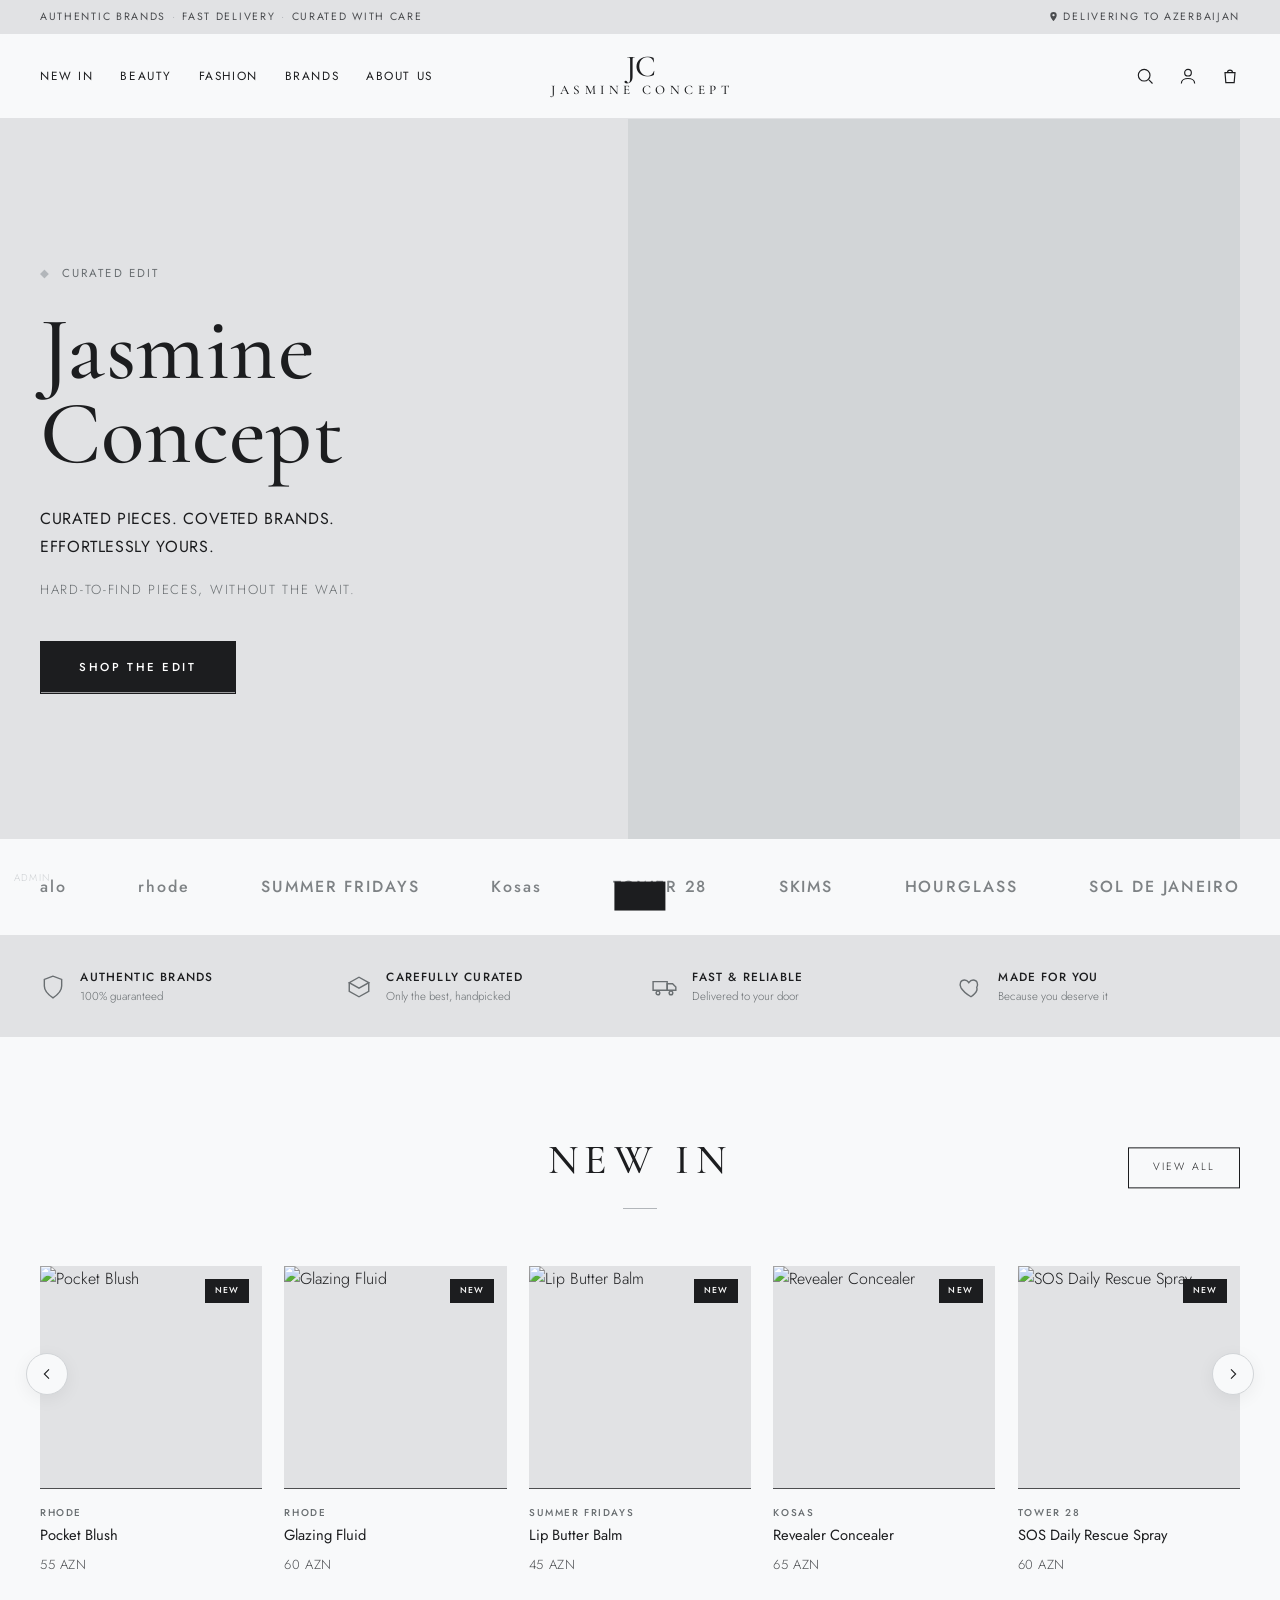
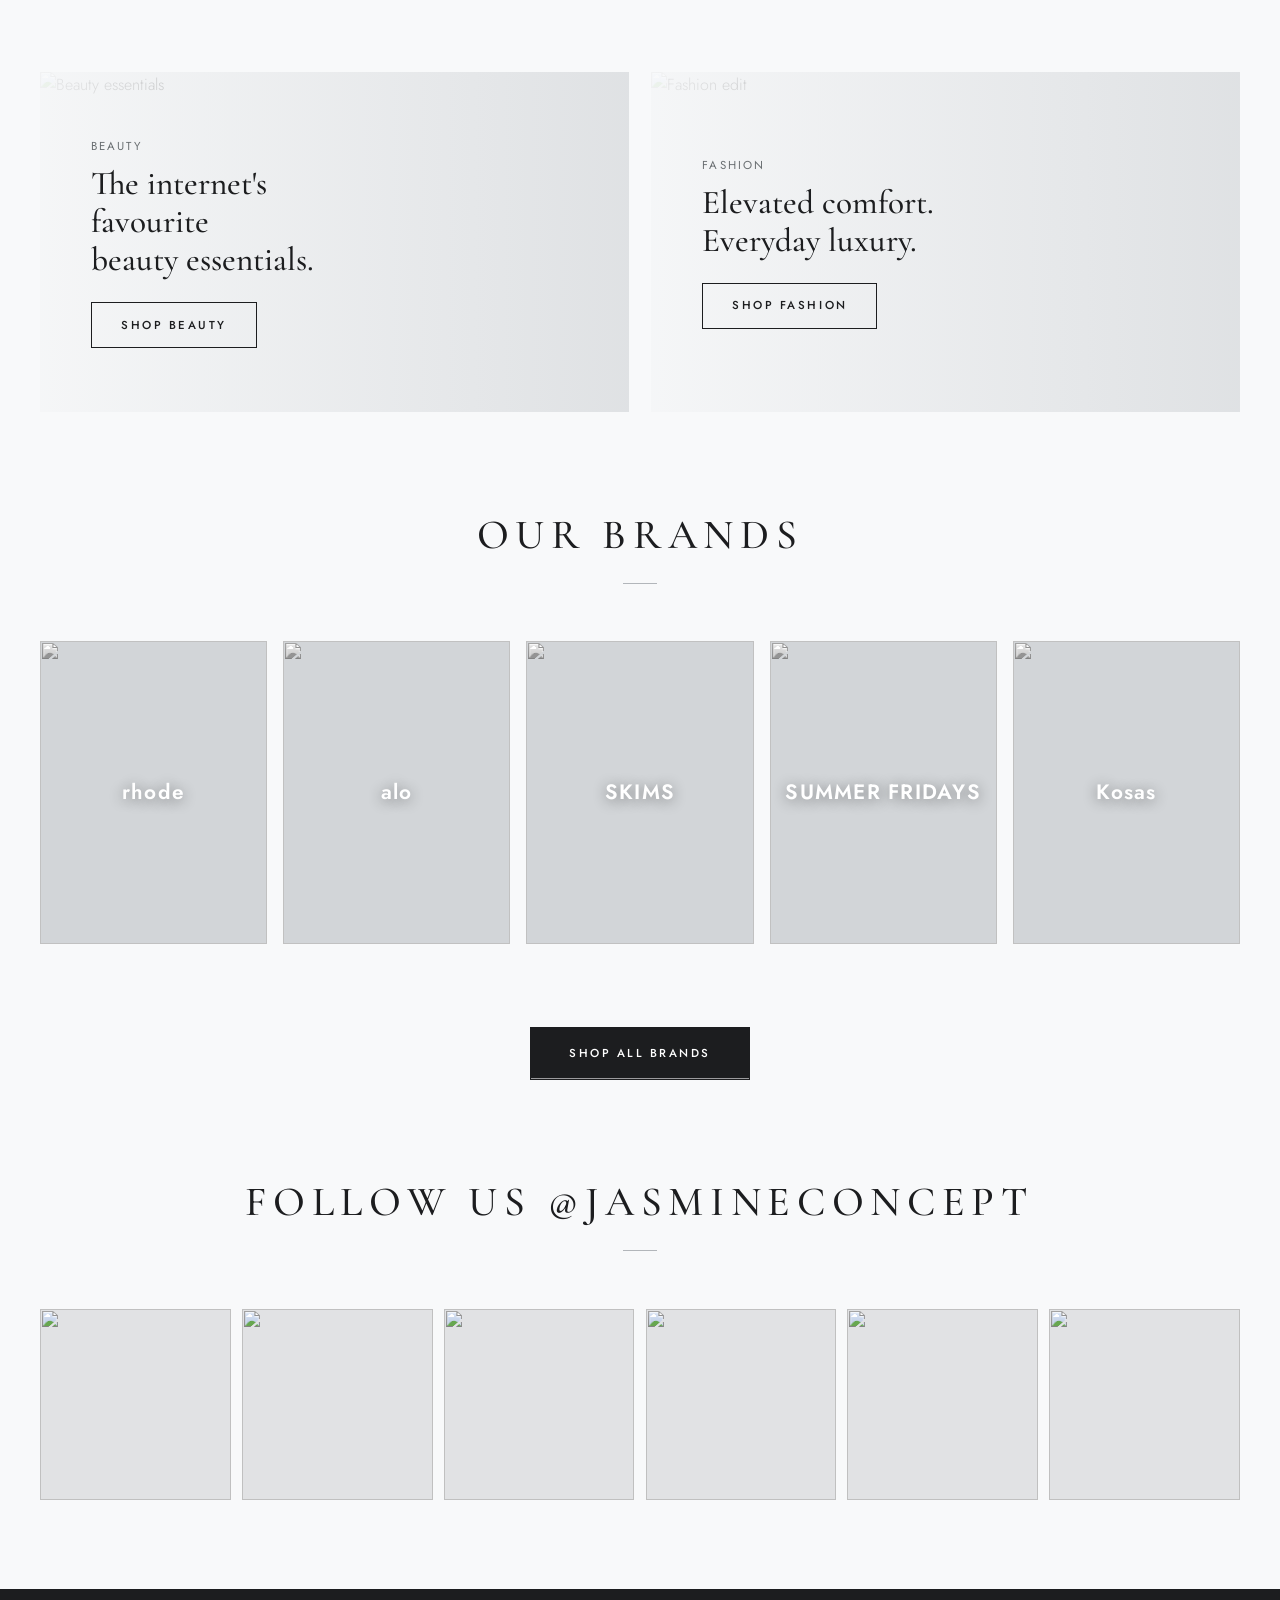
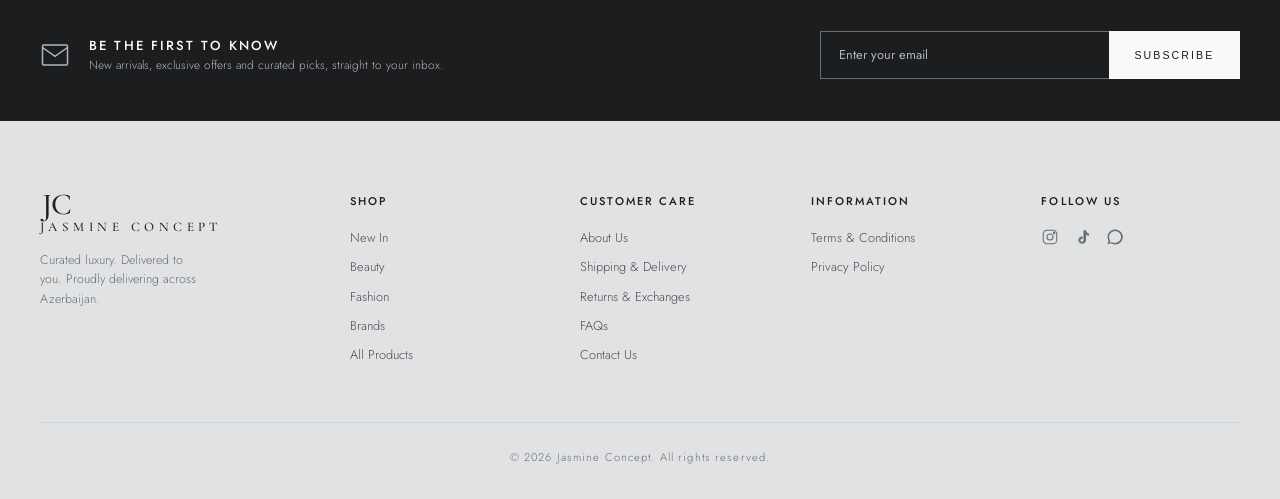
==== index.html @ 64d53df4 "Rebuild storefront to client reference + Supabase-backed admin - Full Jasmine Concept storefront in " ====
<!DOCTYPE html>
<html lang="en">
<head>
<meta charset="UTF-8" />
<meta name="viewport" content="width=device-width, initial-scale=1.0" />
<title>Jasmine Concept — Curated Beauty &amp; Fashion</title>

<meta name="description" content="Jasmine Concept — authentic, hard-to-find beauty &amp; fashion brands, curated with care and delivered across Azerbaijan." />
<meta property="og:type" content="website" />
<meta property="og:title" content="Jasmine Concept — Curated Beauty &amp; Fashion" />
<meta property="og:description" content="Curated pieces. Coveted brands. Effortlessly yours. Delivering across Azerbaijan." />
<link rel="icon" href="data:image/svg+xml,<svg xmlns='http://www.w3.org/2000/svg' viewBox='0 0 100 100'><text y='.9em' font-size='80' font-family='serif' fill='%23696E71'>JC</text></svg>" />

<link rel="preconnect" href="https://fonts.googleapis.com" />
<link rel="preconnect" href="https://fonts.gstatic.com" crossorigin />
<link href="https://fonts.googleapis.com/css2?family=Cormorant+Garamond:wght@400;500;600&family=Jost:wght@300;400;500;600&display=swap" rel="stylesheet" />
<style>
  :root{
    /* ── client palette: Seasalt → Dim gray ── */
    --seasalt:   #F8F9FA;
    --platinum:  #E1E2E4;
    --platinum-2:#D2D5D8;
    --french:    #B2B6BA;
    --dim:       #696E71;
    --ink:       #1c1d1f;
    --ink-soft:  #4a4c4f;

    --maxw: 1280px;
    --ease: cubic-bezier(.22,.61,.36,1);
  }

  *{ margin:0; padding:0; box-sizing:border-box; }
  html{ scroll-behavior:smooth; }
  body{
    background:var(--seasalt);
    color:var(--ink);
    font-family:'Jost', system-ui, sans-serif;
    font-weight:300;
    line-height:1.6;
    -webkit-font-smoothing:antialiased;
    overflow-x:hidden;
  }
  a{ color:inherit; text-decoration:none; }
  img{ display:block; max-width:100%; }
  ::selection{ background:var(--dim); color:#fff; }

  .serif{ font-family:'Cormorant Garamond', Georgia, serif; }
  .wrap{ max-width:var(--maxw); margin:0 auto; padding:0 clamp(1rem,4vw,2.5rem); }

  .caps{ text-transform:uppercase; letter-spacing:.18em; font-size:.72rem; font-weight:400; }

  /* ───────── announcement bar ───────── */
  .announce{
    background:var(--platinum);
    color:var(--ink-soft);
    font-size:.66rem; letter-spacing:.16em; text-transform:uppercase;
    font-weight:400;
  }
  .announce .wrap{
    display:flex; align-items:center; justify-content:space-between;
    height:34px;
  }
  .announce .left span + span::before{ content:'·'; margin:0 .55em; color:var(--french); }
  .announce .right{ display:flex; align-items:center; gap:.4em; }
  @media(max-width:720px){ .announce .left span:not(:first-child){ display:none; } }

  /* ───────── header ───────── */
  header{
    position:sticky; top:0; z-index:50;
    background:rgba(248,249,250,.9);
    backdrop-filter:blur(10px);
    border-bottom:1px solid var(--platinum);
  }
  .header-grid{
    display:grid; grid-template-columns:1fr auto 1fr; align-items:center;
    height:84px;
  }
  .header-left{ display:flex; align-items:center; gap:1.6rem; }
  .header-right{ display:flex; align-items:center; justify-content:flex-end; gap:1.4rem; }

  .menu-btn{ background:none; border:none; cursor:pointer; display:none; color:var(--ink); }
  .menu-btn svg{ width:22px; height:22px; }

  .nav-links{ display:flex; gap:1.7rem; }
  .nav-links a{
    font-size:.74rem; letter-spacing:.13em; text-transform:uppercase; font-weight:400;
    color:var(--ink); position:relative; padding:.3rem 0;
  }
  .nav-links a::after{
    content:''; position:absolute; left:0; bottom:0; height:1px; width:0;
    background:var(--ink); transition:width .35s var(--ease);
  }
  .nav-links a:hover::after{ width:100%; }

  /* logo */
  .logo{ display:flex; flex-direction:column; align-items:center; line-height:1; gap:.28rem; }
  .logo .mono{
    font-family:'Cormorant Garamond', serif; font-weight:500;
    font-size:1.9rem; letter-spacing:.04em; color:var(--ink);
    display:flex; align-items:center; line-height:.8;
  }
  .logo .mono .j{ transform:translateX(.08em); }
  .logo .name{
    font-family:'Cormorant Garamond', serif; font-weight:500;
    font-size:.82rem; letter-spacing:.34em; text-transform:uppercase; color:var(--ink);
    padding-left:.34em;
  }

  .icon-btn{
    background:none; border:none; cursor:pointer; color:var(--ink);
    position:relative; display:grid; place-items:center;
    transition:opacity .3s var(--ease);
  }
  .icon-btn:hover{ opacity:.55; }
  .icon-btn svg{ width:20px; height:20px; }
  .cart-count{
    position:absolute; top:-7px; right:-9px;
    background:var(--ink); color:#fff; font-size:.56rem; font-weight:500;
    width:16px; height:16px; border-radius:50%; display:grid; place-items:center;
    letter-spacing:0;
  }

  @media(max-width:900px){
    .nav-links{ display:none; }
    .menu-btn{ display:grid; place-items:center; }
    .header-grid{ height:70px; }
    .logo .mono{ font-size:1.6rem; }
  }

  /* ───────── hero ───────── */
  .hero{ background:var(--platinum); }
  .hero .wrap{
    display:grid; grid-template-columns:1fr 1.1fr; align-items:center;
    gap:2rem; min-height:min(82vh,720px);
  }
  .hero-copy{ padding:3rem 0; }
  .hero-eyebrow{ display:flex; align-items:center; gap:.7rem; margin-bottom:1.6rem; color:var(--dim); }
  .hero-eyebrow .diamond{ color:var(--french); }
  h1.hero-title{
    font-family:'Cormorant Garamond', serif; font-weight:500;
    font-size:clamp(3.2rem,7vw,6.2rem); line-height:.94; letter-spacing:.005em;
    color:var(--ink);
  }
  .hero-tag{
    margin-top:1.8rem; font-size:1rem; letter-spacing:.04em; text-transform:uppercase;
    color:var(--ink); font-weight:400; line-height:1.7;
  }
  .hero-sub{
    margin-top:1.2rem; font-size:.82rem; letter-spacing:.13em; text-transform:uppercase;
    color:var(--dim);
  }
  .hero-img{
    height:100%; min-height:min(82vh,720px);
    background:var(--platinum-2) center/cover no-repeat;
    background-image:url('https://images.unsplash.com/photo-1522335789203-aabd1fc54bc9?auto=format&fit=crop&w=1100&q=80');
    filter:grayscale(.18);
  }

  /* shared button */
  .btn{
    display:inline-flex; align-items:center; gap:.8rem;
    padding:1rem 2.4rem; margin-top:2.6rem;
    font-size:.72rem; letter-spacing:.22em; text-transform:uppercase; font-weight:500;
    color:#fff; background:var(--ink); border:1px solid var(--ink); cursor:pointer;
    position:relative; overflow:hidden; transition:color .4s var(--ease);
  }
  .btn span{ position:relative; z-index:1; transition:color .4s var(--ease); }
  .btn::before{
    content:''; position:absolute; inset:0; background:var(--seasalt);
    transform:translateY(100%); transition:transform .45s var(--ease); z-index:0;
  }
  .btn:hover::before{ transform:translateY(0); }
  .btn:hover span{ color:var(--ink); }
  .btn.ghost{ color:var(--ink); background:transparent; }
  .btn.ghost::before{ background:var(--ink); }
  .btn.ghost:hover span{ color:#fff; }

  @media(max-width:820px){
    .hero .wrap{ grid-template-columns:1fr; min-height:auto; }
    .hero-img{ min-height:46vh; order:-1; }
    .hero-copy{ padding:2.5rem 0 3rem; text-align:center; }
    .hero-eyebrow{ justify-content:center; }
  }

  /* ───────── brand strip ───────── */
  .brand-strip{ border-bottom:1px solid var(--platinum); background:var(--seasalt); }
  .brand-strip .wrap{
    display:flex; align-items:center; justify-content:space-between;
    gap:2rem; flex-wrap:wrap; padding-top:2.2rem; padding-bottom:2.2rem;
  }
  .brand-strip span{
    font-weight:500; letter-spacing:.12em; color:var(--dim); font-size:1rem;
    opacity:.85; transition:opacity .3s var(--ease), color .3s var(--ease); white-space:nowrap;
  }
  .brand-strip span:hover{ opacity:1; color:var(--ink); }

  /* ───────── feature bar ───────── */
  .features{ background:var(--platinum); }
  .features .wrap{
    display:grid; grid-template-columns:repeat(4,1fr); gap:1.5rem;
    padding-top:2rem; padding-bottom:2rem;
  }
  .feature{ display:flex; align-items:center; gap:.9rem; }
  .feature svg{ width:26px; height:26px; color:var(--dim); flex-shrink:0; stroke-width:1.3; }
  .feature h4{ font-size:.74rem; letter-spacing:.1em; text-transform:uppercase; font-weight:500; }
  .feature p{ font-size:.72rem; color:var(--dim); }
  @media(max-width:760px){ .features .wrap{ grid-template-columns:repeat(2,1fr); gap:1.4rem; } }

  /* ───────── section heading ───────── */
  section.block{ padding:clamp(3.5rem,7vw,6rem) 0; }
  .sec-head{ text-align:center; position:relative; margin-bottom:clamp(2.4rem,5vw,3.6rem); }
  .sec-head h2{
    font-family:'Cormorant Garamond', serif; font-weight:500;
    font-size:clamp(1.7rem,3.4vw,2.6rem); letter-spacing:.16em; text-transform:uppercase;
  }
  .sec-head .rule{ width:34px; height:1px; background:var(--french); margin:.9rem auto 0; }
  .sec-head .view-all{
    position:absolute; right:0; top:50%; transform:translateY(-50%);
    border:1px solid var(--ink); padding:.7rem 1.5rem;
    font-size:.66rem; letter-spacing:.2em; text-transform:uppercase;
    transition:background .35s var(--ease), color .35s var(--ease);
  }
  .sec-head .view-all:hover{ background:var(--ink); color:#fff; }
  @media(max-width:680px){ .sec-head .view-all{ display:none; } }

  /* ───────── product carousel ───────── */
  .carousel{ position:relative; }
  .track{
    display:grid; grid-auto-flow:column; grid-auto-columns:calc((100% - 4*1.4rem)/5);
    gap:1.4rem; overflow-x:auto; scroll-snap-type:x mandatory;
    scroll-behavior:smooth; padding-bottom:.5rem;
    scrollbar-width:none;
  }
  .track::-webkit-scrollbar{ display:none; }
  @media(max-width:1100px){ .track{ grid-auto-columns:calc((100% - 3*1.4rem)/4); } }
  @media(max-width:860px){ .track{ grid-auto-columns:calc((100% - 2*1.4rem)/3); } }
  @media(max-width:640px){ .track{ grid-auto-columns:calc((100% - 1.4rem)/2); } }
  @media(max-width:420px){ .track{ grid-auto-columns:78%; } }

  .arrow{
    position:absolute; top:34%; transform:translateY(-50%);
    width:42px; height:42px; border-radius:50%; background:var(--seasalt);
    border:1px solid var(--platinum-2); cursor:pointer; display:grid; place-items:center;
    box-shadow:0 4px 18px rgba(0,0,0,.06); z-index:3; color:var(--ink);
    transition:background .3s var(--ease);
  }
  .arrow:hover{ background:var(--platinum); }
  .arrow svg{ width:16px; height:16px; }
  .arrow.prev{ left:-14px; }
  .arrow.next{ right:-14px; }
  @media(max-width:680px){ .arrow{ display:none; } }

  .card{ scroll-snap-align:start; }
  .card-frame{
    position:relative; aspect-ratio:1/1; background:var(--platinum);
    overflow:hidden; margin-bottom:1rem;
  }
  .card-frame img{ width:100%; height:100%; object-fit:cover; transition:transform .8s var(--ease); }
  .card:hover .card-frame img{ transform:scale(1.06); }
  .card-badge{
    position:absolute; top:.8rem; right:.8rem;
    background:var(--ink); color:#fff; font-size:.54rem; letter-spacing:.14em;
    text-transform:uppercase; padding:.32rem .6rem; font-weight:500; z-index:2;
  }
  .card-badge.sold{ background:var(--french); }
  .wish{
    position:absolute; bottom:.8rem; right:.8rem; width:34px; height:34px; border-radius:50%;
    background:rgba(248,249,250,.85); border:none; cursor:pointer; display:grid; place-items:center;
    color:var(--ink); opacity:0; transform:translateY(6px);
    transition:opacity .35s var(--ease), transform .35s var(--ease), color .3s;
  }
  .card:hover .wish{ opacity:1; transform:none; }
  .wish svg{ width:16px; height:16px; fill:none; stroke:currentColor; stroke-width:1.4; }
  .wish.active{ color:#c2453f; }
  .wish.active svg{ fill:currentColor; }
  .quick-add{
    position:absolute; left:0; right:0; bottom:0; z-index:2;
    background:rgba(28,29,31,.92); color:#fff; border:none; cursor:pointer;
    padding:.85rem; font-size:.64rem; letter-spacing:.2em; text-transform:uppercase;
    transform:translateY(100%); transition:transform .4s var(--ease);
  }
  .card-frame:hover .quick-add{ transform:translateY(0); }

  .card-brand{ font-size:.62rem; letter-spacing:.16em; text-transform:uppercase; color:var(--dim); font-weight:500; }
  .card-name{ font-size:.92rem; margin:.25rem 0 .35rem; color:var(--ink); font-weight:400; }
  .card-price{ font-size:.82rem; color:var(--ink-soft); letter-spacing:.04em; }
  .card.sold .card-name, .card.sold .card-price{ color:var(--french); }

  /* ───────── promo split ───────── */
  .promo{ display:grid; grid-template-columns:1fr 1fr; gap:1.4rem; }
  .promo-card{
    position:relative; min-height:340px; overflow:hidden; display:flex;
    align-items:center; padding:clamp(2rem,4vw,3.2rem); background:var(--platinum-2);
  }
  .promo-card img{
    position:absolute; inset:0; width:100%; height:100%; object-fit:cover;
    filter:grayscale(.2); transition:transform 1s var(--ease);
  }
  .promo-card:hover img{ transform:scale(1.05); }
  .promo-card .veil{ position:absolute; inset:0; background:linear-gradient(90deg,rgba(248,249,250,.92),rgba(248,249,250,.35)); }
  .promo-card .pc{ position:relative; z-index:1; max-width:62%; }
  .promo-card .caps{ color:var(--dim); }
  .promo-card h3{
    font-family:'Cormorant Garamond',serif; font-weight:500;
    font-size:clamp(1.6rem,2.6vw,2.2rem); line-height:1.15; margin:.6rem 0 0;
  }
  .promo-card .btn{ margin-top:1.4rem; padding:.8rem 1.8rem; }
  @media(max-width:760px){ .promo{ grid-template-columns:1fr; } .promo-card .pc{ max-width:80%; } }

  /* ───────── our brands grid ───────── */
  .brands-grid{ display:grid; grid-template-columns:repeat(5,1fr); gap:1rem; }
  @media(max-width:900px){ .brands-grid{ grid-template-columns:repeat(3,1fr); } }
  @media(max-width:560px){ .brands-grid{ grid-template-columns:repeat(2,1fr); } }
  .brand-card{
    position:relative; aspect-ratio:3/4; overflow:hidden; background:var(--platinum-2);
    display:grid; place-items:center;
  }
  .brand-card img{ position:absolute; inset:0; width:100%; height:100%; object-fit:cover; filter:grayscale(1) contrast(1.02); transition:transform .8s var(--ease), filter .6s; }
  .brand-card:hover img{ transform:scale(1.06); filter:grayscale(.5); }
  .brand-card span{
    position:relative; z-index:1; color:#fff; font-weight:600; letter-spacing:.06em;
    font-size:1.3rem; text-shadow:0 2px 14px rgba(0,0,0,.45);
  }
  .center-btn{ text-align:center; margin-top:2.6rem; }

  /* ───────── instagram grid ───────── */
  .insta-grid{ display:grid; grid-template-columns:repeat(6,1fr); gap:.7rem; }
  @media(max-width:900px){ .insta-grid{ grid-template-columns:repeat(3,1fr); } }
  .insta-grid a{ position:relative; aspect-ratio:1/1; overflow:hidden; background:var(--platinum); }
  .insta-grid img{ width:100%; height:100%; object-fit:cover; filter:grayscale(.25); transition:transform .7s var(--ease), filter .5s; }
  .insta-grid a:hover img{ transform:scale(1.08); filter:grayscale(0); }

  /* ───────── newsletter ───────── */
  .newsletter{ background:var(--ink); color:var(--seasalt); }
  .newsletter .wrap{
    display:flex; align-items:center; justify-content:space-between; gap:2rem; flex-wrap:wrap;
    padding-top:2.6rem; padding-bottom:2.6rem;
  }
  .nl-left{ display:flex; align-items:center; gap:1.2rem; }
  .nl-left svg{ width:30px; height:30px; color:var(--french); stroke-width:1.2; }
  .nl-left h4{ font-size:.82rem; letter-spacing:.16em; text-transform:uppercase; font-weight:500; }
  .nl-left p{ font-size:.74rem; color:var(--french); }
  .nl-form{ display:flex; flex:1; max-width:420px; min-width:260px; }
  .nl-form input{
    flex:1; background:transparent; border:1px solid var(--dim); border-right:none;
    color:#fff; padding:.85rem 1.1rem; font-family:inherit; font-size:.8rem; outline:none;
  }
  .nl-form input::placeholder{ color:var(--french); }
  .nl-form button{
    background:var(--seasalt); color:var(--ink); border:none; cursor:pointer;
    padding:0 1.6rem; font-size:.66rem; letter-spacing:.2em; text-transform:uppercase; font-weight:500;
  }

  /* ───────── footer ───────── */
  footer{ background:var(--platinum); padding:clamp(3rem,6vw,4.5rem) 0 2rem; }
  .foot-grid{ display:grid; grid-template-columns:1.4fr 1fr 1fr 1fr 1fr; gap:2rem; }
  .foot-brand .logo{ align-items:flex-start; }
  .foot-brand .logo .name{ padding-left:0; }
  .foot-brand p{ font-size:.78rem; color:var(--dim); margin-top:1rem; max-width:24ch; }
  .foot-col h5{ font-size:.7rem; letter-spacing:.18em; text-transform:uppercase; margin-bottom:1.1rem; font-weight:500; }
  .foot-col a{ display:block; font-size:.8rem; color:var(--ink-soft); margin-bottom:.55rem; transition:color .3s; }
  .foot-col a:hover{ color:var(--ink); }
  .foot-social{ display:flex; gap:.9rem; margin-top:.2rem; }
  .foot-social a{ color:var(--dim); }
  .foot-social svg{ width:18px; height:18px; }
  .foot-bottom{
    margin-top:3rem; padding-top:1.6rem; border-top:1px solid var(--platinum-2);
    text-align:center; font-size:.7rem; letter-spacing:.1em; color:var(--dim);
  }
  @media(max-width:820px){ .foot-grid{ grid-template-columns:1fr 1fr; } .foot-brand{ grid-column:1/-1; } }

  /* ───────── cart drawer ───────── */
  .overlay{
    position:fixed; inset:0; background:rgba(28,29,31,.45); z-index:90;
    opacity:0; visibility:hidden; transition:opacity .4s var(--ease), visibility .4s;
  }
  .overlay.open{ opacity:1; visibility:visible; }
  .drawer{
    position:fixed; top:0; right:0; bottom:0; width:min(420px,92vw); z-index:100;
    background:var(--seasalt); display:flex; flex-direction:column;
    transform:translateX(100%); transition:transform .45s var(--ease);
  }
  .drawer.open{ transform:none; }
  .drawer-head{
    display:flex; align-items:center; justify-content:space-between;
    padding:1.4rem 1.6rem; border-bottom:1px solid var(--platinum);
  }
  .drawer-head h3{ font-size:.82rem; letter-spacing:.18em; text-transform:uppercase; font-weight:500; }
  .drawer-close{ background:none; border:none; cursor:pointer; font-size:1.4rem; line-height:1; color:var(--ink); }
  .drawer-body{ flex:1; overflow-y:auto; padding:1.2rem 1.6rem; }
  .cart-empty{ text-align:center; color:var(--dim); padding:3rem 1rem; font-size:.85rem; }
  .cart-item{ display:flex; gap:1rem; padding:1rem 0; border-bottom:1px solid var(--platinum); }
  .cart-item img{ width:64px; height:64px; object-fit:cover; background:var(--platinum); flex-shrink:0; }
  .cart-item .ci-name{ font-size:.85rem; }
  .cart-item .ci-brand{ font-size:.62rem; letter-spacing:.14em; text-transform:uppercase; color:var(--dim); }
  .cart-item .ci-price{ font-size:.8rem; color:var(--ink-soft); margin-top:.2rem; }
  .ci-qty{ display:flex; align-items:center; gap:.6rem; margin-top:.5rem; }
  .ci-qty button{ width:22px; height:22px; border:1px solid var(--platinum-2); background:none; cursor:pointer; color:var(--ink); }
  .ci-remove{ background:none; border:none; cursor:pointer; color:var(--dim); font-size:.66rem; letter-spacing:.1em; text-transform:uppercase; margin-left:auto; align-self:flex-start; }
  .drawer-foot{ padding:1.4rem 1.6rem; border-top:1px solid var(--platinum); }
  .cart-total{ display:flex; justify-content:space-between; font-size:.9rem; margin-bottom:1rem; }
  .cart-total strong{ font-weight:500; }
  .checkout{
    width:100%; display:flex; align-items:center; justify-content:center; gap:.7rem;
    background:#25D366; color:#fff; border:none; cursor:pointer; padding:1rem;
    font-size:.72rem; letter-spacing:.18em; text-transform:uppercase; font-weight:500;
  }
  .checkout svg{ width:18px; height:18px; }

  /* mobile menu */
  .mobile-menu{
    position:fixed; inset:0; z-index:95; background:var(--seasalt);
    transform:translateX(-100%); transition:transform .4s var(--ease);
    padding:2rem; display:flex; flex-direction:column; gap:1.4rem;
  }
  .mobile-menu.open{ transform:none; }
  .mobile-menu a{ font-size:1rem; letter-spacing:.14em; text-transform:uppercase; }
  .mobile-menu .mm-close{ align-self:flex-end; background:none; border:none; font-size:1.8rem; cursor:pointer; }

  /* toast */
  .toast{
    position:fixed; bottom:24px; left:50%; transform:translateX(-50%) translateY(120%);
    background:var(--ink); color:#fff; padding:.9rem 1.6rem; font-size:.74rem;
    letter-spacing:.1em; z-index:200; transition:transform .4s var(--ease);
  }
  .toast.show{ transform:translateX(-50%) translateY(0); }

  .admin-link{ position:fixed; bottom:14px; left:14px; z-index:80; font-size:.62rem; letter-spacing:.12em; text-transform:uppercase; color:var(--french); opacity:.6; transition:opacity .3s; }
  .admin-link:hover{ opacity:1; color:var(--dim); }
</style>
</head>
<body>

  <!-- announcement -->
  <div class="announce">
    <div class="wrap">
      <div class="left"><span>Authentic Brands</span><span>Fast Delivery</span><span>Curated With Care</span></div>
      <div class="right">
        <svg width="11" height="11" viewBox="0 0 24 24" fill="currentColor"><path d="M12 2a7 7 0 0 0-7 7c0 5 7 13 7 13s7-8 7-13a7 7 0 0 0-7-7Zm0 9.5A2.5 2.5 0 1 1 12 6.5a2.5 2.5 0 0 1 0 5Z"/></svg>
        <span>Delivering to Azerbaijan</span>
      </div>
    </div>
  </div>

  <!-- header -->
  <header>
    <div class="wrap">
      <div class="header-grid">
        <div class="header-left">
          <button class="menu-btn" id="menuBtn" aria-label="Menu">
            <svg viewBox="0 0 24 24" fill="none" stroke="currentColor" stroke-width="1.4"><path d="M3 6h18M3 12h18M3 18h18"/></svg>
          </button>
          <nav class="nav-links">
            <a href="#new-in">New In</a>
            <a href="#beauty">Beauty</a>
            <a href="#fashion">Fashion</a>
            <a href="#brands">Brands</a>
            <a href="#about">About Us</a>
          </nav>
        </div>

        <a href="#" class="logo" aria-label="Jasmine Concept home">
          <span class="mono"><span class="j">J</span>C</span>
          <span class="name">Jasmine Concept</span>
        </a>

        <div class="header-right">
          <button class="icon-btn" aria-label="Search">
            <svg viewBox="0 0 24 24" fill="none" stroke="currentColor" stroke-width="1.4"><circle cx="11" cy="11" r="7"/><path d="m21 21-4.3-4.3"/></svg>
          </button>
          <button class="icon-btn" aria-label="Account">
            <svg viewBox="0 0 24 24" fill="none" stroke="currentColor" stroke-width="1.4"><circle cx="12" cy="8" r="4"/><path d="M4 21c0-4 4-6 8-6s8 2 8 6"/></svg>
          </button>
          <button class="icon-btn" id="cartBtn" aria-label="Cart">
            <svg viewBox="0 0 24 24" fill="none" stroke="currentColor" stroke-width="1.4"><path d="M6 8h12l-1 12H7L6 8Z"/><path d="M9 8a3 3 0 0 1 6 0"/></svg>
            <span class="cart-count" id="cartCount">0</span>
          </button>
        </div>
      </div>
    </div>
  </header>

  <!-- hero -->
  <section class="hero">
    <div class="wrap">
      <div class="hero-copy">
        <div class="hero-eyebrow caps"><span class="diamond">◆</span> Curated Edit</div>
        <h1 class="hero-title">Jasmine<br>Concept</h1>
        <p class="hero-tag">Curated pieces. Coveted brands.<br>Effortlessly yours.</p>
        <p class="hero-sub">Hard-to-find pieces, without the wait.</p>
        <a href="#new-in" class="btn"><span>Shop the Edit</span></a>
      </div>
      <div class="hero-img" aria-hidden="true"></div>
    </div>
  </section>

  <!-- brand strip -->
  <div class="brand-strip">
    <div class="wrap" id="brandStrip">
      <span>alo</span><span>rhode</span><span>SUMMER FRIDAYS</span><span>Kosas</span>
      <span>TOWER 28</span><span>SKIMS</span><span>HOURGLASS</span><span>SOL DE JANEIRO</span>
    </div>
  </div>

  <!-- features -->
  <div class="features">
    <div class="wrap">
      <div class="feature">
        <svg viewBox="0 0 24 24" fill="none" stroke="currentColor"><path d="M12 2 4 5v6c0 5 3.5 8 8 11 4.5-3 8-6 8-11V5l-8-3Z"/></svg>
        <div><h4>Authentic Brands</h4><p>100% guaranteed</p></div>
      </div>
      <div class="feature">
        <svg viewBox="0 0 24 24" fill="none" stroke="currentColor"><path d="M21 8 12 3 3 8l9 5 9-5Z"/><path d="M3 8v8l9 5 9-5V8"/></svg>
        <div><h4>Carefully Curated</h4><p>Only the best, handpicked</p></div>
      </div>
      <div class="feature">
        <svg viewBox="0 0 24 24" fill="none" stroke="currentColor"><path d="M1 7h13v8H1z"/><path d="M14 9h5l3 3v3h-8z"/><circle cx="5.5" cy="17.5" r="1.7"/><circle cx="17.5" cy="17.5" r="1.7"/></svg>
        <div><h4>Fast &amp; Reliable</h4><p>Delivered to your door</p></div>
      </div>
      <div class="feature">
        <svg viewBox="0 0 24 24" fill="none" stroke="currentColor"><path d="M12 21s-7-4.3-9.3-8.5C1 9 2.5 5.5 6 5.5c2 0 3.2 1.3 4 2.5.8-1.2 2-2.5 4-2.5 3.5 0 5 3.5 3.3 7C19 16.7 12 21 12 21Z"/></svg>
        <div><h4>Made For You</h4><p>Because you deserve it</p></div>
      </div>
    </div>
  </div>

  <!-- new in -->
  <section class="block" id="new-in">
    <div class="wrap">
      <div class="sec-head">
        <h2>New In</h2>
        <div class="rule"></div>
        <a href="#new-in" class="view-all">View All</a>
      </div>
      <div class="carousel">
        <button class="arrow prev" id="prevBtn" aria-label="Previous"><svg viewBox="0 0 24 24" fill="none" stroke="currentColor" stroke-width="1.6"><path d="m15 5-7 7 7 7"/></svg></button>
        <div class="track" id="productTrack"><!-- products injected by JS --></div>
        <button class="arrow next" id="nextBtn" aria-label="Next"><svg viewBox="0 0 24 24" fill="none" stroke="currentColor" stroke-width="1.6"><path d="m9 5 7 7-7 7"/></svg></button>
      </div>
    </div>
  </section>

  <!-- promo split -->
  <section class="block" style="padding-top:0;">
    <div class="wrap">
      <div class="promo">
        <div class="promo-card" id="beauty">
          <img src="https://images.unsplash.com/photo-1556228720-195a672e8a03?auto=format&fit=crop&w=900&q=80" alt="Beauty essentials" />
          <div class="veil"></div>
          <div class="pc">
            <div class="caps">Beauty</div>
            <h3>The internet's favourite<br>beauty essentials.</h3>
            <a href="#new-in" class="btn ghost"><span>Shop Beauty</span></a>
          </div>
        </div>
        <div class="promo-card" id="fashion">
          <img src="https://images.unsplash.com/photo-1490481651871-ab68de25d43d?auto=format&fit=crop&w=900&q=80" alt="Fashion edit" />
          <div class="veil"></div>
          <div class="pc">
            <div class="caps">Fashion</div>
            <h3>Elevated comfort.<br>Everyday luxury.</h3>
            <a href="#new-in" class="btn ghost"><span>Shop Fashion</span></a>
          </div>
        </div>
      </div>
    </div>
  </section>

  <!-- our brands -->
  <section class="block" id="brands" style="padding-top:0;">
    <div class="wrap">
      <div class="sec-head"><h2>Our Brands</h2><div class="rule"></div></div>
      <div class="brands-grid">
        <a class="brand-card"><img src="https://images.unsplash.com/photo-1620916566398-39f1143ab7be?auto=format&fit=crop&w=500&q=80" alt=""><span>rhode</span></a>
        <a class="brand-card"><img src="https://images.unsplash.com/photo-1518611012118-696072aa579a?auto=format&fit=crop&w=500&q=80" alt=""><span>alo</span></a>
        <a class="brand-card"><img src="https://images.unsplash.com/photo-1571513722275-4b41940f54b8?auto=format&fit=crop&w=500&q=80" alt=""><span>SKIMS</span></a>
        <a class="brand-card"><img src="https://images.unsplash.com/photo-1596462502278-27bfdc403348?auto=format&fit=crop&w=500&q=80" alt=""><span>SUMMER FRIDAYS</span></a>
        <a class="brand-card"><img src="https://images.unsplash.com/photo-1512496015851-a90fb38ba796?auto=format&fit=crop&w=500&q=80" alt=""><span>Kosas</span></a>
      </div>
      <div class="center-btn"><a href="#brands" class="btn"><span>Shop All Brands</span></a></div>
    </div>
  </section>

  <!-- instagram -->
  <section class="block" id="about" style="padding-top:0;">
    <div class="wrap">
      <div class="sec-head"><h2>Follow Us @JasmineConcept</h2><div class="rule"></div></div>
      <div class="insta-grid">
        <a href="#"><img src="https://images.unsplash.com/photo-1522338242992-e1a54906a8da?auto=format&fit=crop&w=400&q=80" alt=""></a>
        <a href="#"><img src="https://images.unsplash.com/photo-1487412947147-5cebf100ffc2?auto=format&fit=crop&w=400&q=80" alt=""></a>
        <a href="#"><img src="https://images.unsplash.com/photo-1556228578-8c89e6adf883?auto=format&fit=crop&w=400&q=80" alt=""></a>
        <a href="#"><img src="https://images.unsplash.com/photo-1503342217505-b0a15ec3261c?auto=format&fit=crop&w=400&q=80" alt=""></a>
        <a href="#"><img src="https://images.unsplash.com/photo-1571781926291-c477ebfd024b?auto=format&fit=crop&w=400&q=80" alt=""></a>
        <a href="#"><img src="https://images.unsplash.com/photo-1596462502278-27bfdc403348?auto=format&fit=crop&w=400&q=80" alt=""></a>
      </div>
    </div>
  </section>

  <!-- newsletter -->
  <div class="newsletter">
    <div class="wrap">
      <div class="nl-left">
        <svg viewBox="0 0 24 24" fill="none" stroke="currentColor"><rect x="2" y="4" width="20" height="16" rx="1"/><path d="m2 6 10 7L22 6"/></svg>
        <div><h4>Be the First to Know</h4><p>New arrivals, exclusive offers and curated picks, straight to your inbox.</p></div>
      </div>
      <form class="nl-form" id="nlForm">
        <input type="email" placeholder="Enter your email" required aria-label="Email" />
        <button type="submit">Subscribe</button>
      </form>
    </div>
  </div>

  <!-- footer -->
  <footer>
    <div class="wrap">
      <div class="foot-grid">
        <div class="foot-brand">
          <div class="logo"><span class="mono"><span class="j">J</span>C</span><span class="name">Jasmine Concept</span></div>
          <p>Curated luxury. Delivered to you. Proudly delivering across Azerbaijan.</p>
        </div>
        <div class="foot-col">
          <h5>Shop</h5>
          <a href="#new-in">New In</a><a href="#beauty">Beauty</a><a href="#fashion">Fashion</a><a href="#brands">Brands</a><a href="#new-in">All Products</a>
        </div>
        <div class="foot-col">
          <h5>Customer Care</h5>
          <a href="#about">About Us</a><a href="#">Shipping &amp; Delivery</a><a href="#">Returns &amp; Exchanges</a><a href="#">FAQs</a><a href="#">Contact Us</a>
        </div>
        <div class="foot-col">
          <h5>Information</h5>
          <a href="#">Terms &amp; Conditions</a><a href="#">Privacy Policy</a>
        </div>
        <div class="foot-col">
          <h5>Follow Us</h5>
          <div class="foot-social">
            <a href="#" aria-label="Instagram"><svg viewBox="0 0 24 24" fill="none" stroke="currentColor" stroke-width="1.4"><rect x="3" y="3" width="18" height="18" rx="5"/><circle cx="12" cy="12" r="4"/><circle cx="17.5" cy="6.5" r="1" fill="currentColor"/></svg></a>
            <a href="#" aria-label="TikTok"><svg viewBox="0 0 24 24" fill="currentColor"><path d="M16 3c.3 2.3 1.7 3.9 4 4.2v3c-1.5 0-2.9-.4-4-1.2v6.5c0 3.8-3.5 6.4-7 5.2-2.3-.8-3.6-3.3-3-5.7.5-2.1 2.4-3.6 4.6-3.6.3 0 .6 0 .9.1v3.1c-.3-.1-.6-.2-.9-.2-1.1 0-2 .9-2 2s.9 2 2 2 2-.9 2-2V3h3.4Z"/></svg></a>
            <a href="#" aria-label="WhatsApp"><svg viewBox="0 0 24 24" fill="currentColor"><path d="M12 2a10 10 0 0 0-8.6 15l-1.3 4.7 4.8-1.3A10 10 0 1 0 12 2Zm0 18a8 8 0 0 1-4.1-1.1l-.3-.2-2.8.8.8-2.8-.2-.3A8 8 0 1 1 12 20Z"/></svg></a>
          </div>
        </div>
      </div>
      <div class="foot-bottom">© 2026 Jasmine Concept. All rights reserved.</div>
    </div>
  </footer>

  <a href="admin.html" class="admin-link">Admin</a>

  <!-- cart -->
  <div class="overlay" id="overlay"></div>
  <aside class="drawer" id="drawer" aria-label="Shopping cart">
    <div class="drawer-head">
      <h3>Your Cart</h3>
      <button class="drawer-close" id="drawerClose" aria-label="Close">&times;</button>
    </div>
    <div class="drawer-body" id="cartBody"></div>
    <div class="drawer-foot">
      <div class="cart-total"><span>Total</span><strong id="cartTotal">0 AZN</strong></div>
      <button class="checkout" id="checkoutBtn">
        <svg viewBox="0 0 24 24" fill="currentColor"><path d="M12 2a10 10 0 0 0-8.6 15l-1.3 4.7 4.8-1.3A10 10 0 1 0 12 2Z"/></svg>
        Order via WhatsApp
      </button>
    </div>
  </aside>

  <!-- mobile menu -->
  <nav class="mobile-menu" id="mobileMenu">
    <button class="mm-close" id="mmClose">&times;</button>
    <a href="#new-in">New In</a><a href="#beauty">Beauty</a><a href="#fashion">Fashion</a>
    <a href="#brands">Brands</a><a href="#about">About Us</a>
  </nav>

  <div class="toast" id="toast"></div>

<script src="https://cdn.jsdelivr.net/npm/@supabase/supabase-js@2"></script>
<script>
(function(){
  /* ════════ CONFIG ════════ */
  var WA_NUMBER     = '994000000000';  // ← TODO: client's WhatsApp number, digits only (no +, no leading 0)
  var SUPABASE_URL  = 'https://mmahlwopdblmcpdeaeml.supabase.co';
  var SUPABASE_ANON = 'eyJhbGciOiJIUzI1NiIsInR5cCI6IkpXVCJ9.eyJpc3MiOiJzdXBhYmFzZSIsInJlZiI6Im1tYWhsd29wZGJsbWNwZGVhZW1sIiwicm9sZSI6ImFub24iLCJpYXQiOjE3ODI0OTg3NzUsImV4cCI6MjA5ODA3NDc3NX0.ENf-NcCt9JCN71_rqmL2jKSZBCw8S9r5mpvK9j3yYTo';
  var STORE_KEY = 'jc_products';
  var CART_KEY  = 'jc_cart';

  var sb = (window.supabase && SUPABASE_URL) ? window.supabase.createClient(SUPABASE_URL, SUPABASE_ANON) : null;

  /* default catalogue — admin panel edits this same store */
  var SEED = [
    { id:'p1', name:'Pocket Blush', brand:'Rhode', price:55, badge:'New', category:'Beauty',
      img:'https://images.unsplash.com/photo-1631214540242-3cd8c4b0b3c8?auto=format&fit=crop&w=600&q=80' },
    { id:'p2', name:'Glazing Fluid', brand:'Rhode', price:60, badge:'New', category:'Beauty',
      img:'https://images.unsplash.com/photo-1596462502278-27bfdc403348?auto=format&fit=crop&w=600&q=80' },
    { id:'p3', name:'Lip Butter Balm', brand:'Summer Fridays', price:45, badge:'New', category:'Beauty',
      img:'https://images.unsplash.com/photo-1586495777744-4413f21062fa?auto=format&fit=crop&w=600&q=80' },
    { id:'p4', name:'Revealer Concealer', brand:'Kosas', price:65, badge:'New', category:'Beauty',
      img:'https://images.unsplash.com/photo-1512496015851-a90fb38ba796?auto=format&fit=crop&w=600&q=80' },
    { id:'p5', name:'SOS Daily Rescue Spray', brand:'Tower 28', price:60, badge:'New', category:'Beauty',
      img:'https://images.unsplash.com/photo-1608248543803-ba4f8c70ae0b?auto=format&fit=crop&w=600&q=80' },
    { id:'p6', name:'Airlift Legging', brand:'Alo', price:120, badge:'New', category:'Fashion',
      img:'https://images.unsplash.com/photo-1518310383802-640c2de311b2?auto=format&fit=crop&w=600&q=80' }
  ];

  function load(){
    try{ var s = JSON.parse(localStorage.getItem(STORE_KEY)); if(Array.isArray(s)) return s; }catch(e){}
    return SEED.slice();
  }
  var products = load();   // instant paint from cache/seed; replaced by live data below

  /* pull the live catalogue from Supabase */
  function fetchProducts(){
    if(!sb) return;
    sb.from('products').select('*').order('created_at',{ascending:false}).then(function(res){
      if(res.error){ console.warn('Supabase:', res.error.message); return; }
      if(res.data){
        products = res.data;
        renderProducts(); renderCart();
        try{ localStorage.setItem(STORE_KEY, JSON.stringify(products)); }catch(e){}
      }
    });
  }

  /* ── render products ── */
  var track = document.getElementById('productTrack');
  function money(n){ return Number(n).toLocaleString('en-US') + ' AZN'; }
  function esc(s){ return String(s).replace(/[&<>"]/g, function(c){ return {'&':'&amp;','<':'&lt;','>':'&gt;','"':'&quot;'}[c]; }); }

  function renderProducts(){
    if(!products.length){ track.innerHTML = '<p style="color:var(--dim);padding:2rem;">No products yet. Add some in the Admin panel.</p>'; return; }
    track.innerHTML = products.map(function(p){
      var sold = p.badge && p.badge.toLowerCase().indexOf('sold')>-1;
      return '<article class="card'+(sold?' sold':'')+'">'+
        '<div class="card-frame">'+
          (p.badge ? '<span class="card-badge'+(sold?' sold':'')+'">'+esc(p.badge)+'</span>' : '')+
          '<img src="'+esc(p.img)+'" alt="'+esc(p.name)+'" loading="lazy">'+
          '<button class="wish" aria-label="Wishlist"><svg viewBox="0 0 24 24"><path d="M12 21s-7-4.3-9.3-8.5C1 9 2.5 5.5 6 5.5c2 0 3.2 1.3 4 2.5.8-1.2 2-2.5 4-2.5 3.5 0 5 3.5 3.3 7C19 16.7 12 21 12 21Z"/></svg></button>'+
          (sold?'':'<button class="quick-add" data-id="'+esc(p.id)+'">Add to Cart</button>')+
        '</div>'+
        '<div class="card-brand">'+esc(p.brand||'')+'</div>'+
        '<div class="card-name">'+esc(p.name)+'</div>'+
        '<div class="card-price">'+money(p.price)+'</div>'+
      '</article>';
    }).join('');
  }
  renderProducts();
  fetchProducts();

  /* wishlist toggle + add to cart (delegated) */
  track.addEventListener('click', function(e){
    var w = e.target.closest('.wish');
    if(w){ w.classList.toggle('active'); return; }
    var a = e.target.closest('.quick-add');
    if(a){ addToCart(a.getAttribute('data-id')); }
  });

  /* ── cart ── */
  var cart = {};
  try{ cart = JSON.parse(localStorage.getItem(CART_KEY)) || {}; }catch(e){}
  function saveCart(){ try{ localStorage.setItem(CART_KEY, JSON.stringify(cart)); }catch(e){} }

  var cartCount = document.getElementById('cartCount');
  var cartBody  = document.getElementById('cartBody');
  var cartTotal = document.getElementById('cartTotal');

  function findP(id){ for(var i=0;i<products.length;i++) if(products[i].id===id) return products[i]; return null; }

  function addToCart(id){
    cart[id] = (cart[id]||0) + 1; saveCart(); renderCart(); openCart();
    var p = findP(id); showToast((p?p.name:'Item')+' added to cart');
  }
  function renderCart(){
    var ids = Object.keys(cart).filter(function(id){ return cart[id]>0 && findP(id); });
    var count = ids.reduce(function(s,id){ return s+cart[id]; },0);
    cartCount.textContent = count;
    cartCount.style.display = count? 'grid':'none';
    if(!ids.length){ cartBody.innerHTML = '<div class="cart-empty">Your cart is empty.</div>'; cartTotal.textContent='0 AZN'; return; }
    var total = 0;
    cartBody.innerHTML = ids.map(function(id){
      var p = findP(id), q = cart[id]; total += p.price*q;
      return '<div class="cart-item">'+
        '<img src="'+esc(p.img)+'" alt="">'+
        '<div style="flex:1">'+
          '<div class="ci-brand">'+esc(p.brand||'')+'</div>'+
          '<div class="ci-name">'+esc(p.name)+'</div>'+
          '<div class="ci-price">'+money(p.price)+'</div>'+
          '<div class="ci-qty"><button data-dec="'+esc(id)+'">−</button><span>'+q+'</span><button data-inc="'+esc(id)+'">+</button>'+
          '<button class="ci-remove" data-rem="'+esc(id)+'">Remove</button></div>'+
        '</div></div>';
    }).join('');
    cartTotal.textContent = money(total);
  }
  cartBody.addEventListener('click', function(e){
    var t=e.target;
    if(t.dataset.inc){ cart[t.dataset.inc]++; }
    else if(t.dataset.dec){ cart[t.dataset.dec]=Math.max(0,cart[t.dataset.dec]-1); if(!cart[t.dataset.dec]) delete cart[t.dataset.dec]; }
    else if(t.dataset.rem){ delete cart[t.dataset.rem]; }
    else return;
    saveCart(); renderCart();
  });
  renderCart();

  /* drawer */
  var overlay=document.getElementById('overlay'), drawer=document.getElementById('drawer');
  function openCart(){ overlay.classList.add('open'); drawer.classList.add('open'); }
  function closeCart(){ overlay.classList.remove('open'); drawer.classList.remove('open'); }
  document.getElementById('cartBtn').addEventListener('click', openCart);
  document.getElementById('drawerClose').addEventListener('click', closeCart);
  overlay.addEventListener('click', closeCart);

  /* whatsapp checkout */
  document.getElementById('checkoutBtn').addEventListener('click', function(){
    var ids = Object.keys(cart).filter(function(id){ return cart[id]>0 && findP(id); });
    if(!ids.length){ showToast('Your cart is empty'); return; }
    var total=0;
    var lines = ids.map(function(id){ var p=findP(id),q=cart[id]; total+=p.price*q;
      return '• '+p.name+' ('+p.brand+') ×'+q+' — '+money(p.price*q); });
    var msg = 'Hello Jasmine Concept! I would like to order:\n\n'+lines.join('\n')+'\n\nTotal: '+money(total);
    window.open('https://wa.me/'+WA_NUMBER+'?text='+encodeURIComponent(msg), '_blank');
  });

  /* carousel arrows */
  function scrollAmt(){ var c=track.querySelector('.card'); return c? c.getBoundingClientRect().width+22 : 260; }
  document.getElementById('prevBtn').addEventListener('click', function(){ track.scrollBy({left:-scrollAmt()*2,behavior:'smooth'}); });
  document.getElementById('nextBtn').addEventListener('click', function(){ track.scrollBy({left:scrollAmt()*2,behavior:'smooth'}); });

  /* mobile menu */
  var mm=document.getElementById('mobileMenu');
  document.getElementById('menuBtn').addEventListener('click', function(){ mm.classList.add('open'); });
  document.getElementById('mmClose').addEventListener('click', function(){ mm.classList.remove('open'); });
  mm.querySelectorAll('a').forEach(function(a){ a.addEventListener('click', function(){ mm.classList.remove('open'); }); });

  /* newsletter */
  document.getElementById('nlForm').addEventListener('submit', function(e){ e.preventDefault(); this.reset(); showToast('Thank you for subscribing ◆'); });

  /* toast */
  var toast=document.getElementById('toast'), tTimer;
  function showToast(msg){ toast.textContent=msg; toast.classList.add('show'); clearTimeout(tTimer); tTimer=setTimeout(function(){ toast.classList.remove('show'); },2600); }

  /* re-render if admin changes catalogue in another tab */
  window.addEventListener('storage', function(e){ if(e.key===STORE_KEY){ products=load(); renderProducts(); renderCart(); } });
})();
</script>
</body>
</html>
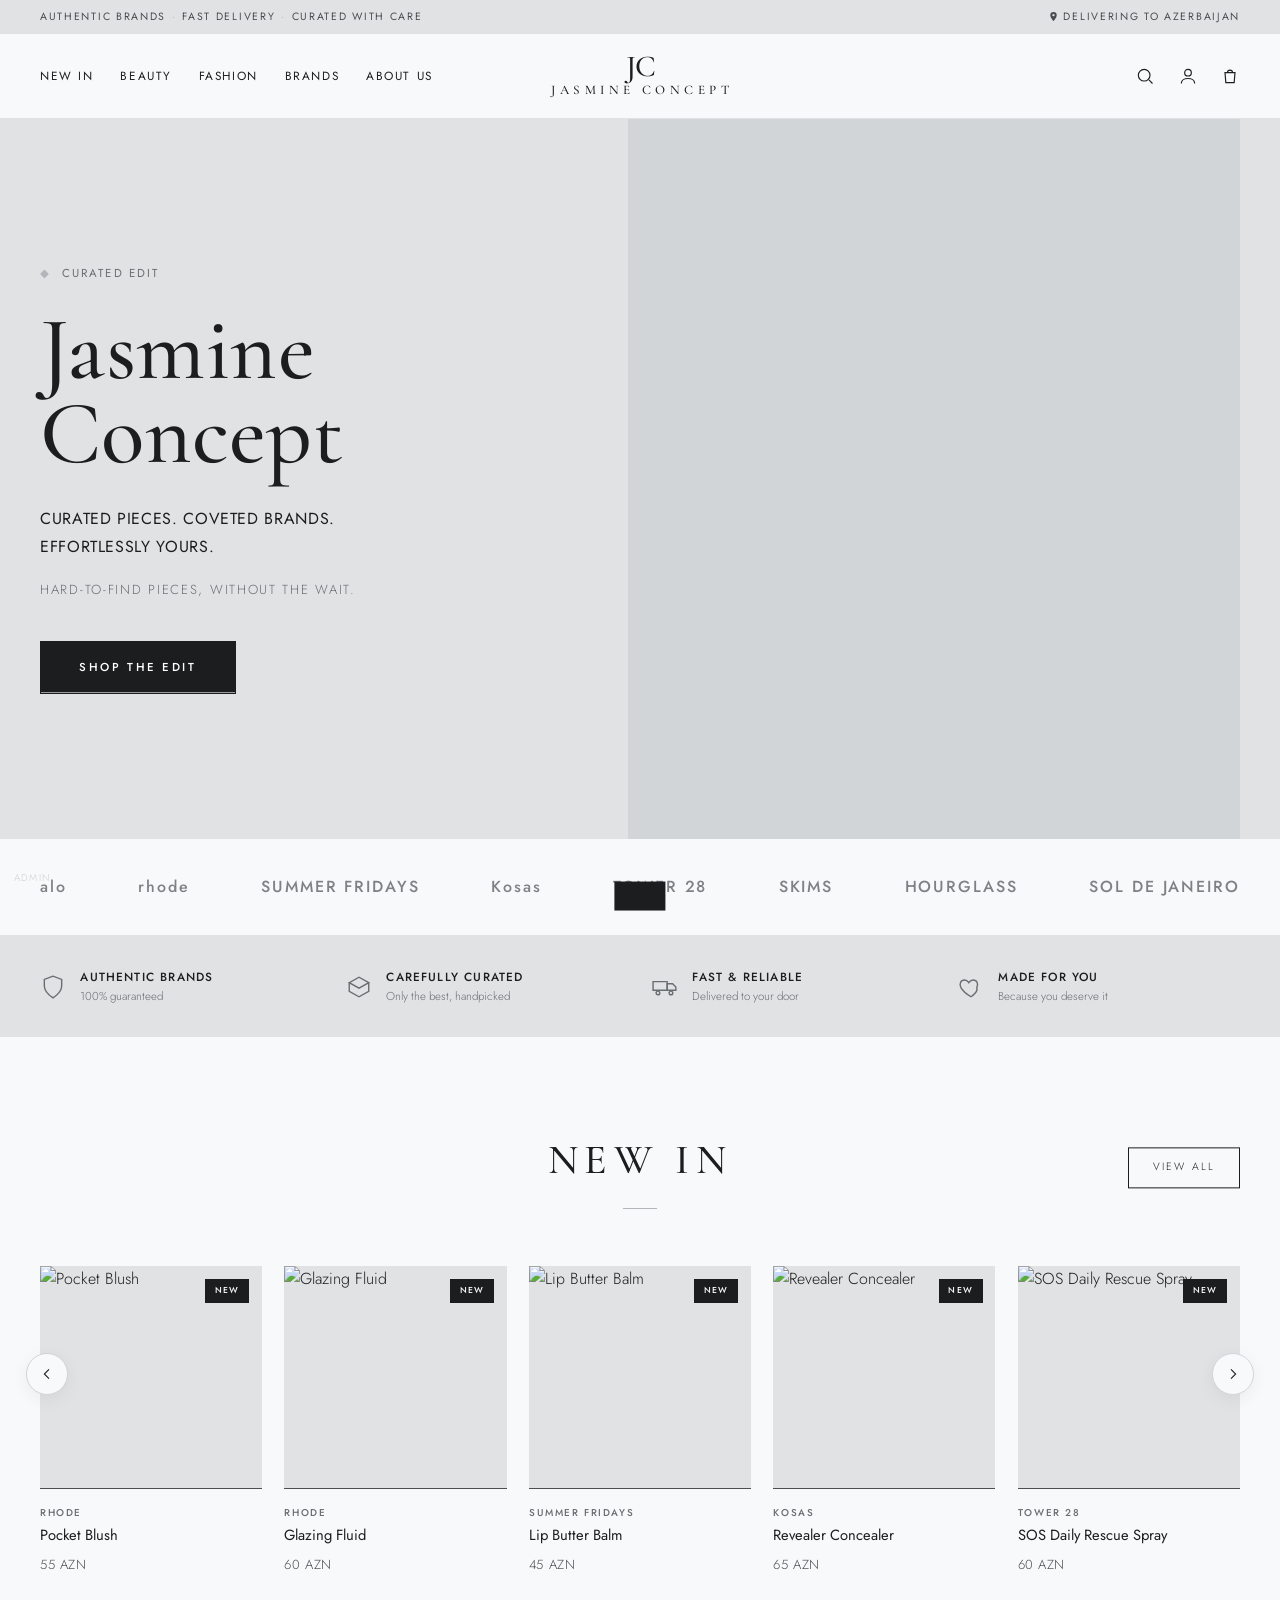
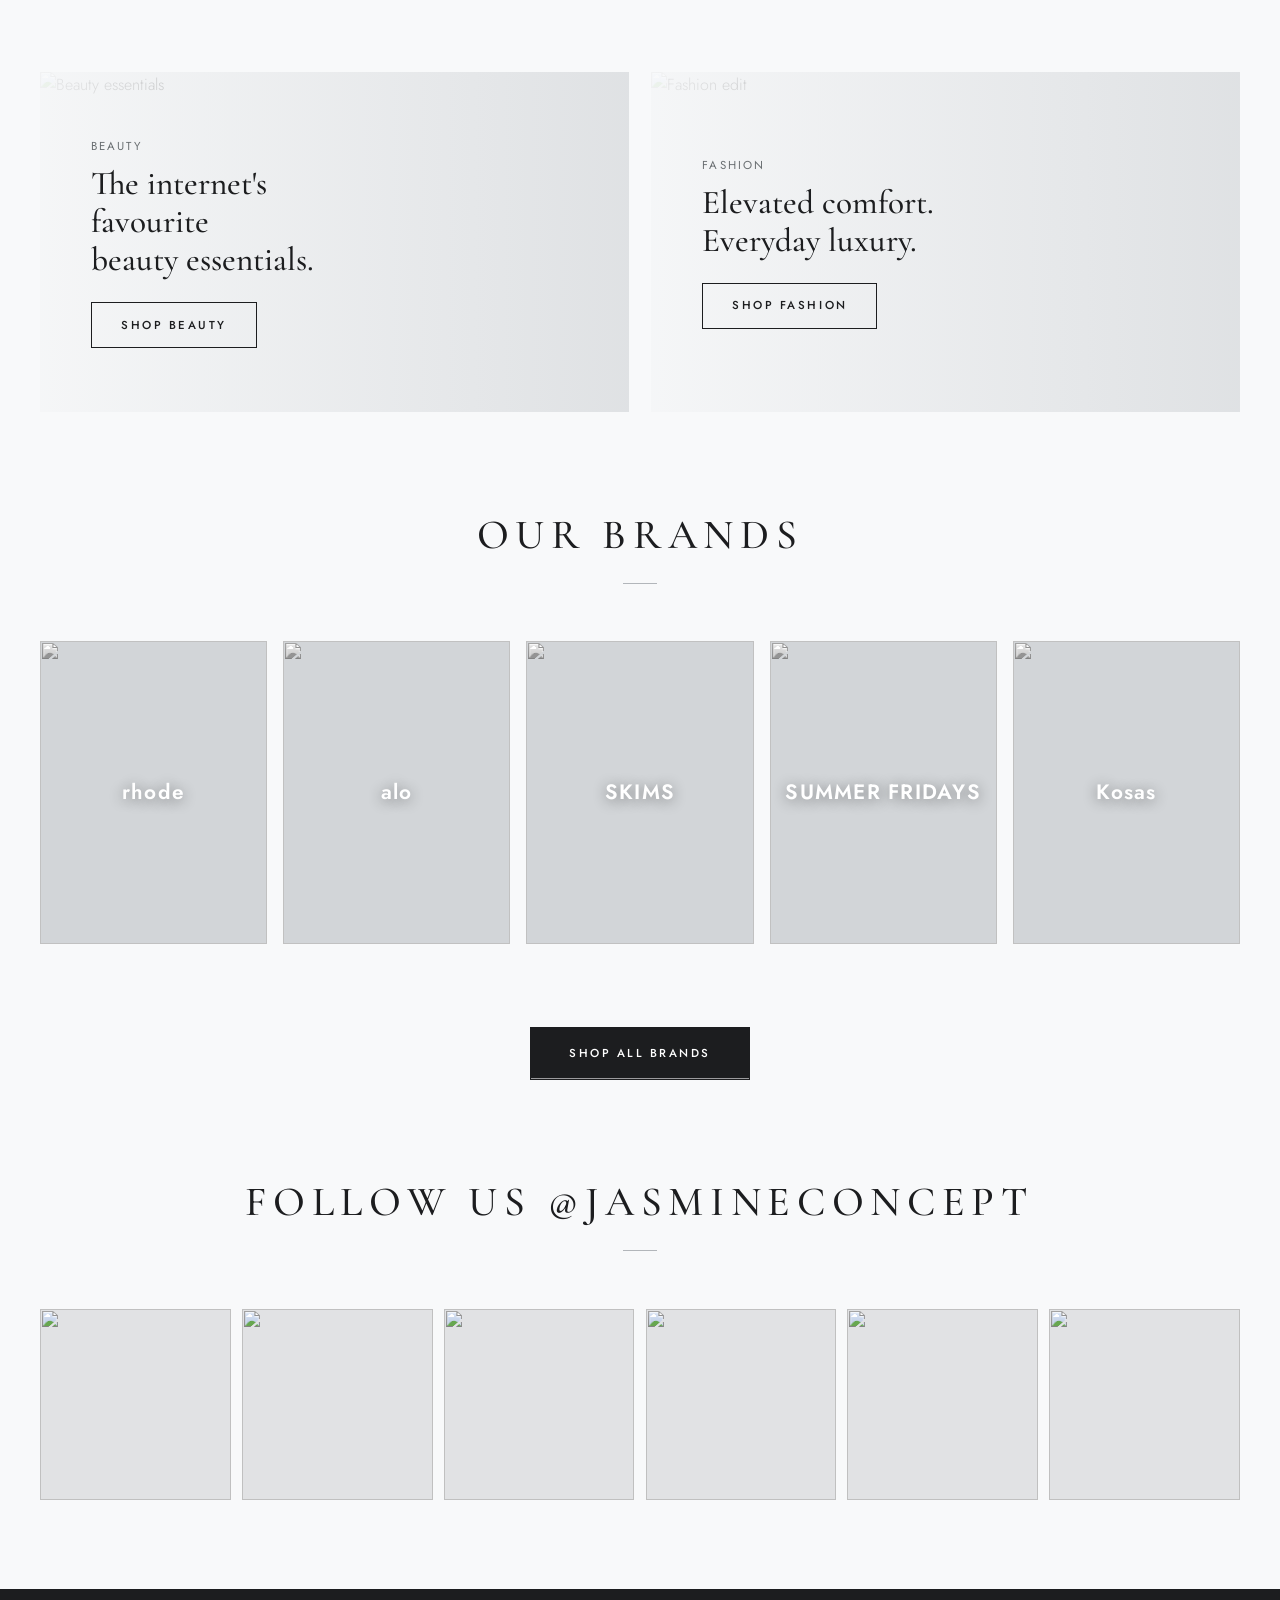
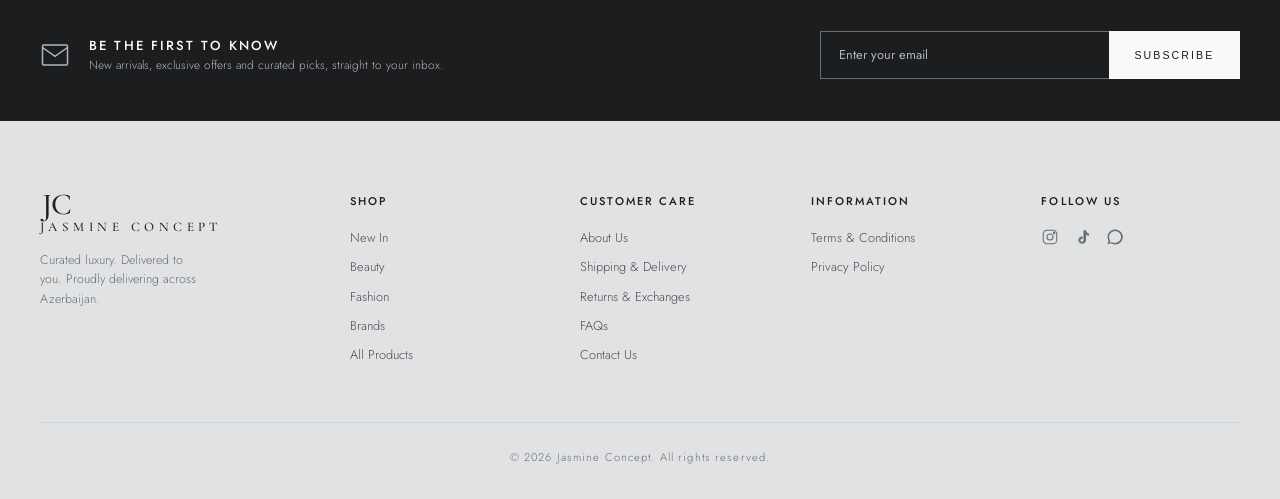
==== commit b9c8c6b8: "Level 6: high-quality motion layer (reveals, hero entrance, button polish) - Scroll-reveal for secti" ====
--- a/index.html
+++ b/index.html
@@ -14,6 +14,8 @@
 <link rel="preconnect" href="https://fonts.googleapis.com" />
 <link rel="preconnect" href="https://fonts.gstatic.com" crossorigin />
 <link href="https://fonts.googleapis.com/css2?family=Cormorant+Garamond:wght@400;500;600&family=Jost:wght@300;400;500;600&display=swap" rel="stylesheet" />
+<!-- enable motion before first paint (skips for users who prefer reduced motion) -->
+<script>(function(){try{if(!matchMedia('(prefers-reduced-motion: reduce)').matches)document.documentElement.classList.add('js-motion');}catch(e){}})();</script>
 <style>
   :root{
     /* ── client palette: Seasalt → Dim gray ── */
@@ -427,6 +429,104 @@
 
   .admin-link{ position:fixed; bottom:14px; left:14px; z-index:80; font-size:.62rem; letter-spacing:.12em; text-transform:uppercase; color:var(--french); opacity:.6; transition:opacity .3s; }
   .admin-link:hover{ opacity:1; color:var(--dim); }
+
+  /* ═══════════════════ MOTION LAYER (level 6) ═══════════════════
+     Everything here is gated on .js-motion (set in <head>) and the
+     no-preference media query — remove this block to return to level 5. */
+  @media (prefers-reduced-motion: no-preference){
+
+    /* ── hero entrance ── */
+    .js-motion .hero-copy > *{ opacity:0; transform:translateY(26px); }
+    .js-motion.ready .hero-copy > *{ opacity:1; transform:none;
+      transition:opacity 1s var(--ease), transform 1s var(--ease); }
+    .js-motion.ready .hero-copy > *:nth-child(1){ transition-delay:.12s; }
+    .js-motion.ready .hero-copy > *:nth-child(2){ transition-delay:.26s; }
+    .js-motion.ready .hero-copy > *:nth-child(3){ transition-delay:.40s; }
+    .js-motion.ready .hero-copy > *:nth-child(4){ transition-delay:.54s; }
+    .js-motion.ready .hero-copy > *:nth-child(5){ transition-delay:.68s; }
+    .js-motion .hero-img{ opacity:0; }
+    .js-motion.ready .hero-img{ opacity:1; transition:opacity 1.5s var(--ease);
+      animation:kenburns 24s ease-in-out 1.8s infinite alternate; }
+    @keyframes kenburns{ from{ transform:scale(1.02); } to{ transform:scale(1.09); } }
+    .js-motion .hero-eyebrow .diamond{ animation:spin 9s linear infinite; display:inline-block; }
+    @keyframes spin{ to{ transform:rotate(360deg); } }
+
+    /* ── scroll reveal (hidden until in view) ── */
+    .js-motion .sec-head,
+    .js-motion .feature,
+    .js-motion .promo-card,
+    .js-motion .brand-card,
+    .js-motion .insta-grid a,
+    .js-motion .foot-col,
+    .js-motion .center-btn,
+    .js-motion .nl-left,
+    .js-motion .nl-form,
+    .js-motion .track .card{
+      opacity:0; transform:translateY(34px);
+      transition:opacity .8s var(--ease), transform .8s var(--ease);
+    }
+    .js-motion .sec-head.in,
+    .js-motion .feature.in,
+    .js-motion .promo-card.in,
+    .js-motion .brand-card.in,
+    .js-motion .insta-grid a.in,
+    .js-motion .foot-col.in,
+    .js-motion .center-btn.in,
+    .js-motion .nl-left.in,
+    .js-motion .nl-form.in,
+    .js-motion .track .card.in{ opacity:1; transform:none; }
+
+    /* stagger within rows */
+    .js-motion .feature:nth-child(2){ transition-delay:.08s; }
+    .js-motion .feature:nth-child(3){ transition-delay:.16s; }
+    .js-motion .feature:nth-child(4){ transition-delay:.24s; }
+    .js-motion .promo-card:nth-child(2){ transition-delay:.12s; }
+    .js-motion .brand-card:nth-child(2){ transition-delay:.07s; }
+    .js-motion .brand-card:nth-child(3){ transition-delay:.14s; }
+    .js-motion .brand-card:nth-child(4){ transition-delay:.21s; }
+    .js-motion .brand-card:nth-child(5){ transition-delay:.28s; }
+    .js-motion .insta-grid a:nth-child(2){ transition-delay:.06s; }
+    .js-motion .insta-grid a:nth-child(3){ transition-delay:.12s; }
+    .js-motion .insta-grid a:nth-child(4){ transition-delay:.18s; }
+    .js-motion .insta-grid a:nth-child(5){ transition-delay:.24s; }
+    .js-motion .insta-grid a:nth-child(6){ transition-delay:.30s; }
+    .js-motion .track .card:nth-child(2){ transition-delay:.07s; }
+    .js-motion .track .card:nth-child(3){ transition-delay:.14s; }
+    .js-motion .track .card:nth-child(4){ transition-delay:.21s; }
+    .js-motion .track .card:nth-child(5){ transition-delay:.28s; }
+
+    /* ── button polish: lift + glint sweep ── */
+    .btn{ transition:color .45s var(--ease), transform .35s var(--ease), box-shadow .45s var(--ease); }
+    .btn:hover{ transform:translateY(-3px); box-shadow:0 14px 30px rgba(28,29,31,.18); }
+    .btn:active{ transform:translateY(-1px) scale(.99); }
+    .btn::after{ content:''; position:absolute; top:0; bottom:0; left:-75%; width:55%; z-index:1;
+      background:linear-gradient(100deg, transparent, rgba(255,255,255,.5), transparent);
+      transform:skewX(-20deg); pointer-events:none; }
+    .btn:hover::after{ animation:btnShine .9s var(--ease); }
+    @keyframes btnShine{ from{ left:-75%; } to{ left:135%; } }
+
+    /* ── header, icons, arrows, cart ── */
+    header{ transition:box-shadow .4s var(--ease), background .4s var(--ease); }
+    header.scrolled{ box-shadow:0 6px 24px rgba(28,29,31,.07); }
+    .icon-btn{ transition:transform .35s var(--ease), opacity .3s; }
+    .icon-btn:hover{ transform:translateY(-2px) scale(1.08); }
+    .cart-count{ transition:transform .3s var(--ease); }
+    .cart-count.pop{ animation:countPop .5s var(--ease); }
+    @keyframes countPop{ 0%{ transform:scale(1); } 40%{ transform:scale(1.55); } 100%{ transform:scale(1); } }
+    .arrow{ transition:background .3s var(--ease), transform .3s var(--ease), box-shadow .3s; }
+    .arrow.prev:hover, .arrow.next:hover{ transform:translateY(-50%) scale(1.12); box-shadow:0 8px 22px rgba(0,0,0,.1); }
+    .nl-form button:hover{ transform:translateX(2px); opacity:.9; transition:transform .3s var(--ease), opacity .3s; }
+    .checkout{ transition:filter .3s, transform .3s var(--ease); }
+    .checkout:hover{ filter:brightness(1.06); transform:translateY(-2px); }
+
+    /* ── product + brand card lift ── */
+    .card{ transition:transform .45s var(--ease); }
+    .card:hover{ transform:translateY(-5px); }
+    .brand-card{ transition:transform .45s var(--ease), box-shadow .45s var(--ease); }
+    .brand-card:hover{ transform:translateY(-5px); box-shadow:0 18px 36px rgba(28,29,31,.16); }
+    .brand-strip span{ transition:opacity .3s var(--ease), color .3s var(--ease), transform .3s var(--ease); }
+    .brand-strip span:hover{ transform:translateY(-2px); }
+  }
 </style>
 </head>
 <body>
@@ -838,5 +938,46 @@
   window.addEventListener('storage', function(e){ if(e.key===STORE_KEY){ products=load(); renderProducts(); renderCart(); } });
 })();
 </script>
+
+<!-- ═══════════════ MOTION DRIVER (level 6) — independent of store logic ═══════════════ -->
+<script>
+(function(){
+  var html=document.documentElement;
+  if(!html.classList.contains('js-motion')) return;   // reduced motion / unsupported → static
+
+  /* hero entrance after first frame */
+  requestAnimationFrame(function(){ requestAnimationFrame(function(){ html.classList.add('ready'); }); });
+
+  /* scroll reveal */
+  var io;
+  if('IntersectionObserver' in window){
+    io=new IntersectionObserver(function(entries){
+      entries.forEach(function(e){ if(e.isIntersecting){ e.target.classList.add('in'); io.unobserve(e.target); } });
+    },{ threshold:.12, rootMargin:'0px 0px -7% 0px' });
+  }
+  function observe(){
+    if(!io){ return; }
+    document.querySelectorAll('.sec-head, .feature, .promo-card, .brand-card, .insta-grid a, .foot-col, .center-btn, .nl-left, .nl-form, .track .card')
+      .forEach(function(el){ if(el.__io) return; el.__io=1; io.observe(el); });
+  }
+  observe();
+  /* products render async from Supabase — re-scan when the track updates */
+  var track=document.getElementById('productTrack');
+  if(track && 'MutationObserver' in window){ new MutationObserver(observe).observe(track,{childList:true}); }
+
+  /* header shadow on scroll */
+  var header=document.querySelector('header');
+  if(header){ var hs=function(){ header.classList.toggle('scrolled', window.scrollY>20); }; addEventListener('scroll',hs,{passive:true}); hs(); }
+
+  /* cart count pop when it changes */
+  var cc=document.getElementById('cartCount');
+  if(cc && 'MutationObserver' in window){
+    var last=cc.textContent;
+    new MutationObserver(function(){
+      if(cc.textContent!==last){ last=cc.textContent; cc.classList.remove('pop'); void cc.offsetWidth; cc.classList.add('pop'); }
+    }).observe(cc,{ childList:true, characterData:true, subtree:true });
+  }
+})();
+</script>
 </body>
 </html>
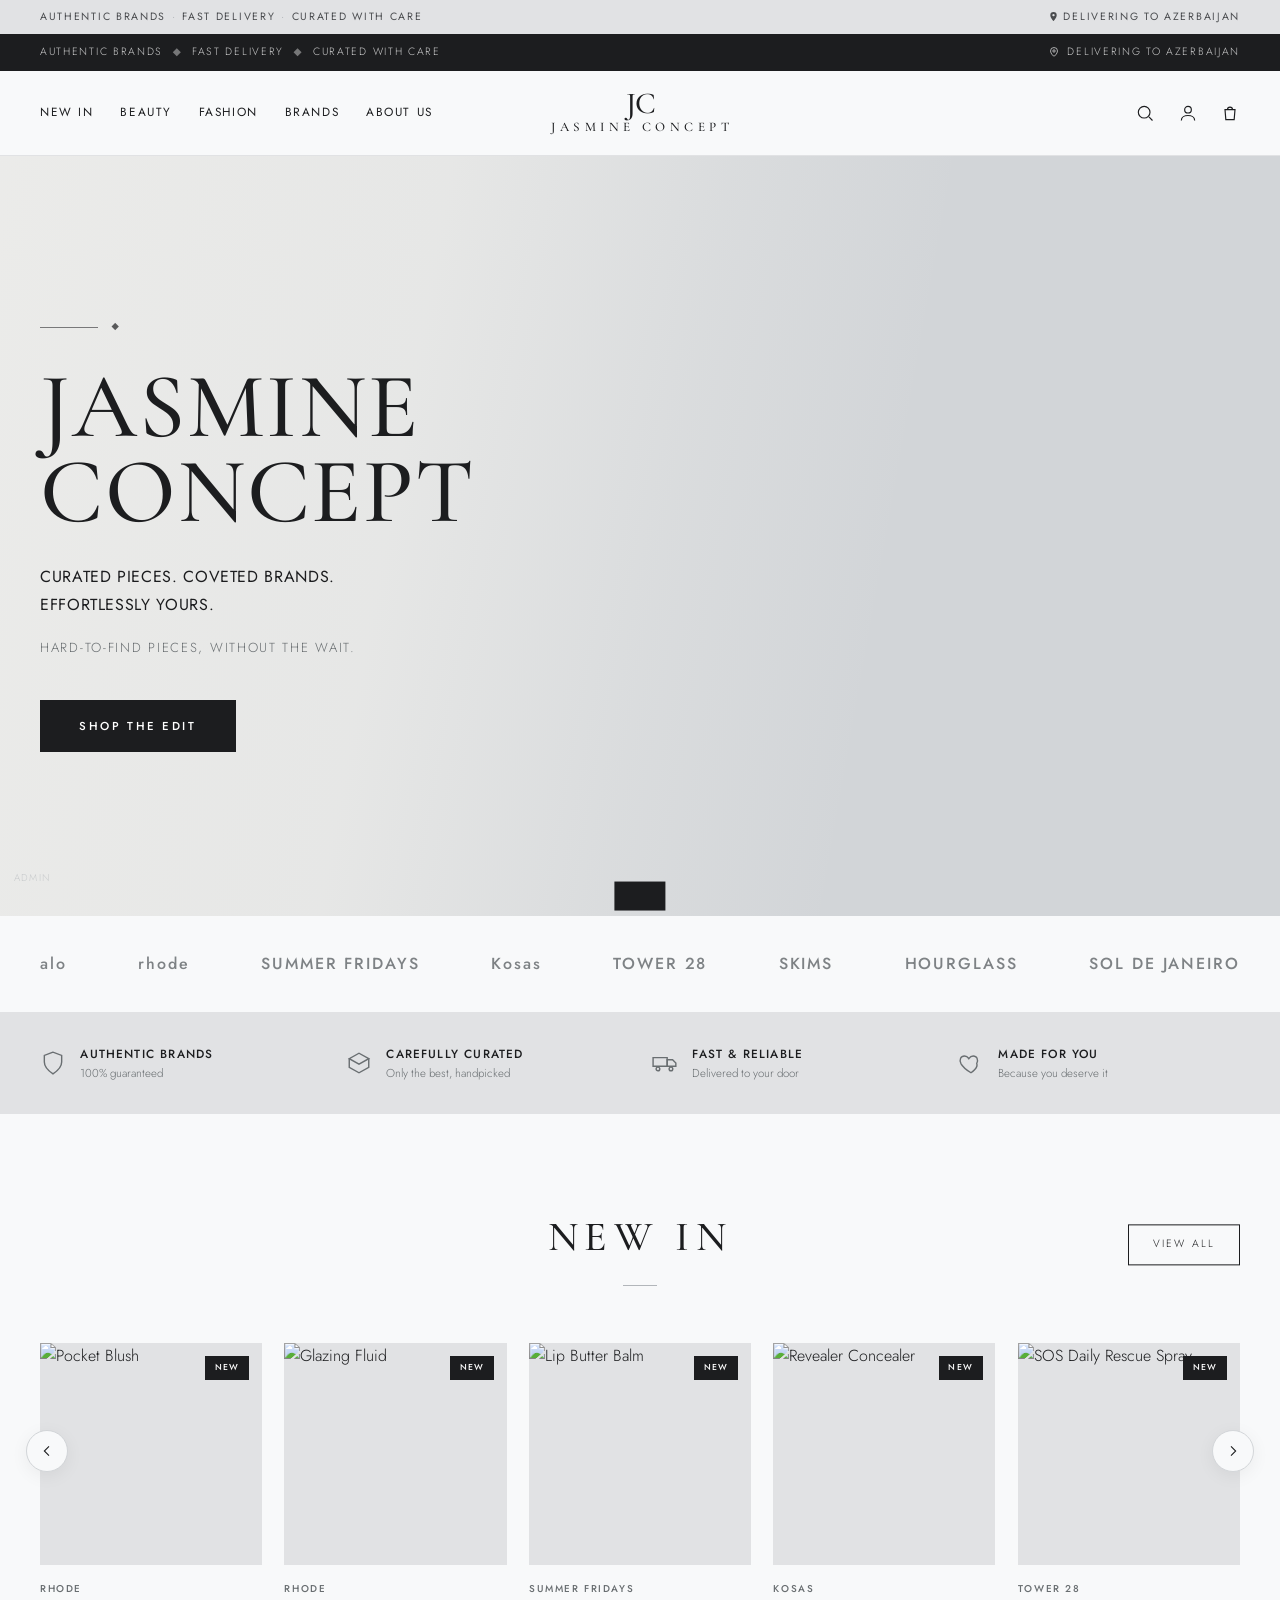
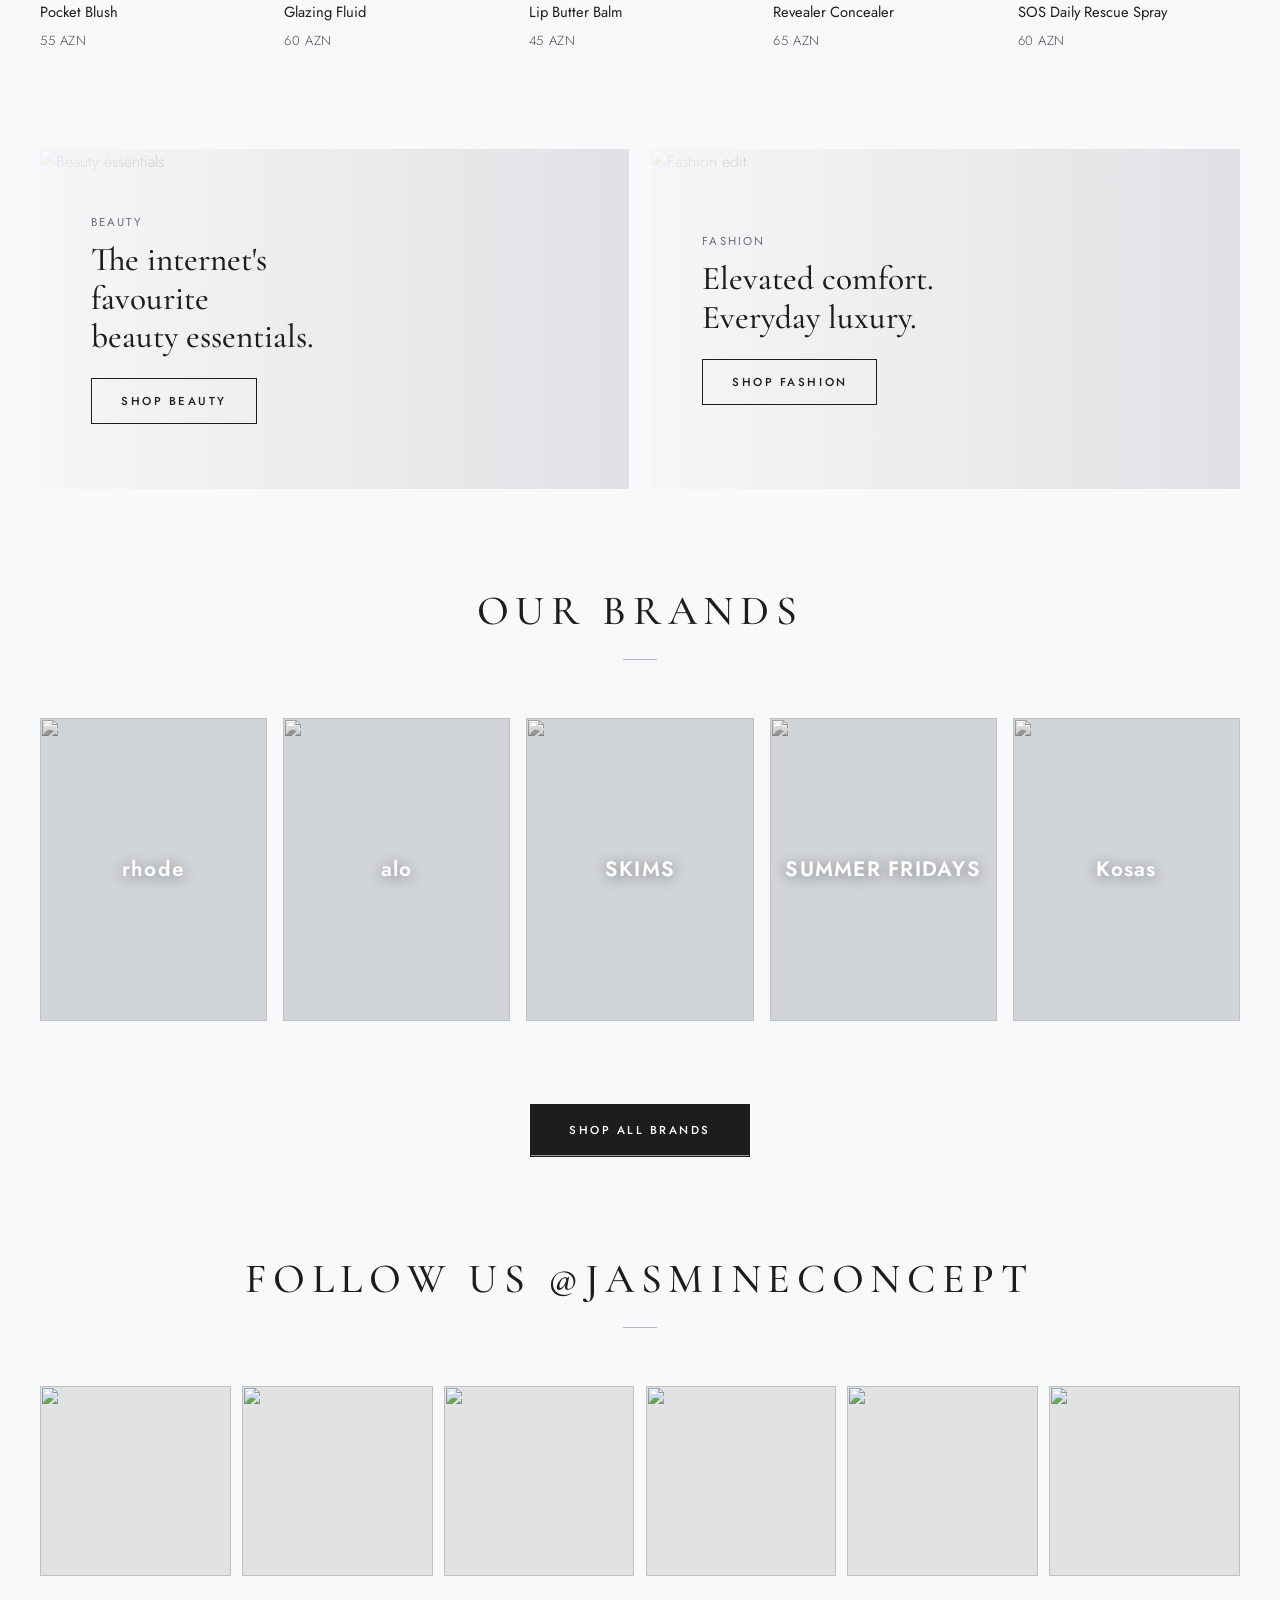
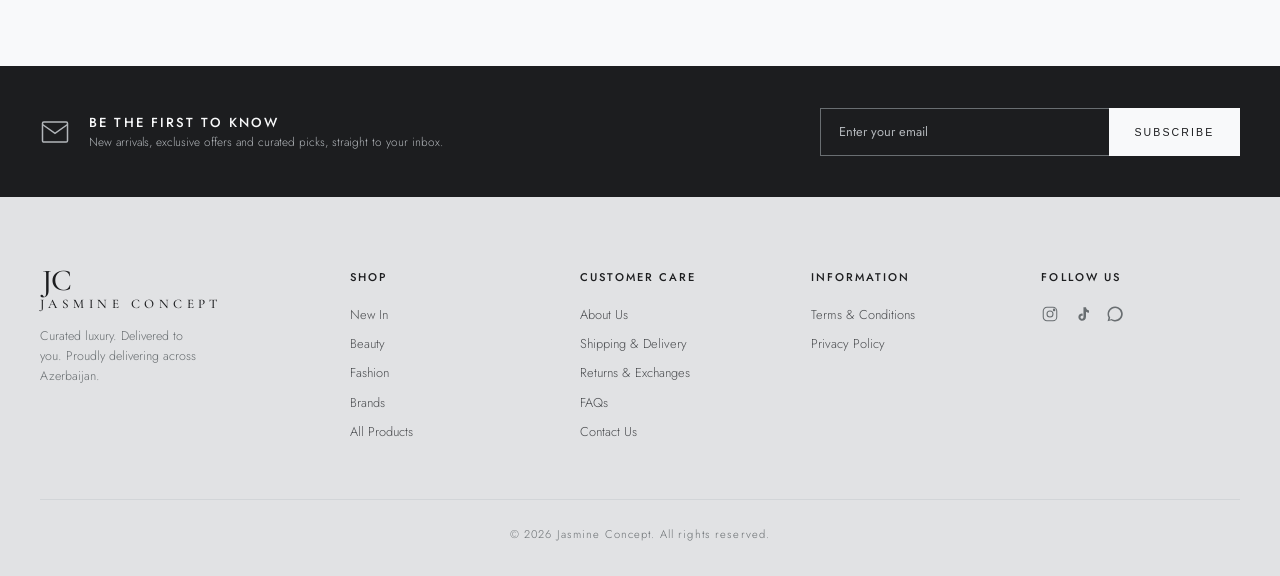
==== commit 6dae1581: "Hero: full-bleed image with overlaid copy + top utility bar - Rebuild hero to single full-width imag" ====
--- a/index.html
+++ b/index.html
@@ -66,6 +66,25 @@
   .announce .right{ display:flex; align-items:center; gap:.4em; }
   @media(max-width:720px){ .announce .left span:not(:first-child){ display:none; } }
 
+  /* ───────── utility bar ───────── */
+  .util-bar{
+    background:var(--ink); color:rgba(255,255,255,.78);
+    font-size:.66rem; letter-spacing:.16em; text-transform:uppercase;
+  }
+  .util-bar .wrap{
+    display:flex; align-items:center; justify-content:space-between;
+    padding-top:.62rem; padding-bottom:.62rem; gap:1rem;
+  }
+  .util-bar .util-promo{ display:flex; align-items:center; gap:.6rem; }
+  .util-bar .util-promo .dot{ color:rgba(255,255,255,.4); }
+  .util-bar .util-loc{ display:flex; align-items:center; gap:.45rem; white-space:nowrap; }
+  .util-bar .util-loc svg{ width:12px; height:12px; }
+  @media(max-width:680px){
+    .util-bar .util-promo .dot,
+    .util-bar .util-promo span:not(:first-child){ display:none; }
+    .util-bar{ font-size:.6rem; letter-spacing:.1em; }
+  }
+
   /* ───────── header ───────── */
   header{
     position:sticky; top:0; z-index:50;
@@ -130,18 +149,24 @@
   }
 
   /* ───────── hero ───────── */
-  .hero{ background:var(--platinum); }
-  .hero .wrap{
-    display:grid; grid-template-columns:1fr 1.1fr; align-items:center;
-    gap:2rem; min-height:min(82vh,720px);
-  }
-  .hero-copy{ padding:3rem 0; }
-  .hero-eyebrow{ display:flex; align-items:center; gap:.7rem; margin-bottom:1.6rem; color:var(--dim); }
-  .hero-eyebrow .diamond{ color:var(--french); }
+  .hero{
+    position:relative; display:flex; align-items:center;
+    min-height:min(86vh,760px);
+    background:var(--platinum-2) center/cover no-repeat;
+    background-image:
+      linear-gradient(100deg, rgba(236,236,234,.96) 0%, rgba(236,236,234,.78) 32%, rgba(236,236,234,.30) 52%, rgba(236,236,234,0) 68%),
+      url('https://images.unsplash.com/photo-1522335789203-aabd1fc54bc9?auto=format&fit=crop&w=1800&q=80');
+    filter:saturate(.92);
+  }
+  .hero .wrap{ width:100%; }
+  .hero-copy{ max-width:560px; padding:3rem 0; }
+  .hero-eyebrow{ display:flex; align-items:center; gap:.85rem; margin-bottom:1.9rem; }
+  .hero-eyebrow .orn-line{ width:58px; height:1px; background:var(--ink); opacity:.55; }
+  .hero-eyebrow .diamond{ color:var(--ink); font-size:.6rem; opacity:.7; }
   h1.hero-title{
     font-family:'Cormorant Garamond', serif; font-weight:500;
-    font-size:clamp(3.2rem,7vw,6.2rem); line-height:.94; letter-spacing:.005em;
-    color:var(--ink);
+    font-size:clamp(3.2rem,7.2vw,6.4rem); line-height:.92; letter-spacing:.02em;
+    text-transform:uppercase; color:var(--ink);
   }
   .hero-tag{
     margin-top:1.8rem; font-size:1rem; letter-spacing:.04em; text-transform:uppercase;
@@ -150,12 +175,6 @@
   .hero-sub{
     margin-top:1.2rem; font-size:.82rem; letter-spacing:.13em; text-transform:uppercase;
     color:var(--dim);
-  }
-  .hero-img{
-    height:100%; min-height:min(82vh,720px);
-    background:var(--platinum-2) center/cover no-repeat;
-    background-image:url('https://images.unsplash.com/photo-1522335789203-aabd1fc54bc9?auto=format&fit=crop&w=1100&q=80');
-    filter:grayscale(.18);
   }
 
   /* shared button */
@@ -178,10 +197,13 @@
   .btn.ghost:hover span{ color:#fff; }
 
   @media(max-width:820px){
-    .hero .wrap{ grid-template-columns:1fr; min-height:auto; }
-    .hero-img{ min-height:46vh; order:-1; }
-    .hero-copy{ padding:2.5rem 0 3rem; text-align:center; }
-    .hero-eyebrow{ justify-content:center; }
+    .hero{
+      min-height:auto; align-items:flex-end;
+      background-image:
+        linear-gradient(180deg, rgba(236,236,234,.92) 0%, rgba(236,236,234,.55) 40%, rgba(236,236,234,.85) 100%),
+        url('https://images.unsplash.com/photo-1522335789203-aabd1fc54bc9?auto=format&fit=crop&w=1200&q=80');
+    }
+    .hero-copy{ max-width:none; padding:14rem 0 3rem; }
   }
 
   /* ───────── brand strip ───────── */
@@ -444,11 +466,8 @@
     .js-motion.ready .hero-copy > *:nth-child(3){ transition-delay:.40s; }
     .js-motion.ready .hero-copy > *:nth-child(4){ transition-delay:.54s; }
     .js-motion.ready .hero-copy > *:nth-child(5){ transition-delay:.68s; }
-    .js-motion .hero-img{ opacity:0; }
-    .js-motion.ready .hero-img{ opacity:1; transition:opacity 1.5s var(--ease);
-      animation:kenburns 24s ease-in-out 1.8s infinite alternate; }
-    @keyframes kenburns{ from{ transform:scale(1.02); } to{ transform:scale(1.09); } }
-    .js-motion .hero-eyebrow .diamond{ animation:spin 9s linear infinite; display:inline-block; }
+    .js-motion .hero-eyebrow .orn-line{ transform-origin:left center; transform:scaleX(0); }
+    .js-motion.ready .hero-eyebrow .orn-line{ transform:scaleX(1); transition:transform .9s var(--ease) .12s; }
     @keyframes spin{ to{ transform:rotate(360deg); } }
 
     /* ── scroll reveal (hidden until in view) ── */
@@ -542,6 +561,23 @@
     </div>
   </div>
 
+  <!-- utility bar -->
+  <div class="util-bar">
+    <div class="wrap">
+      <div class="util-promo">
+        <span>Authentic Brands</span>
+        <span class="dot">◆</span>
+        <span>Fast Delivery</span>
+        <span class="dot">◆</span>
+        <span>Curated With Care</span>
+      </div>
+      <div class="util-loc">
+        <svg viewBox="0 0 24 24" fill="none" stroke="currentColor" stroke-width="1.6"><path d="M12 21s7-5.7 7-11a7 7 0 1 0-14 0c0 5.3 7 11 7 11Z"/><circle cx="12" cy="10" r="2.4"/></svg>
+        <span>Delivering to Azerbaijan</span>
+      </div>
+    </div>
+  </div>
+
   <!-- header -->
   <header>
     <div class="wrap">
@@ -584,13 +620,12 @@
   <section class="hero">
     <div class="wrap">
       <div class="hero-copy">
-        <div class="hero-eyebrow caps"><span class="diamond">◆</span> Curated Edit</div>
+        <div class="hero-eyebrow"><span class="orn-line"></span><span class="diamond">◆</span></div>
         <h1 class="hero-title">Jasmine<br>Concept</h1>
         <p class="hero-tag">Curated pieces. Coveted brands.<br>Effortlessly yours.</p>
         <p class="hero-sub">Hard-to-find pieces, without the wait.</p>
         <a href="#new-in" class="btn"><span>Shop the Edit</span></a>
       </div>
-      <div class="hero-img" aria-hidden="true"></div>
     </div>
   </section>
 
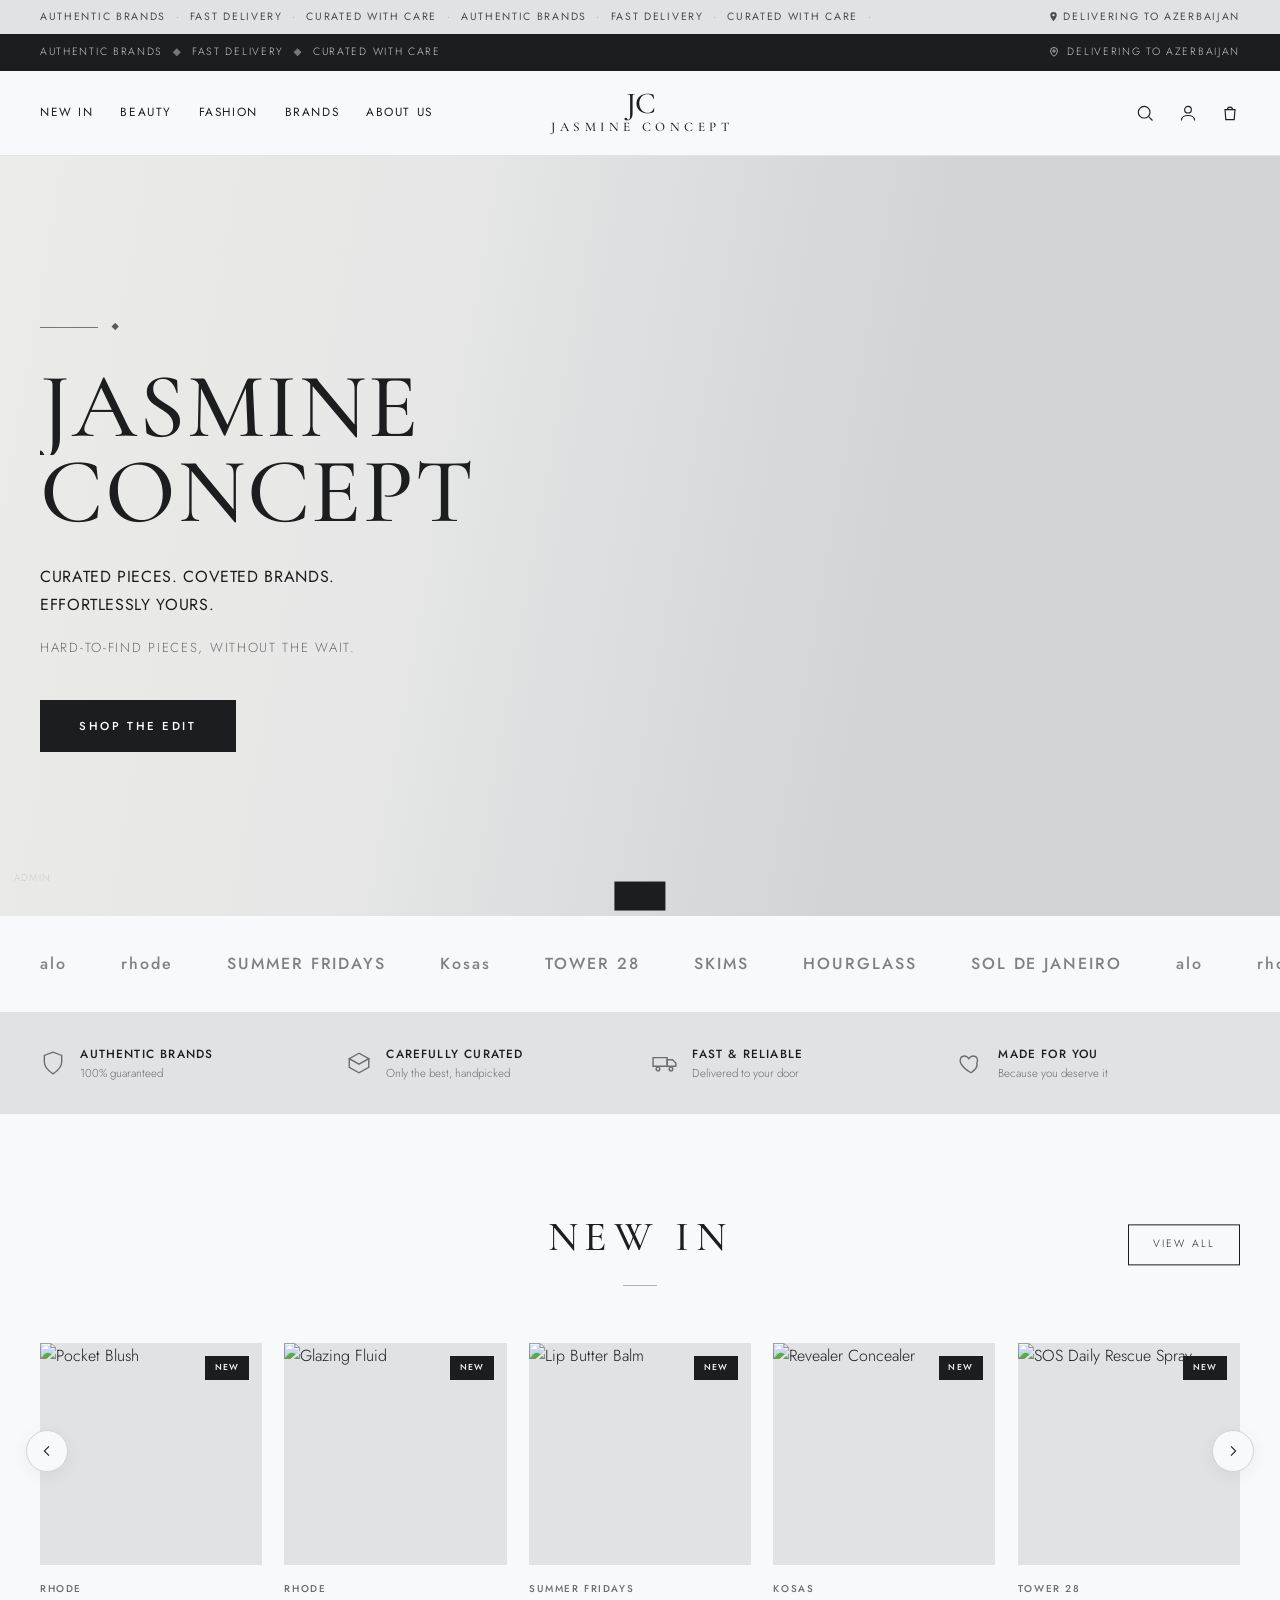
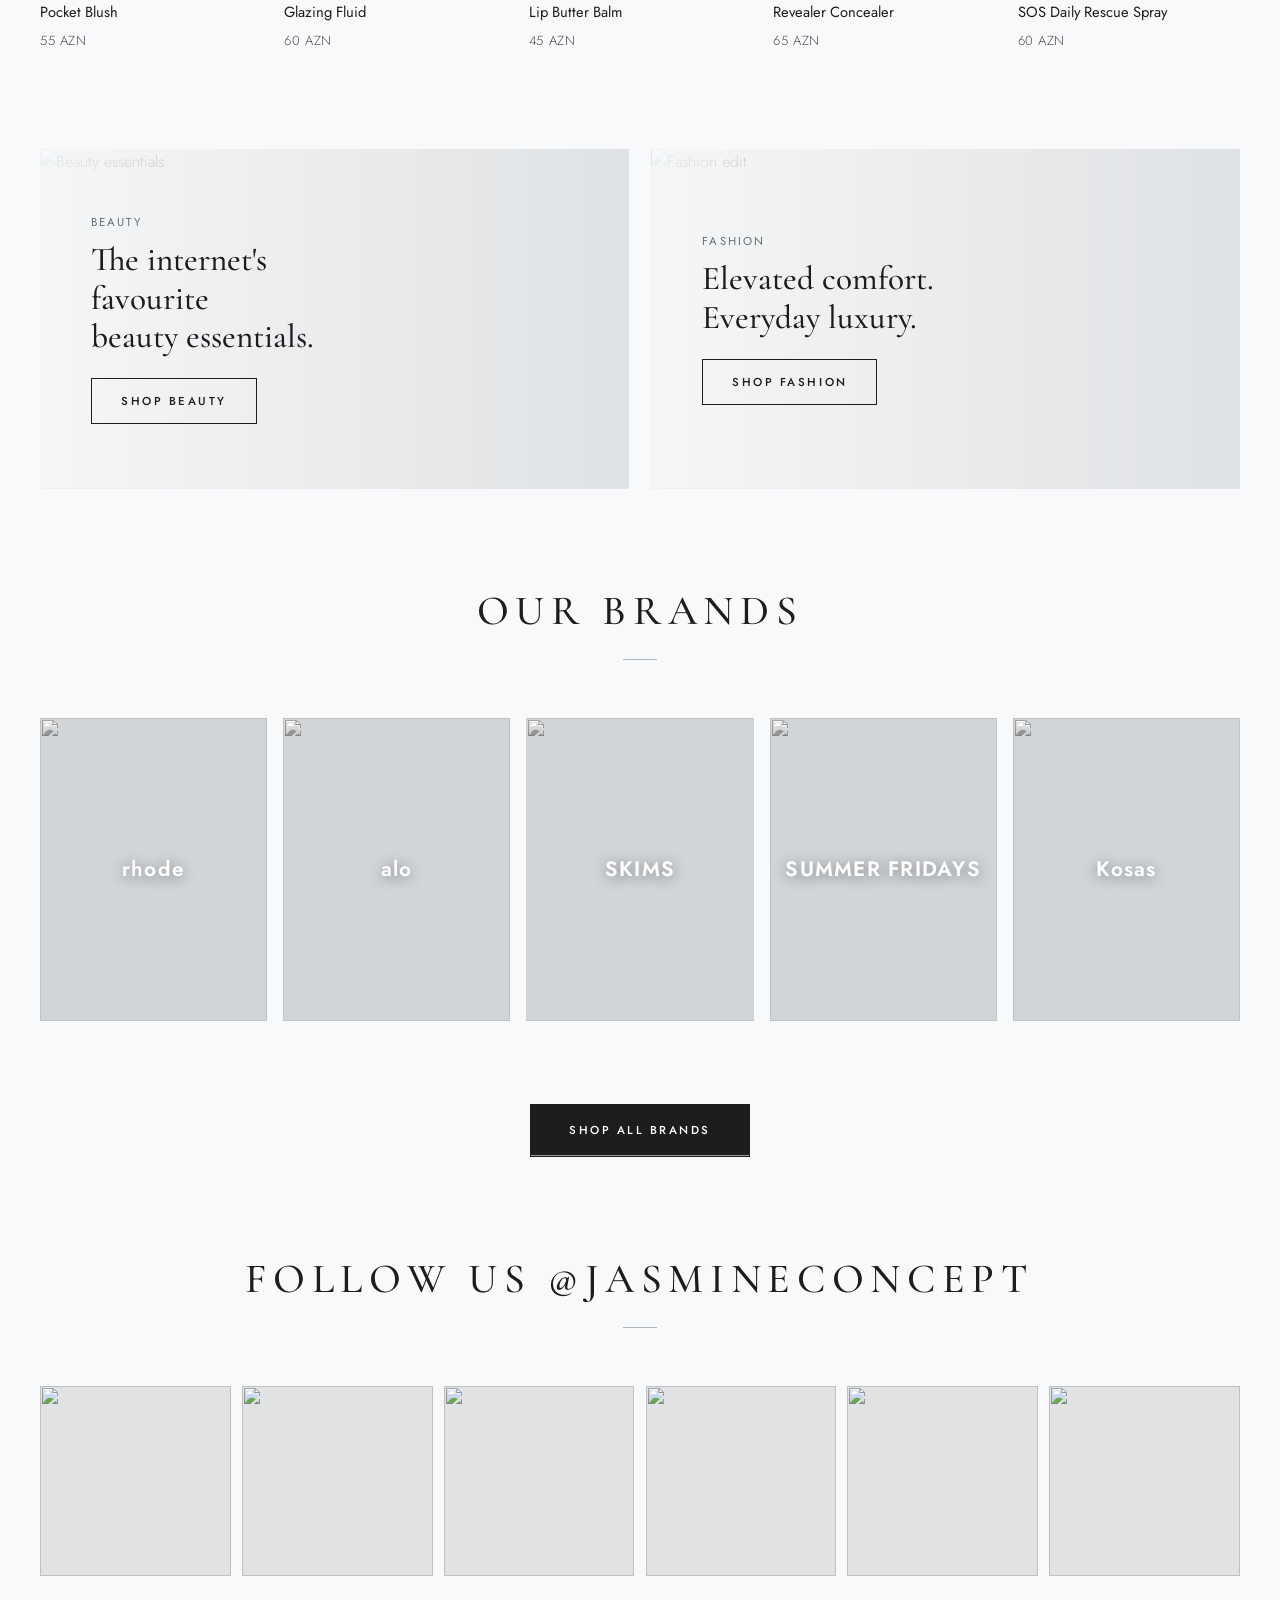
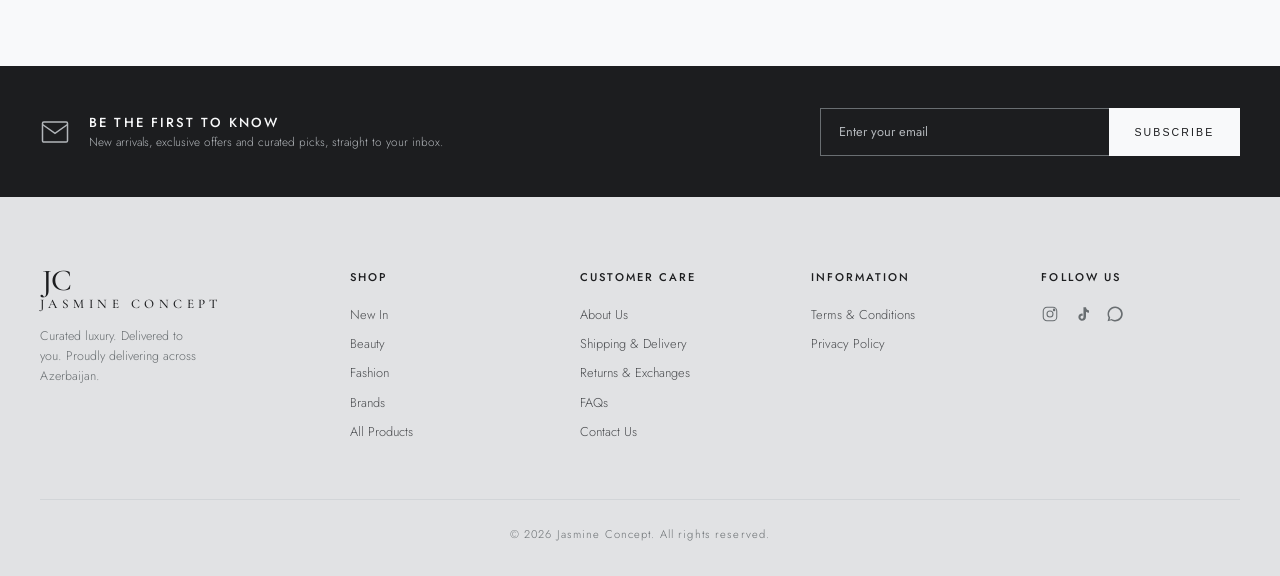
==== commit 8c09e900: "Add scroll/entrance animation layer (animations.css + animations.js) Co-Authored-By: Claude Opus 4.8" ====
--- a/index.html
+++ b/index.html
@@ -16,537 +16,8 @@
 <link href="https://fonts.googleapis.com/css2?family=Cormorant+Garamond:wght@400;500;600&family=Jost:wght@300;400;500;600&display=swap" rel="stylesheet" />
 <!-- enable motion before first paint (skips for users who prefer reduced motion) -->
 <script>(function(){try{if(!matchMedia('(prefers-reduced-motion: reduce)').matches)document.documentElement.classList.add('js-motion');}catch(e){}})();</script>
-<style>
-  :root{
-    /* ── client palette: Seasalt → Dim gray ── */
-    --seasalt:   #F8F9FA;
-    --platinum:  #E1E2E4;
-    --platinum-2:#D2D5D8;
-    --french:    #B2B6BA;
-    --dim:       #696E71;
-    --ink:       #1c1d1f;
-    --ink-soft:  #4a4c4f;
-
-    --maxw: 1280px;
-    --ease: cubic-bezier(.22,.61,.36,1);
-  }
-
-  *{ margin:0; padding:0; box-sizing:border-box; }
-  html{ scroll-behavior:smooth; }
-  body{
-    background:var(--seasalt);
-    color:var(--ink);
-    font-family:'Jost', system-ui, sans-serif;
-    font-weight:300;
-    line-height:1.6;
-    -webkit-font-smoothing:antialiased;
-    overflow-x:hidden;
-  }
-  a{ color:inherit; text-decoration:none; }
-  img{ display:block; max-width:100%; }
-  ::selection{ background:var(--dim); color:#fff; }
-
-  .serif{ font-family:'Cormorant Garamond', Georgia, serif; }
-  .wrap{ max-width:var(--maxw); margin:0 auto; padding:0 clamp(1rem,4vw,2.5rem); }
-
-  .caps{ text-transform:uppercase; letter-spacing:.18em; font-size:.72rem; font-weight:400; }
-
-  /* ───────── announcement bar ───────── */
-  .announce{
-    background:var(--platinum);
-    color:var(--ink-soft);
-    font-size:.66rem; letter-spacing:.16em; text-transform:uppercase;
-    font-weight:400;
-  }
-  .announce .wrap{
-    display:flex; align-items:center; justify-content:space-between;
-    height:34px;
-  }
-  .announce .left span + span::before{ content:'·'; margin:0 .55em; color:var(--french); }
-  .announce .right{ display:flex; align-items:center; gap:.4em; }
-  @media(max-width:720px){ .announce .left span:not(:first-child){ display:none; } }
-
-  /* ───────── utility bar ───────── */
-  .util-bar{
-    background:var(--ink); color:rgba(255,255,255,.78);
-    font-size:.66rem; letter-spacing:.16em; text-transform:uppercase;
-  }
-  .util-bar .wrap{
-    display:flex; align-items:center; justify-content:space-between;
-    padding-top:.62rem; padding-bottom:.62rem; gap:1rem;
-  }
-  .util-bar .util-promo{ display:flex; align-items:center; gap:.6rem; }
-  .util-bar .util-promo .dot{ color:rgba(255,255,255,.4); }
-  .util-bar .util-loc{ display:flex; align-items:center; gap:.45rem; white-space:nowrap; }
-  .util-bar .util-loc svg{ width:12px; height:12px; }
-  @media(max-width:680px){
-    .util-bar .util-promo .dot,
-    .util-bar .util-promo span:not(:first-child){ display:none; }
-    .util-bar{ font-size:.6rem; letter-spacing:.1em; }
-  }
-
-  /* ───────── header ───────── */
-  header{
-    position:sticky; top:0; z-index:50;
-    background:rgba(248,249,250,.9);
-    backdrop-filter:blur(10px);
-    border-bottom:1px solid var(--platinum);
-  }
-  .header-grid{
-    display:grid; grid-template-columns:1fr auto 1fr; align-items:center;
-    height:84px;
-  }
-  .header-left{ display:flex; align-items:center; gap:1.6rem; }
-  .header-right{ display:flex; align-items:center; justify-content:flex-end; gap:1.4rem; }
-
-  .menu-btn{ background:none; border:none; cursor:pointer; display:none; color:var(--ink); }
-  .menu-btn svg{ width:22px; height:22px; }
-
-  .nav-links{ display:flex; gap:1.7rem; }
-  .nav-links a{
-    font-size:.74rem; letter-spacing:.13em; text-transform:uppercase; font-weight:400;
-    color:var(--ink); position:relative; padding:.3rem 0;
-  }
-  .nav-links a::after{
-    content:''; position:absolute; left:0; bottom:0; height:1px; width:0;
-    background:var(--ink); transition:width .35s var(--ease);
-  }
-  .nav-links a:hover::after{ width:100%; }
-
-  /* logo */
-  .logo{ display:flex; flex-direction:column; align-items:center; line-height:1; gap:.28rem; }
-  .logo .mono{
-    font-family:'Cormorant Garamond', serif; font-weight:500;
-    font-size:1.9rem; letter-spacing:.04em; color:var(--ink);
-    display:flex; align-items:center; line-height:.8;
-  }
-  .logo .mono .j{ transform:translateX(.08em); }
-  .logo .name{
-    font-family:'Cormorant Garamond', serif; font-weight:500;
-    font-size:.82rem; letter-spacing:.34em; text-transform:uppercase; color:var(--ink);
-    padding-left:.34em;
-  }
-
-  .icon-btn{
-    background:none; border:none; cursor:pointer; color:var(--ink);
-    position:relative; display:grid; place-items:center;
-    transition:opacity .3s var(--ease);
-  }
-  .icon-btn:hover{ opacity:.55; }
-  .icon-btn svg{ width:20px; height:20px; }
-  .cart-count{
-    position:absolute; top:-7px; right:-9px;
-    background:var(--ink); color:#fff; font-size:.56rem; font-weight:500;
-    width:16px; height:16px; border-radius:50%; display:grid; place-items:center;
-    letter-spacing:0;
-  }
-
-  @media(max-width:900px){
-    .nav-links{ display:none; }
-    .menu-btn{ display:grid; place-items:center; }
-    .header-grid{ height:70px; }
-    .logo .mono{ font-size:1.6rem; }
-  }
-
-  /* ───────── hero ───────── */
-  .hero{
-    position:relative; display:flex; align-items:center;
-    min-height:min(86vh,760px);
-    background:var(--platinum-2) center/cover no-repeat;
-    background-image:
-      linear-gradient(100deg, rgba(236,236,234,.96) 0%, rgba(236,236,234,.78) 32%, rgba(236,236,234,.30) 52%, rgba(236,236,234,0) 68%),
-      url('https://images.unsplash.com/photo-1522335789203-aabd1fc54bc9?auto=format&fit=crop&w=1800&q=80');
-    filter:saturate(.92);
-  }
-  .hero .wrap{ width:100%; }
-  .hero-copy{ max-width:560px; padding:3rem 0; }
-  .hero-eyebrow{ display:flex; align-items:center; gap:.85rem; margin-bottom:1.9rem; }
-  .hero-eyebrow .orn-line{ width:58px; height:1px; background:var(--ink); opacity:.55; }
-  .hero-eyebrow .diamond{ color:var(--ink); font-size:.6rem; opacity:.7; }
-  h1.hero-title{
-    font-family:'Cormorant Garamond', serif; font-weight:500;
-    font-size:clamp(3.2rem,7.2vw,6.4rem); line-height:.92; letter-spacing:.02em;
-    text-transform:uppercase; color:var(--ink);
-  }
-  .hero-tag{
-    margin-top:1.8rem; font-size:1rem; letter-spacing:.04em; text-transform:uppercase;
-    color:var(--ink); font-weight:400; line-height:1.7;
-  }
-  .hero-sub{
-    margin-top:1.2rem; font-size:.82rem; letter-spacing:.13em; text-transform:uppercase;
-    color:var(--dim);
-  }
-
-  /* shared button */
-  .btn{
-    display:inline-flex; align-items:center; gap:.8rem;
-    padding:1rem 2.4rem; margin-top:2.6rem;
-    font-size:.72rem; letter-spacing:.22em; text-transform:uppercase; font-weight:500;
-    color:#fff; background:var(--ink); border:1px solid var(--ink); cursor:pointer;
-    position:relative; overflow:hidden; transition:color .4s var(--ease);
-  }
-  .btn span{ position:relative; z-index:1; transition:color .4s var(--ease); }
-  .btn::before{
-    content:''; position:absolute; inset:0; background:var(--seasalt);
-    transform:translateY(100%); transition:transform .45s var(--ease); z-index:0;
-  }
-  .btn:hover::before{ transform:translateY(0); }
-  .btn:hover span{ color:var(--ink); }
-  .btn.ghost{ color:var(--ink); background:transparent; }
-  .btn.ghost::before{ background:var(--ink); }
-  .btn.ghost:hover span{ color:#fff; }
-
-  @media(max-width:820px){
-    .hero{
-      min-height:auto; align-items:flex-end;
-      background-image:
-        linear-gradient(180deg, rgba(236,236,234,.92) 0%, rgba(236,236,234,.55) 40%, rgba(236,236,234,.85) 100%),
-        url('https://images.unsplash.com/photo-1522335789203-aabd1fc54bc9?auto=format&fit=crop&w=1200&q=80');
-    }
-    .hero-copy{ max-width:none; padding:14rem 0 3rem; }
-  }
-
-  /* ───────── brand strip ───────── */
-  .brand-strip{ border-bottom:1px solid var(--platinum); background:var(--seasalt); }
-  .brand-strip .wrap{
-    display:flex; align-items:center; justify-content:space-between;
-    gap:2rem; flex-wrap:wrap; padding-top:2.2rem; padding-bottom:2.2rem;
-  }
-  .brand-strip span{
-    font-weight:500; letter-spacing:.12em; color:var(--dim); font-size:1rem;
-    opacity:.85; transition:opacity .3s var(--ease), color .3s var(--ease); white-space:nowrap;
-  }
-  .brand-strip span:hover{ opacity:1; color:var(--ink); }
-
-  /* ───────── feature bar ───────── */
-  .features{ background:var(--platinum); }
-  .features .wrap{
-    display:grid; grid-template-columns:repeat(4,1fr); gap:1.5rem;
-    padding-top:2rem; padding-bottom:2rem;
-  }
-  .feature{ display:flex; align-items:center; gap:.9rem; }
-  .feature svg{ width:26px; height:26px; color:var(--dim); flex-shrink:0; stroke-width:1.3; }
-  .feature h4{ font-size:.74rem; letter-spacing:.1em; text-transform:uppercase; font-weight:500; }
-  .feature p{ font-size:.72rem; color:var(--dim); }
-  @media(max-width:760px){ .features .wrap{ grid-template-columns:repeat(2,1fr); gap:1.4rem; } }
-
-  /* ───────── section heading ───────── */
-  section.block{ padding:clamp(3.5rem,7vw,6rem) 0; }
-  .sec-head{ text-align:center; position:relative; margin-bottom:clamp(2.4rem,5vw,3.6rem); }
-  .sec-head h2{
-    font-family:'Cormorant Garamond', serif; font-weight:500;
-    font-size:clamp(1.7rem,3.4vw,2.6rem); letter-spacing:.16em; text-transform:uppercase;
-  }
-  .sec-head .rule{ width:34px; height:1px; background:var(--french); margin:.9rem auto 0; }
-  .sec-head .view-all{
-    position:absolute; right:0; top:50%; transform:translateY(-50%);
-    border:1px solid var(--ink); padding:.7rem 1.5rem;
-    font-size:.66rem; letter-spacing:.2em; text-transform:uppercase;
-    transition:background .35s var(--ease), color .35s var(--ease);
-  }
-  .sec-head .view-all:hover{ background:var(--ink); color:#fff; }
-  @media(max-width:680px){ .sec-head .view-all{ display:none; } }
-
-  /* ───────── product carousel ───────── */
-  .carousel{ position:relative; }
-  .track{
-    display:grid; grid-auto-flow:column; grid-auto-columns:calc((100% - 4*1.4rem)/5);
-    gap:1.4rem; overflow-x:auto; scroll-snap-type:x mandatory;
-    scroll-behavior:smooth; padding-bottom:.5rem;
-    scrollbar-width:none;
-  }
-  .track::-webkit-scrollbar{ display:none; }
-  @media(max-width:1100px){ .track{ grid-auto-columns:calc((100% - 3*1.4rem)/4); } }
-  @media(max-width:860px){ .track{ grid-auto-columns:calc((100% - 2*1.4rem)/3); } }
-  @media(max-width:640px){ .track{ grid-auto-columns:calc((100% - 1.4rem)/2); } }
-  @media(max-width:420px){ .track{ grid-auto-columns:78%; } }
-
-  .arrow{
-    position:absolute; top:34%; transform:translateY(-50%);
-    width:42px; height:42px; border-radius:50%; background:var(--seasalt);
-    border:1px solid var(--platinum-2); cursor:pointer; display:grid; place-items:center;
-    box-shadow:0 4px 18px rgba(0,0,0,.06); z-index:3; color:var(--ink);
-    transition:background .3s var(--ease);
-  }
-  .arrow:hover{ background:var(--platinum); }
-  .arrow svg{ width:16px; height:16px; }
-  .arrow.prev{ left:-14px; }
-  .arrow.next{ right:-14px; }
-  @media(max-width:680px){ .arrow{ display:none; } }
-
-  .card{ scroll-snap-align:start; }
-  .card-frame{
-    position:relative; aspect-ratio:1/1; background:var(--platinum);
-    overflow:hidden; margin-bottom:1rem;
-  }
-  .card-frame img{ width:100%; height:100%; object-fit:cover; transition:transform .8s var(--ease); }
-  .card:hover .card-frame img{ transform:scale(1.06); }
-  .card-badge{
-    position:absolute; top:.8rem; right:.8rem;
-    background:var(--ink); color:#fff; font-size:.54rem; letter-spacing:.14em;
-    text-transform:uppercase; padding:.32rem .6rem; font-weight:500; z-index:2;
-  }
-  .card-badge.sold{ background:var(--french); }
-  .wish{
-    position:absolute; bottom:.8rem; right:.8rem; width:34px; height:34px; border-radius:50%;
-    background:rgba(248,249,250,.85); border:none; cursor:pointer; display:grid; place-items:center;
-    color:var(--ink); opacity:0; transform:translateY(6px);
-    transition:opacity .35s var(--ease), transform .35s var(--ease), color .3s;
-  }
-  .card:hover .wish{ opacity:1; transform:none; }
-  .wish svg{ width:16px; height:16px; fill:none; stroke:currentColor; stroke-width:1.4; }
-  .wish.active{ color:#c2453f; }
-  .wish.active svg{ fill:currentColor; }
-  .quick-add{
-    position:absolute; left:0; right:0; bottom:0; z-index:2;
-    background:rgba(28,29,31,.92); color:#fff; border:none; cursor:pointer;
-    padding:.85rem; font-size:.64rem; letter-spacing:.2em; text-transform:uppercase;
-    transform:translateY(100%); transition:transform .4s var(--ease);
-  }
-  .card-frame:hover .quick-add{ transform:translateY(0); }
-
-  .card-brand{ font-size:.62rem; letter-spacing:.16em; text-transform:uppercase; color:var(--dim); font-weight:500; }
-  .card-name{ font-size:.92rem; margin:.25rem 0 .35rem; color:var(--ink); font-weight:400; }
-  .card-price{ font-size:.82rem; color:var(--ink-soft); letter-spacing:.04em; }
-  .card.sold .card-name, .card.sold .card-price{ color:var(--french); }
-
-  /* ───────── promo split ───────── */
-  .promo{ display:grid; grid-template-columns:1fr 1fr; gap:1.4rem; }
-  .promo-card{
-    position:relative; min-height:340px; overflow:hidden; display:flex;
-    align-items:center; padding:clamp(2rem,4vw,3.2rem); background:var(--platinum-2);
-  }
-  .promo-card img{
-    position:absolute; inset:0; width:100%; height:100%; object-fit:cover;
-    filter:grayscale(.2); transition:transform 1s var(--ease);
-  }
-  .promo-card:hover img{ transform:scale(1.05); }
-  .promo-card .veil{ position:absolute; inset:0; background:linear-gradient(90deg,rgba(248,249,250,.92),rgba(248,249,250,.35)); }
-  .promo-card .pc{ position:relative; z-index:1; max-width:62%; }
-  .promo-card .caps{ color:var(--dim); }
-  .promo-card h3{
-    font-family:'Cormorant Garamond',serif; font-weight:500;
-    font-size:clamp(1.6rem,2.6vw,2.2rem); line-height:1.15; margin:.6rem 0 0;
-  }
-  .promo-card .btn{ margin-top:1.4rem; padding:.8rem 1.8rem; }
-  @media(max-width:760px){ .promo{ grid-template-columns:1fr; } .promo-card .pc{ max-width:80%; } }
-
-  /* ───────── our brands grid ───────── */
-  .brands-grid{ display:grid; grid-template-columns:repeat(5,1fr); gap:1rem; }
-  @media(max-width:900px){ .brands-grid{ grid-template-columns:repeat(3,1fr); } }
-  @media(max-width:560px){ .brands-grid{ grid-template-columns:repeat(2,1fr); } }
-  .brand-card{
-    position:relative; aspect-ratio:3/4; overflow:hidden; background:var(--platinum-2);
-    display:grid; place-items:center;
-  }
-  .brand-card img{ position:absolute; inset:0; width:100%; height:100%; object-fit:cover; filter:grayscale(1) contrast(1.02); transition:transform .8s var(--ease), filter .6s; }
-  .brand-card:hover img{ transform:scale(1.06); filter:grayscale(.5); }
-  .brand-card span{
-    position:relative; z-index:1; color:#fff; font-weight:600; letter-spacing:.06em;
-    font-size:1.3rem; text-shadow:0 2px 14px rgba(0,0,0,.45);
-  }
-  .center-btn{ text-align:center; margin-top:2.6rem; }
-
-  /* ───────── instagram grid ───────── */
-  .insta-grid{ display:grid; grid-template-columns:repeat(6,1fr); gap:.7rem; }
-  @media(max-width:900px){ .insta-grid{ grid-template-columns:repeat(3,1fr); } }
-  .insta-grid a{ position:relative; aspect-ratio:1/1; overflow:hidden; background:var(--platinum); }
-  .insta-grid img{ width:100%; height:100%; object-fit:cover; filter:grayscale(.25); transition:transform .7s var(--ease), filter .5s; }
-  .insta-grid a:hover img{ transform:scale(1.08); filter:grayscale(0); }
-
-  /* ───────── newsletter ───────── */
-  .newsletter{ background:var(--ink); color:var(--seasalt); }
-  .newsletter .wrap{
-    display:flex; align-items:center; justify-content:space-between; gap:2rem; flex-wrap:wrap;
-    padding-top:2.6rem; padding-bottom:2.6rem;
-  }
-  .nl-left{ display:flex; align-items:center; gap:1.2rem; }
-  .nl-left svg{ width:30px; height:30px; color:var(--french); stroke-width:1.2; }
-  .nl-left h4{ font-size:.82rem; letter-spacing:.16em; text-transform:uppercase; font-weight:500; }
-  .nl-left p{ font-size:.74rem; color:var(--french); }
-  .nl-form{ display:flex; flex:1; max-width:420px; min-width:260px; }
-  .nl-form input{
-    flex:1; background:transparent; border:1px solid var(--dim); border-right:none;
-    color:#fff; padding:.85rem 1.1rem; font-family:inherit; font-size:.8rem; outline:none;
-  }
-  .nl-form input::placeholder{ color:var(--french); }
-  .nl-form button{
-    background:var(--seasalt); color:var(--ink); border:none; cursor:pointer;
-    padding:0 1.6rem; font-size:.66rem; letter-spacing:.2em; text-transform:uppercase; font-weight:500;
-  }
-
-  /* ───────── footer ───────── */
-  footer{ background:var(--platinum); padding:clamp(3rem,6vw,4.5rem) 0 2rem; }
-  .foot-grid{ display:grid; grid-template-columns:1.4fr 1fr 1fr 1fr 1fr; gap:2rem; }
-  .foot-brand .logo{ align-items:flex-start; }
-  .foot-brand .logo .name{ padding-left:0; }
-  .foot-brand p{ font-size:.78rem; color:var(--dim); margin-top:1rem; max-width:24ch; }
-  .foot-col h5{ font-size:.7rem; letter-spacing:.18em; text-transform:uppercase; margin-bottom:1.1rem; font-weight:500; }
-  .foot-col a{ display:block; font-size:.8rem; color:var(--ink-soft); margin-bottom:.55rem; transition:color .3s; }
-  .foot-col a:hover{ color:var(--ink); }
-  .foot-social{ display:flex; gap:.9rem; margin-top:.2rem; }
-  .foot-social a{ color:var(--dim); }
-  .foot-social svg{ width:18px; height:18px; }
-  .foot-bottom{
-    margin-top:3rem; padding-top:1.6rem; border-top:1px solid var(--platinum-2);
-    text-align:center; font-size:.7rem; letter-spacing:.1em; color:var(--dim);
-  }
-  @media(max-width:820px){ .foot-grid{ grid-template-columns:1fr 1fr; } .foot-brand{ grid-column:1/-1; } }
-
-  /* ───────── cart drawer ───────── */
-  .overlay{
-    position:fixed; inset:0; background:rgba(28,29,31,.45); z-index:90;
-    opacity:0; visibility:hidden; transition:opacity .4s var(--ease), visibility .4s;
-  }
-  .overlay.open{ opacity:1; visibility:visible; }
-  .drawer{
-    position:fixed; top:0; right:0; bottom:0; width:min(420px,92vw); z-index:100;
-    background:var(--seasalt); display:flex; flex-direction:column;
-    transform:translateX(100%); transition:transform .45s var(--ease);
-  }
-  .drawer.open{ transform:none; }
-  .drawer-head{
-    display:flex; align-items:center; justify-content:space-between;
-    padding:1.4rem 1.6rem; border-bottom:1px solid var(--platinum);
-  }
-  .drawer-head h3{ font-size:.82rem; letter-spacing:.18em; text-transform:uppercase; font-weight:500; }
-  .drawer-close{ background:none; border:none; cursor:pointer; font-size:1.4rem; line-height:1; color:var(--ink); }
-  .drawer-body{ flex:1; overflow-y:auto; padding:1.2rem 1.6rem; }
-  .cart-empty{ text-align:center; color:var(--dim); padding:3rem 1rem; font-size:.85rem; }
-  .cart-item{ display:flex; gap:1rem; padding:1rem 0; border-bottom:1px solid var(--platinum); }
-  .cart-item img{ width:64px; height:64px; object-fit:cover; background:var(--platinum); flex-shrink:0; }
-  .cart-item .ci-name{ font-size:.85rem; }
-  .cart-item .ci-brand{ font-size:.62rem; letter-spacing:.14em; text-transform:uppercase; color:var(--dim); }
-  .cart-item .ci-price{ font-size:.8rem; color:var(--ink-soft); margin-top:.2rem; }
-  .ci-qty{ display:flex; align-items:center; gap:.6rem; margin-top:.5rem; }
-  .ci-qty button{ width:22px; height:22px; border:1px solid var(--platinum-2); background:none; cursor:pointer; color:var(--ink); }
-  .ci-remove{ background:none; border:none; cursor:pointer; color:var(--dim); font-size:.66rem; letter-spacing:.1em; text-transform:uppercase; margin-left:auto; align-self:flex-start; }
-  .drawer-foot{ padding:1.4rem 1.6rem; border-top:1px solid var(--platinum); }
-  .cart-total{ display:flex; justify-content:space-between; font-size:.9rem; margin-bottom:1rem; }
-  .cart-total strong{ font-weight:500; }
-  .checkout{
-    width:100%; display:flex; align-items:center; justify-content:center; gap:.7rem;
-    background:#25D366; color:#fff; border:none; cursor:pointer; padding:1rem;
-    font-size:.72rem; letter-spacing:.18em; text-transform:uppercase; font-weight:500;
-  }
-  .checkout svg{ width:18px; height:18px; }
-
-  /* mobile menu */
-  .mobile-menu{
-    position:fixed; inset:0; z-index:95; background:var(--seasalt);
-    transform:translateX(-100%); transition:transform .4s var(--ease);
-    padding:2rem; display:flex; flex-direction:column; gap:1.4rem;
-  }
-  .mobile-menu.open{ transform:none; }
-  .mobile-menu a{ font-size:1rem; letter-spacing:.14em; text-transform:uppercase; }
-  .mobile-menu .mm-close{ align-self:flex-end; background:none; border:none; font-size:1.8rem; cursor:pointer; }
-
-  /* toast */
-  .toast{
-    position:fixed; bottom:24px; left:50%; transform:translateX(-50%) translateY(120%);
-    background:var(--ink); color:#fff; padding:.9rem 1.6rem; font-size:.74rem;
-    letter-spacing:.1em; z-index:200; transition:transform .4s var(--ease);
-  }
-  .toast.show{ transform:translateX(-50%) translateY(0); }
-
-  .admin-link{ position:fixed; bottom:14px; left:14px; z-index:80; font-size:.62rem; letter-spacing:.12em; text-transform:uppercase; color:var(--french); opacity:.6; transition:opacity .3s; }
-  .admin-link:hover{ opacity:1; color:var(--dim); }
-
-  /* ═══════════════════ MOTION LAYER (level 6) ═══════════════════
-     Everything here is gated on .js-motion (set in <head>) and the
-     no-preference media query — remove this block to return to level 5. */
-  @media (prefers-reduced-motion: no-preference){
-
-    /* ── hero entrance ── */
-    .js-motion .hero-copy > *{ opacity:0; transform:translateY(26px); }
-    .js-motion.ready .hero-copy > *{ opacity:1; transform:none;
-      transition:opacity 1s var(--ease), transform 1s var(--ease); }
-    .js-motion.ready .hero-copy > *:nth-child(1){ transition-delay:.12s; }
-    .js-motion.ready .hero-copy > *:nth-child(2){ transition-delay:.26s; }
-    .js-motion.ready .hero-copy > *:nth-child(3){ transition-delay:.40s; }
-    .js-motion.ready .hero-copy > *:nth-child(4){ transition-delay:.54s; }
-    .js-motion.ready .hero-copy > *:nth-child(5){ transition-delay:.68s; }
-    .js-motion .hero-eyebrow .orn-line{ transform-origin:left center; transform:scaleX(0); }
-    .js-motion.ready .hero-eyebrow .orn-line{ transform:scaleX(1); transition:transform .9s var(--ease) .12s; }
-    @keyframes spin{ to{ transform:rotate(360deg); } }
-
-    /* ── scroll reveal (hidden until in view) ── */
-    .js-motion .sec-head,
-    .js-motion .feature,
-    .js-motion .promo-card,
-    .js-motion .brand-card,
-    .js-motion .insta-grid a,
-    .js-motion .foot-col,
-    .js-motion .center-btn,
-    .js-motion .nl-left,
-    .js-motion .nl-form,
-    .js-motion .track .card{
-      opacity:0; transform:translateY(34px);
-      transition:opacity .8s var(--ease), transform .8s var(--ease);
-    }
-    .js-motion .sec-head.in,
-    .js-motion .feature.in,
-    .js-motion .promo-card.in,
-    .js-motion .brand-card.in,
-    .js-motion .insta-grid a.in,
-    .js-motion .foot-col.in,
-    .js-motion .center-btn.in,
-    .js-motion .nl-left.in,
-    .js-motion .nl-form.in,
-    .js-motion .track .card.in{ opacity:1; transform:none; }
-
-    /* stagger within rows */
-    .js-motion .feature:nth-child(2){ transition-delay:.08s; }
-    .js-motion .feature:nth-child(3){ transition-delay:.16s; }
-    .js-motion .feature:nth-child(4){ transition-delay:.24s; }
-    .js-motion .promo-card:nth-child(2){ transition-delay:.12s; }
-    .js-motion .brand-card:nth-child(2){ transition-delay:.07s; }
-    .js-motion .brand-card:nth-child(3){ transition-delay:.14s; }
-    .js-motion .brand-card:nth-child(4){ transition-delay:.21s; }
-    .js-motion .brand-card:nth-child(5){ transition-delay:.28s; }
-    .js-motion .insta-grid a:nth-child(2){ transition-delay:.06s; }
-    .js-motion .insta-grid a:nth-child(3){ transition-delay:.12s; }
-    .js-motion .insta-grid a:nth-child(4){ transition-delay:.18s; }
-    .js-motion .insta-grid a:nth-child(5){ transition-delay:.24s; }
-    .js-motion .insta-grid a:nth-child(6){ transition-delay:.30s; }
-    .js-motion .track .card:nth-child(2){ transition-delay:.07s; }
-    .js-motion .track .card:nth-child(3){ transition-delay:.14s; }
-    .js-motion .track .card:nth-child(4){ transition-delay:.21s; }
-    .js-motion .track .card:nth-child(5){ transition-delay:.28s; }
-
-    /* ── button polish: lift + glint sweep ── */
-    .btn{ transition:color .45s var(--ease), transform .35s var(--ease), box-shadow .45s var(--ease); }
-    .btn:hover{ transform:translateY(-3px); box-shadow:0 14px 30px rgba(28,29,31,.18); }
-    .btn:active{ transform:translateY(-1px) scale(.99); }
-    .btn::after{ content:''; position:absolute; top:0; bottom:0; left:-75%; width:55%; z-index:1;
-      background:linear-gradient(100deg, transparent, rgba(255,255,255,.5), transparent);
-      transform:skewX(-20deg); pointer-events:none; }
-    .btn:hover::after{ animation:btnShine .9s var(--ease); }
-    @keyframes btnShine{ from{ left:-75%; } to{ left:135%; } }
-
-    /* ── header, icons, arrows, cart ── */
-    header{ transition:box-shadow .4s var(--ease), background .4s var(--ease); }
-    header.scrolled{ box-shadow:0 6px 24px rgba(28,29,31,.07); }
-    .icon-btn{ transition:transform .35s var(--ease), opacity .3s; }
-    .icon-btn:hover{ transform:translateY(-2px) scale(1.08); }
-    .cart-count{ transition:transform .3s var(--ease); }
-    .cart-count.pop{ animation:countPop .5s var(--ease); }
-    @keyframes countPop{ 0%{ transform:scale(1); } 40%{ transform:scale(1.55); } 100%{ transform:scale(1); } }
-    .arrow{ transition:background .3s var(--ease), transform .3s var(--ease), box-shadow .3s; }
-    .arrow.prev:hover, .arrow.next:hover{ transform:translateY(-50%) scale(1.12); box-shadow:0 8px 22px rgba(0,0,0,.1); }
-    .nl-form button:hover{ transform:translateX(2px); opacity:.9; transition:transform .3s var(--ease), opacity .3s; }
-    .checkout{ transition:filter .3s, transform .3s var(--ease); }
-    .checkout:hover{ filter:brightness(1.06); transform:translateY(-2px); }
-
-    /* ── product + brand card lift ── */
-    .card{ transition:transform .45s var(--ease); }
-    .card:hover{ transform:translateY(-5px); }
-    .brand-card{ transition:transform .45s var(--ease), box-shadow .45s var(--ease); }
-    .brand-card:hover{ transform:translateY(-5px); box-shadow:0 18px 36px rgba(28,29,31,.16); }
-    .brand-strip span{ transition:opacity .3s var(--ease), color .3s var(--ease), transform .3s var(--ease); }
-    .brand-strip span:hover{ transform:translateY(-2px); }
-  }
-</style>
+<link rel="stylesheet" href="css/style.css" />
+<link rel="stylesheet" href="css/animations.css" />
 </head>
 <body>
 
@@ -778,7 +249,7 @@
     </div>
   </footer>
 
-  <a href="admin.html" class="admin-link">Admin</a>
+  <a href="admin/index.html" class="admin-link">Admin</a>
 
   <!-- cart -->
   <div class="overlay" id="overlay"></div>
@@ -807,212 +278,7 @@
   <div class="toast" id="toast"></div>
 
 <script src="https://cdn.jsdelivr.net/npm/@supabase/supabase-js@2"></script>
-<script>
-(function(){
-  /* ════════ CONFIG ════════ */
-  var WA_NUMBER     = '994000000000';  // ← TODO: client's WhatsApp number, digits only (no +, no leading 0)
-  var SUPABASE_URL  = 'https://mmahlwopdblmcpdeaeml.supabase.co';
-  var SUPABASE_ANON = 'eyJhbGciOiJIUzI1NiIsInR5cCI6IkpXVCJ9.eyJpc3MiOiJzdXBhYmFzZSIsInJlZiI6Im1tYWhsd29wZGJsbWNwZGVhZW1sIiwicm9sZSI6ImFub24iLCJpYXQiOjE3ODI0OTg3NzUsImV4cCI6MjA5ODA3NDc3NX0.ENf-NcCt9JCN71_rqmL2jKSZBCw8S9r5mpvK9j3yYTo';
-  var STORE_KEY = 'jc_products';
-  var CART_KEY  = 'jc_cart';
-
-  var sb = (window.supabase && SUPABASE_URL) ? window.supabase.createClient(SUPABASE_URL, SUPABASE_ANON) : null;
-
-  /* default catalogue — admin panel edits this same store */
-  var SEED = [
-    { id:'p1', name:'Pocket Blush', brand:'Rhode', price:55, badge:'New', category:'Beauty',
-      img:'https://images.unsplash.com/photo-1631214540242-3cd8c4b0b3c8?auto=format&fit=crop&w=600&q=80' },
-    { id:'p2', name:'Glazing Fluid', brand:'Rhode', price:60, badge:'New', category:'Beauty',
-      img:'https://images.unsplash.com/photo-1596462502278-27bfdc403348?auto=format&fit=crop&w=600&q=80' },
-    { id:'p3', name:'Lip Butter Balm', brand:'Summer Fridays', price:45, badge:'New', category:'Beauty',
-      img:'https://images.unsplash.com/photo-1586495777744-4413f21062fa?auto=format&fit=crop&w=600&q=80' },
-    { id:'p4', name:'Revealer Concealer', brand:'Kosas', price:65, badge:'New', category:'Beauty',
-      img:'https://images.unsplash.com/photo-1512496015851-a90fb38ba796?auto=format&fit=crop&w=600&q=80' },
-    { id:'p5', name:'SOS Daily Rescue Spray', brand:'Tower 28', price:60, badge:'New', category:'Beauty',
-      img:'https://images.unsplash.com/photo-1608248543803-ba4f8c70ae0b?auto=format&fit=crop&w=600&q=80' },
-    { id:'p6', name:'Airlift Legging', brand:'Alo', price:120, badge:'New', category:'Fashion',
-      img:'https://images.unsplash.com/photo-1518310383802-640c2de311b2?auto=format&fit=crop&w=600&q=80' }
-  ];
-
-  function load(){
-    try{ var s = JSON.parse(localStorage.getItem(STORE_KEY)); if(Array.isArray(s)) return s; }catch(e){}
-    return SEED.slice();
-  }
-  var products = load();   // instant paint from cache/seed; replaced by live data below
-
-  /* pull the live catalogue from Supabase */
-  function fetchProducts(){
-    if(!sb) return;
-    sb.from('products').select('*').order('created_at',{ascending:false}).then(function(res){
-      if(res.error){ console.warn('Supabase:', res.error.message); return; }
-      if(res.data){
-        products = res.data;
-        renderProducts(); renderCart();
-        try{ localStorage.setItem(STORE_KEY, JSON.stringify(products)); }catch(e){}
-      }
-    });
-  }
-
-  /* ── render products ── */
-  var track = document.getElementById('productTrack');
-  function money(n){ return Number(n).toLocaleString('en-US') + ' AZN'; }
-  function esc(s){ return String(s).replace(/[&<>"]/g, function(c){ return {'&':'&amp;','<':'&lt;','>':'&gt;','"':'&quot;'}[c]; }); }
-
-  function renderProducts(){
-    if(!products.length){ track.innerHTML = '<p style="color:var(--dim);padding:2rem;">No products yet. Add some in the Admin panel.</p>'; return; }
-    track.innerHTML = products.map(function(p){
-      var sold = p.badge && p.badge.toLowerCase().indexOf('sold')>-1;
-      return '<article class="card'+(sold?' sold':'')+'">'+
-        '<div class="card-frame">'+
-          (p.badge ? '<span class="card-badge'+(sold?' sold':'')+'">'+esc(p.badge)+'</span>' : '')+
-          '<img src="'+esc(p.img)+'" alt="'+esc(p.name)+'" loading="lazy">'+
-          '<button class="wish" aria-label="Wishlist"><svg viewBox="0 0 24 24"><path d="M12 21s-7-4.3-9.3-8.5C1 9 2.5 5.5 6 5.5c2 0 3.2 1.3 4 2.5.8-1.2 2-2.5 4-2.5 3.5 0 5 3.5 3.3 7C19 16.7 12 21 12 21Z"/></svg></button>'+
-          (sold?'':'<button class="quick-add" data-id="'+esc(p.id)+'">Add to Cart</button>')+
-        '</div>'+
-        '<div class="card-brand">'+esc(p.brand||'')+'</div>'+
-        '<div class="card-name">'+esc(p.name)+'</div>'+
-        '<div class="card-price">'+money(p.price)+'</div>'+
-      '</article>';
-    }).join('');
-  }
-  renderProducts();
-  fetchProducts();
-
-  /* wishlist toggle + add to cart (delegated) */
-  track.addEventListener('click', function(e){
-    var w = e.target.closest('.wish');
-    if(w){ w.classList.toggle('active'); return; }
-    var a = e.target.closest('.quick-add');
-    if(a){ addToCart(a.getAttribute('data-id')); }
-  });
-
-  /* ── cart ── */
-  var cart = {};
-  try{ cart = JSON.parse(localStorage.getItem(CART_KEY)) || {}; }catch(e){}
-  function saveCart(){ try{ localStorage.setItem(CART_KEY, JSON.stringify(cart)); }catch(e){} }
-
-  var cartCount = document.getElementById('cartCount');
-  var cartBody  = document.getElementById('cartBody');
-  var cartTotal = document.getElementById('cartTotal');
-
-  function findP(id){ for(var i=0;i<products.length;i++) if(products[i].id===id) return products[i]; return null; }
-
-  function addToCart(id){
-    cart[id] = (cart[id]||0) + 1; saveCart(); renderCart(); openCart();
-    var p = findP(id); showToast((p?p.name:'Item')+' added to cart');
-  }
-  function renderCart(){
-    var ids = Object.keys(cart).filter(function(id){ return cart[id]>0 && findP(id); });
-    var count = ids.reduce(function(s,id){ return s+cart[id]; },0);
-    cartCount.textContent = count;
-    cartCount.style.display = count? 'grid':'none';
-    if(!ids.length){ cartBody.innerHTML = '<div class="cart-empty">Your cart is empty.</div>'; cartTotal.textContent='0 AZN'; return; }
-    var total = 0;
-    cartBody.innerHTML = ids.map(function(id){
-      var p = findP(id), q = cart[id]; total += p.price*q;
-      return '<div class="cart-item">'+
-        '<img src="'+esc(p.img)+'" alt="">'+
-        '<div style="flex:1">'+
-          '<div class="ci-brand">'+esc(p.brand||'')+'</div>'+
-          '<div class="ci-name">'+esc(p.name)+'</div>'+
-          '<div class="ci-price">'+money(p.price)+'</div>'+
-          '<div class="ci-qty"><button data-dec="'+esc(id)+'">−</button><span>'+q+'</span><button data-inc="'+esc(id)+'">+</button>'+
-          '<button class="ci-remove" data-rem="'+esc(id)+'">Remove</button></div>'+
-        '</div></div>';
-    }).join('');
-    cartTotal.textContent = money(total);
-  }
-  cartBody.addEventListener('click', function(e){
-    var t=e.target;
-    if(t.dataset.inc){ cart[t.dataset.inc]++; }
-    else if(t.dataset.dec){ cart[t.dataset.dec]=Math.max(0,cart[t.dataset.dec]-1); if(!cart[t.dataset.dec]) delete cart[t.dataset.dec]; }
-    else if(t.dataset.rem){ delete cart[t.dataset.rem]; }
-    else return;
-    saveCart(); renderCart();
-  });
-  renderCart();
-
-  /* drawer */
-  var overlay=document.getElementById('overlay'), drawer=document.getElementById('drawer');
-  function openCart(){ overlay.classList.add('open'); drawer.classList.add('open'); }
-  function closeCart(){ overlay.classList.remove('open'); drawer.classList.remove('open'); }
-  document.getElementById('cartBtn').addEventListener('click', openCart);
-  document.getElementById('drawerClose').addEventListener('click', closeCart);
-  overlay.addEventListener('click', closeCart);
-
-  /* whatsapp checkout */
-  document.getElementById('checkoutBtn').addEventListener('click', function(){
-    var ids = Object.keys(cart).filter(function(id){ return cart[id]>0 && findP(id); });
-    if(!ids.length){ showToast('Your cart is empty'); return; }
-    var total=0;
-    var lines = ids.map(function(id){ var p=findP(id),q=cart[id]; total+=p.price*q;
-      return '• '+p.name+' ('+p.brand+') ×'+q+' — '+money(p.price*q); });
-    var msg = 'Hello Jasmine Concept! I would like to order:\n\n'+lines.join('\n')+'\n\nTotal: '+money(total);
-    window.open('https://wa.me/'+WA_NUMBER+'?text='+encodeURIComponent(msg), '_blank');
-  });
-
-  /* carousel arrows */
-  function scrollAmt(){ var c=track.querySelector('.card'); return c? c.getBoundingClientRect().width+22 : 260; }
-  document.getElementById('prevBtn').addEventListener('click', function(){ track.scrollBy({left:-scrollAmt()*2,behavior:'smooth'}); });
-  document.getElementById('nextBtn').addEventListener('click', function(){ track.scrollBy({left:scrollAmt()*2,behavior:'smooth'}); });
-
-  /* mobile menu */
-  var mm=document.getElementById('mobileMenu');
-  document.getElementById('menuBtn').addEventListener('click', function(){ mm.classList.add('open'); });
-  document.getElementById('mmClose').addEventListener('click', function(){ mm.classList.remove('open'); });
-  mm.querySelectorAll('a').forEach(function(a){ a.addEventListener('click', function(){ mm.classList.remove('open'); }); });
-
-  /* newsletter */
-  document.getElementById('nlForm').addEventListener('submit', function(e){ e.preventDefault(); this.reset(); showToast('Thank you for subscribing ◆'); });
-
-  /* toast */
-  var toast=document.getElementById('toast'), tTimer;
-  function showToast(msg){ toast.textContent=msg; toast.classList.add('show'); clearTimeout(tTimer); tTimer=setTimeout(function(){ toast.classList.remove('show'); },2600); }
-
-  /* re-render if admin changes catalogue in another tab */
-  window.addEventListener('storage', function(e){ if(e.key===STORE_KEY){ products=load(); renderProducts(); renderCart(); } });
-})();
-</script>
-
-<!-- ═══════════════ MOTION DRIVER (level 6) — independent of store logic ═══════════════ -->
-<script>
-(function(){
-  var html=document.documentElement;
-  if(!html.classList.contains('js-motion')) return;   // reduced motion / unsupported → static
-
-  /* hero entrance after first frame */
-  requestAnimationFrame(function(){ requestAnimationFrame(function(){ html.classList.add('ready'); }); });
-
-  /* scroll reveal */
-  var io;
-  if('IntersectionObserver' in window){
-    io=new IntersectionObserver(function(entries){
-      entries.forEach(function(e){ if(e.isIntersecting){ e.target.classList.add('in'); io.unobserve(e.target); } });
-    },{ threshold:.12, rootMargin:'0px 0px -7% 0px' });
-  }
-  function observe(){
-    if(!io){ return; }
-    document.querySelectorAll('.sec-head, .feature, .promo-card, .brand-card, .insta-grid a, .foot-col, .center-btn, .nl-left, .nl-form, .track .card')
-      .forEach(function(el){ if(el.__io) return; el.__io=1; io.observe(el); });
-  }
-  observe();
-  /* products render async from Supabase — re-scan when the track updates */
-  var track=document.getElementById('productTrack');
-  if(track && 'MutationObserver' in window){ new MutationObserver(observe).observe(track,{childList:true}); }
-
-  /* header shadow on scroll */
-  var header=document.querySelector('header');
-  if(header){ var hs=function(){ header.classList.toggle('scrolled', window.scrollY>20); }; addEventListener('scroll',hs,{passive:true}); hs(); }
-
-  /* cart count pop when it changes */
-  var cc=document.getElementById('cartCount');
-  if(cc && 'MutationObserver' in window){
-    var last=cc.textContent;
-    new MutationObserver(function(){
-      if(cc.textContent!==last){ last=cc.textContent; cc.classList.remove('pop'); void cc.offsetWidth; cc.classList.add('pop'); }
-    }).observe(cc,{ childList:true, characterData:true, subtree:true });
-  }
-})();
-</script>
+<script src="js/main.js"></script>
+<script defer src="js/animations.js"></script>
 </body>
 </html>
--- a/css/style.css
+++ b/css/style.css
@@ -0,0 +1,529 @@
+  :root{
+    /* ── client palette: Seasalt → Dim gray ── */
+    --seasalt:   #F8F9FA;
+    --platinum:  #E1E2E4;
+    --platinum-2:#D2D5D8;
+    --french:    #B2B6BA;
+    --dim:       #696E71;
+    --ink:       #1c1d1f;
+    --ink-soft:  #4a4c4f;
+
+    --maxw: 1280px;
+    --ease: cubic-bezier(.22,.61,.36,1);
+  }
+
+  *{ margin:0; padding:0; box-sizing:border-box; }
+  html{ scroll-behavior:smooth; }
+  body{
+    background:var(--seasalt);
+    color:var(--ink);
+    font-family:'Jost', system-ui, sans-serif;
+    font-weight:300;
+    line-height:1.6;
+    -webkit-font-smoothing:antialiased;
+    overflow-x:hidden;
+  }
+  a{ color:inherit; text-decoration:none; }
+  img{ display:block; max-width:100%; }
+  ::selection{ background:var(--dim); color:#fff; }
+
+  .serif{ font-family:'Cormorant Garamond', Georgia, serif; }
+  .wrap{ max-width:var(--maxw); margin:0 auto; padding:0 clamp(1rem,4vw,2.5rem); }
+
+  .caps{ text-transform:uppercase; letter-spacing:.18em; font-size:.72rem; font-weight:400; }
+
+  /* ───────── announcement bar ───────── */
+  .announce{
+    background:var(--platinum);
+    color:var(--ink-soft);
+    font-size:.66rem; letter-spacing:.16em; text-transform:uppercase;
+    font-weight:400;
+  }
+  .announce .wrap{
+    display:flex; align-items:center; justify-content:space-between;
+    height:34px;
+  }
+  .announce .left span + span::before{ content:'·'; margin:0 .55em; color:var(--french); }
+  .announce .right{ display:flex; align-items:center; gap:.4em; }
+  @media(max-width:720px){ .announce .left span:not(:first-child){ display:none; } }
+
+  /* ───────── utility bar ───────── */
+  .util-bar{
+    background:var(--ink); color:rgba(255,255,255,.78);
+    font-size:.66rem; letter-spacing:.16em; text-transform:uppercase;
+  }
+  .util-bar .wrap{
+    display:flex; align-items:center; justify-content:space-between;
+    padding-top:.62rem; padding-bottom:.62rem; gap:1rem;
+  }
+  .util-bar .util-promo{ display:flex; align-items:center; gap:.6rem; }
+  .util-bar .util-promo .dot{ color:rgba(255,255,255,.4); }
+  .util-bar .util-loc{ display:flex; align-items:center; gap:.45rem; white-space:nowrap; }
+  .util-bar .util-loc svg{ width:12px; height:12px; }
+  @media(max-width:680px){
+    .util-bar .util-promo .dot,
+    .util-bar .util-promo span:not(:first-child){ display:none; }
+    .util-bar{ font-size:.6rem; letter-spacing:.1em; }
+  }
+
+  /* ───────── header ───────── */
+  header{
+    position:sticky; top:0; z-index:50;
+    background:rgba(248,249,250,.9);
+    backdrop-filter:blur(10px);
+    border-bottom:1px solid var(--platinum);
+  }
+  .header-grid{
+    display:grid; grid-template-columns:1fr auto 1fr; align-items:center;
+    height:84px;
+  }
+  .header-left{ display:flex; align-items:center; gap:1.6rem; }
+  .header-right{ display:flex; align-items:center; justify-content:flex-end; gap:1.4rem; }
+
+  .menu-btn{ background:none; border:none; cursor:pointer; display:none; color:var(--ink); }
+  .menu-btn svg{ width:22px; height:22px; }
+
+  .nav-links{ display:flex; gap:1.7rem; }
+  .nav-links a{
+    font-size:.74rem; letter-spacing:.13em; text-transform:uppercase; font-weight:400;
+    color:var(--ink); position:relative; padding:.3rem 0;
+  }
+  .nav-links a::after{
+    content:''; position:absolute; left:0; bottom:0; height:1px; width:0;
+    background:var(--ink); transition:width .35s var(--ease);
+  }
+  .nav-links a:hover::after{ width:100%; }
+
+  /* logo */
+  .logo{ display:flex; flex-direction:column; align-items:center; line-height:1; gap:.28rem; }
+  .logo .mono{
+    font-family:'Cormorant Garamond', serif; font-weight:500;
+    font-size:1.9rem; letter-spacing:.04em; color:var(--ink);
+    display:flex; align-items:center; line-height:.8;
+  }
+  .logo .mono .j{ transform:translateX(.08em); }
+  .logo .name{
+    font-family:'Cormorant Garamond', serif; font-weight:500;
+    font-size:.82rem; letter-spacing:.34em; text-transform:uppercase; color:var(--ink);
+    padding-left:.34em;
+  }
+
+  .icon-btn{
+    background:none; border:none; cursor:pointer; color:var(--ink);
+    position:relative; display:grid; place-items:center;
+    transition:opacity .3s var(--ease);
+  }
+  .icon-btn:hover{ opacity:.55; }
+  .icon-btn svg{ width:20px; height:20px; }
+  .cart-count{
+    position:absolute; top:-7px; right:-9px;
+    background:var(--ink); color:#fff; font-size:.56rem; font-weight:500;
+    width:16px; height:16px; border-radius:50%; display:grid; place-items:center;
+    letter-spacing:0;
+  }
+
+  @media(max-width:900px){
+    .nav-links{ display:none; }
+    .menu-btn{ display:grid; place-items:center; }
+    .header-grid{ height:70px; }
+    .logo .mono{ font-size:1.6rem; }
+  }
+
+  /* ───────── hero ───────── */
+  .hero{
+    position:relative; display:flex; align-items:center;
+    min-height:min(86vh,760px);
+    background:var(--platinum-2) center/cover no-repeat;
+    background-image:
+      linear-gradient(100deg, rgba(236,236,234,.96) 0%, rgba(236,236,234,.78) 32%, rgba(236,236,234,.30) 52%, rgba(236,236,234,0) 68%),
+      url('https://images.unsplash.com/photo-1522335789203-aabd1fc54bc9?auto=format&fit=crop&w=1800&q=80');
+    filter:saturate(.92);
+  }
+  .hero .wrap{ width:100%; }
+  .hero-copy{ max-width:560px; padding:3rem 0; }
+  .hero-eyebrow{ display:flex; align-items:center; gap:.85rem; margin-bottom:1.9rem; }
+  .hero-eyebrow .orn-line{ width:58px; height:1px; background:var(--ink); opacity:.55; }
+  .hero-eyebrow .diamond{ color:var(--ink); font-size:.6rem; opacity:.7; }
+  h1.hero-title{
+    font-family:'Cormorant Garamond', serif; font-weight:500;
+    font-size:clamp(3.2rem,7.2vw,6.4rem); line-height:.92; letter-spacing:.02em;
+    text-transform:uppercase; color:var(--ink);
+  }
+  .hero-tag{
+    margin-top:1.8rem; font-size:1rem; letter-spacing:.04em; text-transform:uppercase;
+    color:var(--ink); font-weight:400; line-height:1.7;
+  }
+  .hero-sub{
+    margin-top:1.2rem; font-size:.82rem; letter-spacing:.13em; text-transform:uppercase;
+    color:var(--dim);
+  }
+
+  /* shared button */
+  .btn{
+    display:inline-flex; align-items:center; gap:.8rem;
+    padding:1rem 2.4rem; margin-top:2.6rem;
+    font-size:.72rem; letter-spacing:.22em; text-transform:uppercase; font-weight:500;
+    color:#fff; background:var(--ink); border:1px solid var(--ink); cursor:pointer;
+    position:relative; overflow:hidden; transition:color .4s var(--ease);
+  }
+  .btn span{ position:relative; z-index:1; transition:color .4s var(--ease); }
+  .btn::before{
+    content:''; position:absolute; inset:0; background:var(--seasalt);
+    transform:translateY(100%); transition:transform .45s var(--ease); z-index:0;
+  }
+  .btn:hover::before{ transform:translateY(0); }
+  .btn:hover span{ color:var(--ink); }
+  .btn.ghost{ color:var(--ink); background:transparent; }
+  .btn.ghost::before{ background:var(--ink); }
+  .btn.ghost:hover span{ color:#fff; }
+
+  @media(max-width:820px){
+    .hero{
+      min-height:auto; align-items:flex-end;
+      background-image:
+        linear-gradient(180deg, rgba(236,236,234,.92) 0%, rgba(236,236,234,.55) 40%, rgba(236,236,234,.85) 100%),
+        url('https://images.unsplash.com/photo-1522335789203-aabd1fc54bc9?auto=format&fit=crop&w=1200&q=80');
+    }
+    .hero-copy{ max-width:none; padding:14rem 0 3rem; }
+  }
+
+  /* ───────── brand strip ───────── */
+  .brand-strip{ border-bottom:1px solid var(--platinum); background:var(--seasalt); }
+  .brand-strip .wrap{
+    display:flex; align-items:center; justify-content:space-between;
+    gap:2rem; flex-wrap:wrap; padding-top:2.2rem; padding-bottom:2.2rem;
+  }
+  .brand-strip span{
+    font-weight:500; letter-spacing:.12em; color:var(--dim); font-size:1rem;
+    opacity:.85; transition:opacity .3s var(--ease), color .3s var(--ease); white-space:nowrap;
+  }
+  .brand-strip span:hover{ opacity:1; color:var(--ink); }
+
+  /* ───────── feature bar ───────── */
+  .features{ background:var(--platinum); }
+  .features .wrap{
+    display:grid; grid-template-columns:repeat(4,1fr); gap:1.5rem;
+    padding-top:2rem; padding-bottom:2rem;
+  }
+  .feature{ display:flex; align-items:center; gap:.9rem; }
+  .feature svg{ width:26px; height:26px; color:var(--dim); flex-shrink:0; stroke-width:1.3; }
+  .feature h4{ font-size:.74rem; letter-spacing:.1em; text-transform:uppercase; font-weight:500; }
+  .feature p{ font-size:.72rem; color:var(--dim); }
+  @media(max-width:760px){ .features .wrap{ grid-template-columns:repeat(2,1fr); gap:1.4rem; } }
+
+  /* ───────── section heading ───────── */
+  section.block{ padding:clamp(3.5rem,7vw,6rem) 0; }
+  .sec-head{ text-align:center; position:relative; margin-bottom:clamp(2.4rem,5vw,3.6rem); }
+  .sec-head h2{
+    font-family:'Cormorant Garamond', serif; font-weight:500;
+    font-size:clamp(1.7rem,3.4vw,2.6rem); letter-spacing:.16em; text-transform:uppercase;
+  }
+  .sec-head .rule{ width:34px; height:1px; background:var(--french); margin:.9rem auto 0; }
+  .sec-head .view-all{
+    position:absolute; right:0; top:50%; transform:translateY(-50%);
+    border:1px solid var(--ink); padding:.7rem 1.5rem;
+    font-size:.66rem; letter-spacing:.2em; text-transform:uppercase;
+    transition:background .35s var(--ease), color .35s var(--ease);
+  }
+  .sec-head .view-all:hover{ background:var(--ink); color:#fff; }
+  @media(max-width:680px){ .sec-head .view-all{ display:none; } }
+
+  /* ───────── product carousel ───────── */
+  .carousel{ position:relative; }
+  .track{
+    display:grid; grid-auto-flow:column; grid-auto-columns:calc((100% - 4*1.4rem)/5);
+    gap:1.4rem; overflow-x:auto; scroll-snap-type:x mandatory;
+    scroll-behavior:smooth; padding-bottom:.5rem;
+    scrollbar-width:none;
+  }
+  .track::-webkit-scrollbar{ display:none; }
+  @media(max-width:1100px){ .track{ grid-auto-columns:calc((100% - 3*1.4rem)/4); } }
+  @media(max-width:860px){ .track{ grid-auto-columns:calc((100% - 2*1.4rem)/3); } }
+  @media(max-width:640px){ .track{ grid-auto-columns:calc((100% - 1.4rem)/2); } }
+  @media(max-width:420px){ .track{ grid-auto-columns:78%; } }
+
+  .arrow{
+    position:absolute; top:34%; transform:translateY(-50%);
+    width:42px; height:42px; border-radius:50%; background:var(--seasalt);
+    border:1px solid var(--platinum-2); cursor:pointer; display:grid; place-items:center;
+    box-shadow:0 4px 18px rgba(0,0,0,.06); z-index:3; color:var(--ink);
+    transition:background .3s var(--ease);
+  }
+  .arrow:hover{ background:var(--platinum); }
+  .arrow svg{ width:16px; height:16px; }
+  .arrow.prev{ left:-14px; }
+  .arrow.next{ right:-14px; }
+  @media(max-width:680px){ .arrow{ display:none; } }
+
+  .card{ scroll-snap-align:start; }
+  .card-frame{
+    position:relative; aspect-ratio:1/1; background:var(--platinum);
+    overflow:hidden; margin-bottom:1rem;
+  }
+  .card-frame img{ width:100%; height:100%; object-fit:cover; transition:transform .8s var(--ease); }
+  .card:hover .card-frame img{ transform:scale(1.06); }
+  .card-badge{
+    position:absolute; top:.8rem; right:.8rem;
+    background:var(--ink); color:#fff; font-size:.54rem; letter-spacing:.14em;
+    text-transform:uppercase; padding:.32rem .6rem; font-weight:500; z-index:2;
+  }
+  .card-badge.sold{ background:var(--french); }
+  .wish{
+    position:absolute; bottom:.8rem; right:.8rem; width:34px; height:34px; border-radius:50%;
+    background:rgba(248,249,250,.85); border:none; cursor:pointer; display:grid; place-items:center;
+    color:var(--ink); opacity:0; transform:translateY(6px);
+    transition:opacity .35s var(--ease), transform .35s var(--ease), color .3s;
+  }
+  .card:hover .wish{ opacity:1; transform:none; }
+  .wish svg{ width:16px; height:16px; fill:none; stroke:currentColor; stroke-width:1.4; }
+  .wish.active{ color:#c2453f; }
+  .wish.active svg{ fill:currentColor; }
+  .quick-add{
+    position:absolute; left:0; right:0; bottom:0; z-index:2;
+    background:rgba(28,29,31,.92); color:#fff; border:none; cursor:pointer;
+    padding:.85rem; font-size:.64rem; letter-spacing:.2em; text-transform:uppercase;
+    transform:translateY(100%); transition:transform .4s var(--ease);
+  }
+  .card-frame:hover .quick-add{ transform:translateY(0); }
+
+  .card-brand{ font-size:.62rem; letter-spacing:.16em; text-transform:uppercase; color:var(--dim); font-weight:500; }
+  .card-name{ font-size:.92rem; margin:.25rem 0 .35rem; color:var(--ink); font-weight:400; }
+  .card-price{ font-size:.82rem; color:var(--ink-soft); letter-spacing:.04em; }
+  .card.sold .card-name, .card.sold .card-price{ color:var(--french); }
+
+  /* ───────── promo split ───────── */
+  .promo{ display:grid; grid-template-columns:1fr 1fr; gap:1.4rem; }
+  .promo-card{
+    position:relative; min-height:340px; overflow:hidden; display:flex;
+    align-items:center; padding:clamp(2rem,4vw,3.2rem); background:var(--platinum-2);
+  }
+  .promo-card img{
+    position:absolute; inset:0; width:100%; height:100%; object-fit:cover;
+    filter:grayscale(.2); transition:transform 1s var(--ease);
+  }
+  .promo-card:hover img{ transform:scale(1.05); }
+  .promo-card .veil{ position:absolute; inset:0; background:linear-gradient(90deg,rgba(248,249,250,.92),rgba(248,249,250,.35)); }
+  .promo-card .pc{ position:relative; z-index:1; max-width:62%; }
+  .promo-card .caps{ color:var(--dim); }
+  .promo-card h3{
+    font-family:'Cormorant Garamond',serif; font-weight:500;
+    font-size:clamp(1.6rem,2.6vw,2.2rem); line-height:1.15; margin:.6rem 0 0;
+  }
+  .promo-card .btn{ margin-top:1.4rem; padding:.8rem 1.8rem; }
+  @media(max-width:760px){ .promo{ grid-template-columns:1fr; } .promo-card .pc{ max-width:80%; } }
+
+  /* ───────── our brands grid ───────── */
+  .brands-grid{ display:grid; grid-template-columns:repeat(5,1fr); gap:1rem; }
+  @media(max-width:900px){ .brands-grid{ grid-template-columns:repeat(3,1fr); } }
+  @media(max-width:560px){ .brands-grid{ grid-template-columns:repeat(2,1fr); } }
+  .brand-card{
+    position:relative; aspect-ratio:3/4; overflow:hidden; background:var(--platinum-2);
+    display:grid; place-items:center;
+  }
+  .brand-card img{ position:absolute; inset:0; width:100%; height:100%; object-fit:cover; filter:grayscale(1) contrast(1.02); transition:transform .8s var(--ease), filter .6s; }
+  .brand-card:hover img{ transform:scale(1.06); filter:grayscale(.5); }
+  .brand-card span{
+    position:relative; z-index:1; color:#fff; font-weight:600; letter-spacing:.06em;
+    font-size:1.3rem; text-shadow:0 2px 14px rgba(0,0,0,.45);
+  }
+  .center-btn{ text-align:center; margin-top:2.6rem; }
+
+  /* ───────── instagram grid ───────── */
+  .insta-grid{ display:grid; grid-template-columns:repeat(6,1fr); gap:.7rem; }
+  @media(max-width:900px){ .insta-grid{ grid-template-columns:repeat(3,1fr); } }
+  .insta-grid a{ position:relative; aspect-ratio:1/1; overflow:hidden; background:var(--platinum); }
+  .insta-grid img{ width:100%; height:100%; object-fit:cover; filter:grayscale(.25); transition:transform .7s var(--ease), filter .5s; }
+  .insta-grid a:hover img{ transform:scale(1.08); filter:grayscale(0); }
+
+  /* ───────── newsletter ───────── */
+  .newsletter{ background:var(--ink); color:var(--seasalt); }
+  .newsletter .wrap{
+    display:flex; align-items:center; justify-content:space-between; gap:2rem; flex-wrap:wrap;
+    padding-top:2.6rem; padding-bottom:2.6rem;
+  }
+  .nl-left{ display:flex; align-items:center; gap:1.2rem; }
+  .nl-left svg{ width:30px; height:30px; color:var(--french); stroke-width:1.2; }
+  .nl-left h4{ font-size:.82rem; letter-spacing:.16em; text-transform:uppercase; font-weight:500; }
+  .nl-left p{ font-size:.74rem; color:var(--french); }
+  .nl-form{ display:flex; flex:1; max-width:420px; min-width:260px; }
+  .nl-form input{
+    flex:1; background:transparent; border:1px solid var(--dim); border-right:none;
+    color:#fff; padding:.85rem 1.1rem; font-family:inherit; font-size:.8rem; outline:none;
+  }
+  .nl-form input::placeholder{ color:var(--french); }
+  .nl-form button{
+    background:var(--seasalt); color:var(--ink); border:none; cursor:pointer;
+    padding:0 1.6rem; font-size:.66rem; letter-spacing:.2em; text-transform:uppercase; font-weight:500;
+  }
+
+  /* ───────── footer ───────── */
+  footer{ background:var(--platinum); padding:clamp(3rem,6vw,4.5rem) 0 2rem; }
+  .foot-grid{ display:grid; grid-template-columns:1.4fr 1fr 1fr 1fr 1fr; gap:2rem; }
+  .foot-brand .logo{ align-items:flex-start; }
+  .foot-brand .logo .name{ padding-left:0; }
+  .foot-brand p{ font-size:.78rem; color:var(--dim); margin-top:1rem; max-width:24ch; }
+  .foot-col h5{ font-size:.7rem; letter-spacing:.18em; text-transform:uppercase; margin-bottom:1.1rem; font-weight:500; }
+  .foot-col a{ display:block; font-size:.8rem; color:var(--ink-soft); margin-bottom:.55rem; transition:color .3s; }
+  .foot-col a:hover{ color:var(--ink); }
+  .foot-social{ display:flex; gap:.9rem; margin-top:.2rem; }
+  .foot-social a{ color:var(--dim); }
+  .foot-social svg{ width:18px; height:18px; }
+  .foot-bottom{
+    margin-top:3rem; padding-top:1.6rem; border-top:1px solid var(--platinum-2);
+    text-align:center; font-size:.7rem; letter-spacing:.1em; color:var(--dim);
+  }
+  @media(max-width:820px){ .foot-grid{ grid-template-columns:1fr 1fr; } .foot-brand{ grid-column:1/-1; } }
+
+  /* ───────── cart drawer ───────── */
+  .overlay{
+    position:fixed; inset:0; background:rgba(28,29,31,.45); z-index:90;
+    opacity:0; visibility:hidden; transition:opacity .4s var(--ease), visibility .4s;
+  }
+  .overlay.open{ opacity:1; visibility:visible; }
+  .drawer{
+    position:fixed; top:0; right:0; bottom:0; width:min(420px,92vw); z-index:100;
+    background:var(--seasalt); display:flex; flex-direction:column;
+    transform:translateX(100%); transition:transform .45s var(--ease);
+  }
+  .drawer.open{ transform:none; }
+  .drawer-head{
+    display:flex; align-items:center; justify-content:space-between;
+    padding:1.4rem 1.6rem; border-bottom:1px solid var(--platinum);
+  }
+  .drawer-head h3{ font-size:.82rem; letter-spacing:.18em; text-transform:uppercase; font-weight:500; }
+  .drawer-close{ background:none; border:none; cursor:pointer; font-size:1.4rem; line-height:1; color:var(--ink); }
+  .drawer-body{ flex:1; overflow-y:auto; padding:1.2rem 1.6rem; }
+  .cart-empty{ text-align:center; color:var(--dim); padding:3rem 1rem; font-size:.85rem; }
+  .cart-item{ display:flex; gap:1rem; padding:1rem 0; border-bottom:1px solid var(--platinum); }
+  .cart-item img{ width:64px; height:64px; object-fit:cover; background:var(--platinum); flex-shrink:0; }
+  .cart-item .ci-name{ font-size:.85rem; }
+  .cart-item .ci-brand{ font-size:.62rem; letter-spacing:.14em; text-transform:uppercase; color:var(--dim); }
+  .cart-item .ci-price{ font-size:.8rem; color:var(--ink-soft); margin-top:.2rem; }
+  .ci-qty{ display:flex; align-items:center; gap:.6rem; margin-top:.5rem; }
+  .ci-qty button{ width:22px; height:22px; border:1px solid var(--platinum-2); background:none; cursor:pointer; color:var(--ink); }
+  .ci-remove{ background:none; border:none; cursor:pointer; color:var(--dim); font-size:.66rem; letter-spacing:.1em; text-transform:uppercase; margin-left:auto; align-self:flex-start; }
+  .drawer-foot{ padding:1.4rem 1.6rem; border-top:1px solid var(--platinum); }
+  .cart-total{ display:flex; justify-content:space-between; font-size:.9rem; margin-bottom:1rem; }
+  .cart-total strong{ font-weight:500; }
+  .checkout{
+    width:100%; display:flex; align-items:center; justify-content:center; gap:.7rem;
+    background:#25D366; color:#fff; border:none; cursor:pointer; padding:1rem;
+    font-size:.72rem; letter-spacing:.18em; text-transform:uppercase; font-weight:500;
+  }
+  .checkout svg{ width:18px; height:18px; }
+
+  /* mobile menu */
+  .mobile-menu{
+    position:fixed; inset:0; z-index:95; background:var(--seasalt);
+    transform:translateX(-100%); transition:transform .4s var(--ease);
+    padding:2rem; display:flex; flex-direction:column; gap:1.4rem;
+  }
+  .mobile-menu.open{ transform:none; }
+  .mobile-menu a{ font-size:1rem; letter-spacing:.14em; text-transform:uppercase; }
+  .mobile-menu .mm-close{ align-self:flex-end; background:none; border:none; font-size:1.8rem; cursor:pointer; }
+
+  /* toast */
+  .toast{
+    position:fixed; bottom:24px; left:50%; transform:translateX(-50%) translateY(120%);
+    background:var(--ink); color:#fff; padding:.9rem 1.6rem; font-size:.74rem;
+    letter-spacing:.1em; z-index:200; transition:transform .4s var(--ease);
+  }
+  .toast.show{ transform:translateX(-50%) translateY(0); }
+
+  .admin-link{ position:fixed; bottom:14px; left:14px; z-index:80; font-size:.62rem; letter-spacing:.12em; text-transform:uppercase; color:var(--french); opacity:.6; transition:opacity .3s; }
+  .admin-link:hover{ opacity:1; color:var(--dim); }
+
+  /* ═══════════════════ MOTION LAYER (level 6) ═══════════════════
+     Everything here is gated on .js-motion (set in <head>) and the
+     no-preference media query — remove this block to return to level 5. */
+  @media (prefers-reduced-motion: no-preference){
+
+    /* ── hero entrance ── */
+    .js-motion .hero-copy > *{ opacity:0; transform:translateY(26px); }
+    .js-motion.ready .hero-copy > *{ opacity:1; transform:none;
+      transition:opacity 1s var(--ease), transform 1s var(--ease); }
+    .js-motion.ready .hero-copy > *:nth-child(1){ transition-delay:.12s; }
+    .js-motion.ready .hero-copy > *:nth-child(2){ transition-delay:.26s; }
+    .js-motion.ready .hero-copy > *:nth-child(3){ transition-delay:.40s; }
+    .js-motion.ready .hero-copy > *:nth-child(4){ transition-delay:.54s; }
+    .js-motion.ready .hero-copy > *:nth-child(5){ transition-delay:.68s; }
+    .js-motion .hero-eyebrow .orn-line{ transform-origin:left center; transform:scaleX(0); }
+    .js-motion.ready .hero-eyebrow .orn-line{ transform:scaleX(1); transition:transform .9s var(--ease) .12s; }
+    @keyframes spin{ to{ transform:rotate(360deg); } }
+
+    /* ── scroll reveal (hidden until in view) ── */
+    .js-motion .sec-head,
+    .js-motion .feature,
+    .js-motion .promo-card,
+    .js-motion .brand-card,
+    .js-motion .insta-grid a,
+    .js-motion .foot-col,
+    .js-motion .center-btn,
+    .js-motion .nl-left,
+    .js-motion .nl-form,
+    .js-motion .track .card{
+      opacity:0; transform:translateY(34px);
+      transition:opacity .8s var(--ease), transform .8s var(--ease);
+    }
+    .js-motion .sec-head.in,
+    .js-motion .feature.in,
+    .js-motion .promo-card.in,
+    .js-motion .brand-card.in,
+    .js-motion .insta-grid a.in,
+    .js-motion .foot-col.in,
+    .js-motion .center-btn.in,
+    .js-motion .nl-left.in,
+    .js-motion .nl-form.in,
+    .js-motion .track .card.in{ opacity:1; transform:none; }
+
+    /* stagger within rows */
+    .js-motion .feature:nth-child(2){ transition-delay:.08s; }
+    .js-motion .feature:nth-child(3){ transition-delay:.16s; }
+    .js-motion .feature:nth-child(4){ transition-delay:.24s; }
+    .js-motion .promo-card:nth-child(2){ transition-delay:.12s; }
+    .js-motion .brand-card:nth-child(2){ transition-delay:.07s; }
+    .js-motion .brand-card:nth-child(3){ transition-delay:.14s; }
+    .js-motion .brand-card:nth-child(4){ transition-delay:.21s; }
+    .js-motion .brand-card:nth-child(5){ transition-delay:.28s; }
+    .js-motion .insta-grid a:nth-child(2){ transition-delay:.06s; }
+    .js-motion .insta-grid a:nth-child(3){ transition-delay:.12s; }
+    .js-motion .insta-grid a:nth-child(4){ transition-delay:.18s; }
+    .js-motion .insta-grid a:nth-child(5){ transition-delay:.24s; }
+    .js-motion .insta-grid a:nth-child(6){ transition-delay:.30s; }
+    .js-motion .track .card:nth-child(2){ transition-delay:.07s; }
+    .js-motion .track .card:nth-child(3){ transition-delay:.14s; }
+    .js-motion .track .card:nth-child(4){ transition-delay:.21s; }
+    .js-motion .track .card:nth-child(5){ transition-delay:.28s; }
+
+    /* ── button polish: lift + glint sweep ── */
+    .btn{ transition:color .45s var(--ease), transform .35s var(--ease), box-shadow .45s var(--ease); }
+    .btn:hover{ transform:translateY(-3px); box-shadow:0 14px 30px rgba(28,29,31,.18); }
+    .btn:active{ transform:translateY(-1px) scale(.99); }
+    .btn::after{ content:''; position:absolute; top:0; bottom:0; left:-75%; width:55%; z-index:1;
+      background:linear-gradient(100deg, transparent, rgba(255,255,255,.5), transparent);
+      transform:skewX(-20deg); pointer-events:none; }
+    .btn:hover::after{ animation:btnShine .9s var(--ease); }
+    @keyframes btnShine{ from{ left:-75%; } to{ left:135%; } }
+
+    /* ── header, icons, arrows, cart ── */
+    header{ transition:box-shadow .4s var(--ease), background .4s var(--ease); }
+    header.scrolled{ box-shadow:0 6px 24px rgba(28,29,31,.07); }
+    .icon-btn{ transition:transform .35s var(--ease), opacity .3s; }
+    .icon-btn:hover{ transform:translateY(-2px) scale(1.08); }
+    .cart-count{ transition:transform .3s var(--ease); }
+    .cart-count.pop{ animation:countPop .5s var(--ease); }
+    @keyframes countPop{ 0%{ transform:scale(1); } 40%{ transform:scale(1.55); } 100%{ transform:scale(1); } }
+    .arrow{ transition:background .3s var(--ease), transform .3s var(--ease), box-shadow .3s; }
+    .arrow.prev:hover, .arrow.next:hover{ transform:translateY(-50%) scale(1.12); box-shadow:0 8px 22px rgba(0,0,0,.1); }
+    .nl-form button:hover{ transform:translateX(2px); opacity:.9; transition:transform .3s var(--ease), opacity .3s; }
+    .checkout{ transition:filter .3s, transform .3s var(--ease); }
+    .checkout:hover{ filter:brightness(1.06); transform:translateY(-2px); }
+
+    /* ── product + brand card lift ── */
+    .card{ transition:transform .45s var(--ease); }
+    .card:hover{ transform:translateY(-5px); }
+    .brand-card{ transition:transform .45s var(--ease), box-shadow .45s var(--ease); }
+    .brand-card:hover{ transform:translateY(-5px); box-shadow:0 18px 36px rgba(28,29,31,.16); }
+    .brand-strip span{ transition:opacity .3s var(--ease), color .3s var(--ease), transform .3s var(--ease); }
+    .brand-strip span:hover{ transform:translateY(-2px); }
+  }
--- a/css/animations.css
+++ b/css/animations.css
@@ -0,0 +1,139 @@
+/* ══════════════════════════════════════════════════════════════════════
+   animations.css — "quiet luxury" motion layer (additive, reversible)
+
+   Loaded AFTER css/style.css. Adds restrained, typographic, monochrome
+   motion ONLY. Does not alter layout, colour, type, copy or data.
+
+   Reversibility: remove the <link> to this file and the <script> to
+   js/animations.js from index.html → site returns to its prior state.
+   (animations.js stands down the legacy `.js-motion` reveal so the two
+   systems never double up; with these refs gone, the inline <head>
+   script re-enables the original motion untouched.)
+
+   Everything is gated on:
+     • html.lux            — added by animations.js only when motion is OK
+     • prefers-reduced-motion: no-preference
+   so reduced-motion users (and the no-JS case) see only final states.
+   ══════════════════════════════════════════════════════════════════════ */
+
+:root{
+  /* editorial easing — slow out, settled landing */
+  --lux-ease: cubic-bezier(0.16, 1, 0.3, 1);
+}
+
+@media (prefers-reduced-motion: no-preference){
+
+  /* ─────────── 1 · HERO ─────────── */
+
+  /* curtain unveil of the hero image (clip-path inset wipe, left→right) */
+  html.lux .hero{ position:relative; }
+  html.lux .hero::after{
+    content:''; position:absolute; inset:0; z-index:5;
+    background:var(--platinum); pointer-events:none;
+    animation:luxCurtain 1.15s var(--lux-ease) forwards;
+  }
+  @keyframes luxCurtain{
+    from{ clip-path:inset(0 0 0 0); }
+    to  { clip-path:inset(0 0 0 100%); }
+  }
+
+  /* headline words rise from a clipped baseline (stagger set inline by JS) */
+  html.lux .hero-title .a-w{
+    display:inline-block; overflow:hidden; vertical-align:top;
+    padding:.06em 0; margin:-.06em 0;
+  }
+  html.lux .hero-title .a-wi{
+    display:inline-block; transform:translateY(115%);
+    transition:transform .95s var(--lux-ease);
+  }
+  html.lux.hero-in .hero-title .a-wi{ transform:translateY(0); }
+
+  /* eyebrow, subtitle, sub-line and CTA fade up after the words */
+  html.lux .hero-copy .hero-eyebrow,
+  html.lux .hero-copy .hero-tag,
+  html.lux .hero-copy .hero-sub,
+  html.lux .hero-copy .btn{
+    opacity:0; transform:translateY(16px);
+    transition:opacity .9s var(--lux-ease), transform .9s var(--lux-ease);
+  }
+  html.lux.hero-in .hero-copy .hero-eyebrow{ opacity:1; transform:none; transition-delay:.40s; }
+  html.lux.hero-in .hero-copy .hero-tag    { opacity:1; transform:none; transition-delay:.95s; }
+  html.lux.hero-in .hero-copy .hero-sub    { opacity:1; transform:none; transition-delay:1.08s; }
+  html.lux.hero-in .hero-copy .btn         { opacity:1; transform:none; transition-delay:1.20s; }
+
+
+  /* ─────────── 2 · SCROLL REVEALS ─────────── */
+  /* fade + translateY(24→0); per-item delay applied inline (≈80ms stagger) */
+  html.lux .lux-reveal{
+    opacity:0; transform:translateY(24px);
+    transition:opacity .85s var(--lux-ease), transform .85s var(--lux-ease);
+  }
+  html.lux .lux-reveal.lux-in{ opacity:1; transform:none; }
+
+
+  /* ─────────── 3 · IMAGE UNVEILS (clip-path curtain) ─────────── */
+  /* hero image handled above; category blocks + brand tiles here */
+  html.lux .lux-wipe{
+    clip-path:inset(0 0 100% 0);
+    transition:clip-path 1.05s var(--lux-ease);
+  }
+  html.lux .lux-wipe.lux-in{ clip-path:inset(0 0 0 0); }
+
+
+  /* ─────────── 4 · PRODUCT CARD HOVER ─────────── */
+  html.lux .card-frame{ overflow:hidden; }
+  html.lux .card-frame img{ transition:transform .45s var(--lux-ease); }
+  html.lux .card:hover .card-frame img{ transform:scale(1.05); }
+
+  /* thin underline draws in under the product name */
+  html.lux .card-name{ position:relative; display:inline-block; }
+  html.lux .card-name::after{
+    content:''; position:absolute; left:0; bottom:-2px;
+    width:0; height:1px; background:var(--ink);
+    transition:width .4s var(--lux-ease);
+  }
+  html.lux .card:hover .card-name::after{ width:100%; }
+
+
+  /* ─────────── 5 · BRAND TILE HOVER ─────────── */
+  html.lux .brand-card img{ transition:transform .6s var(--lux-ease), filter .6s var(--lux-ease); }
+  html.lux .brand-card:hover img{ transform:scale(1.05); }
+  html.lux .brand-card span{ transition:letter-spacing .5s var(--lux-ease); }
+  html.lux .brand-card:hover span{ letter-spacing:.18em; }
+
+
+  /* ─────────── 6 · SEAMLESS MARQUEES ─────────── */
+  html.lux .lux-marquee{ overflow:hidden; }
+  html.lux .lux-marquee-track{
+    display:inline-flex; align-items:center; flex-wrap:nowrap;
+    white-space:nowrap; will-change:transform;
+    animation:luxMarquee var(--lux-mq, 40s) linear infinite;
+  }
+  html.lux .lux-marquee:hover .lux-marquee-track{ animation-play-state:paused; }
+  @keyframes luxMarquee{
+    from{ transform:translateX(0); }
+    to  { transform:translateX(-50%); }
+  }
+  /* brand-name row spacing once it becomes a moving track */
+  html.lux #brandStrip .lux-marquee-track{ gap:3.4rem; }
+  html.lux #brandStrip .lux-marquee-track span{ white-space:nowrap; }
+  /* promo strip occupies its band so the ticker has room to travel */
+  html.lux .announce .left{ flex:1 1 auto; min-width:0; overflow:hidden; }
+  html.lux .announce .left .lux-sep{ margin:0 .9em; color:var(--french); }
+  /* our ticker supplies its own ·-separators and shows every phrase, so
+     neutralise the static strip's auto-separator and mobile hide rules */
+  html.lux .announce .left .lux-marquee-track span::before{ content:none; }
+  html.lux .announce .left .lux-marquee-track span{ display:inline-block; }
+
+
+  /* ─────────── 7 · STICKY NAV (after the hero) ─────────── */
+  html.lux header{ transition:background .5s var(--lux-ease), box-shadow .5s var(--lux-ease); }
+  html.lux .logo{ transition:transform .5s var(--lux-ease); transform-origin:center; }
+  html.lux header.scrolled{ box-shadow:none; }          /* defer to nav-solid */
+  html.lux body.nav-solid header{
+    background:rgba(248,249,250,.86);
+    -webkit-backdrop-filter:blur(12px); backdrop-filter:blur(12px);
+    box-shadow:0 6px 24px rgba(28,29,31,.07);
+  }
+  html.lux body.nav-solid .logo{ transform:scale(.9); }
+}
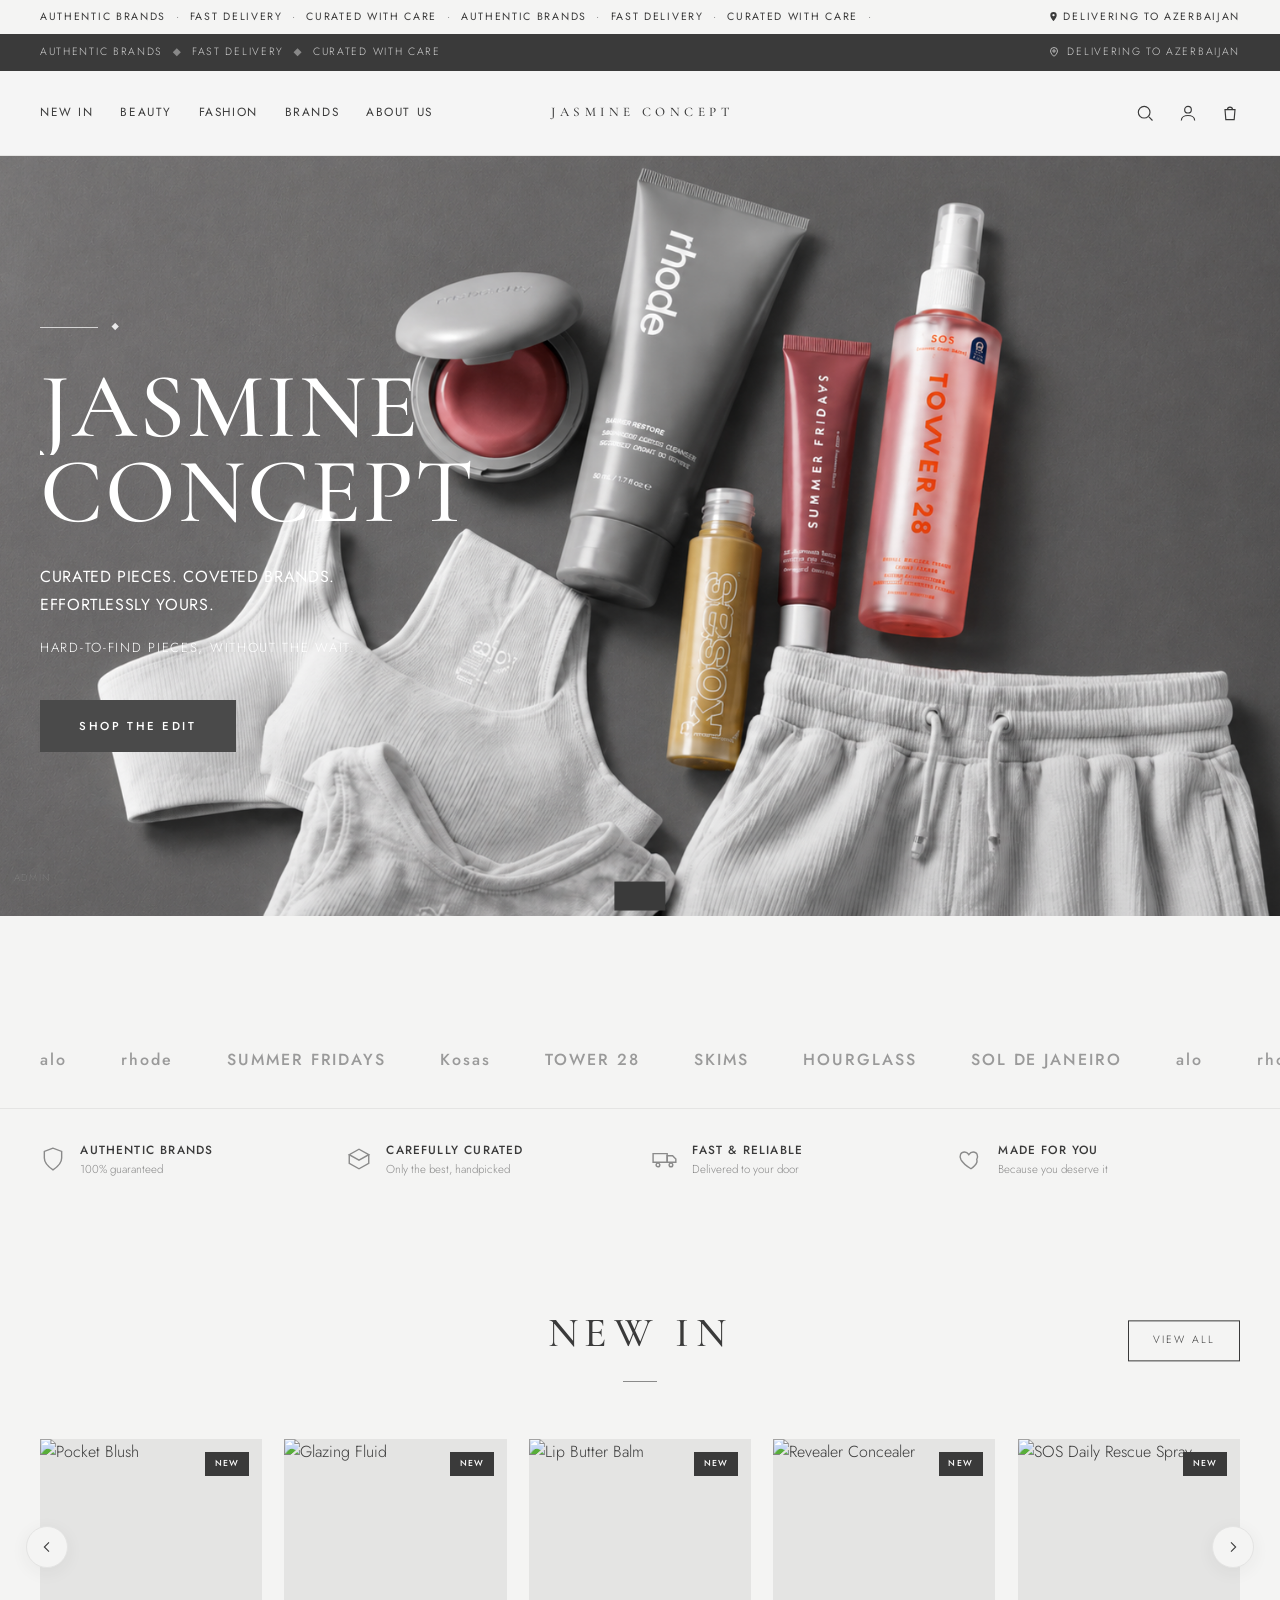
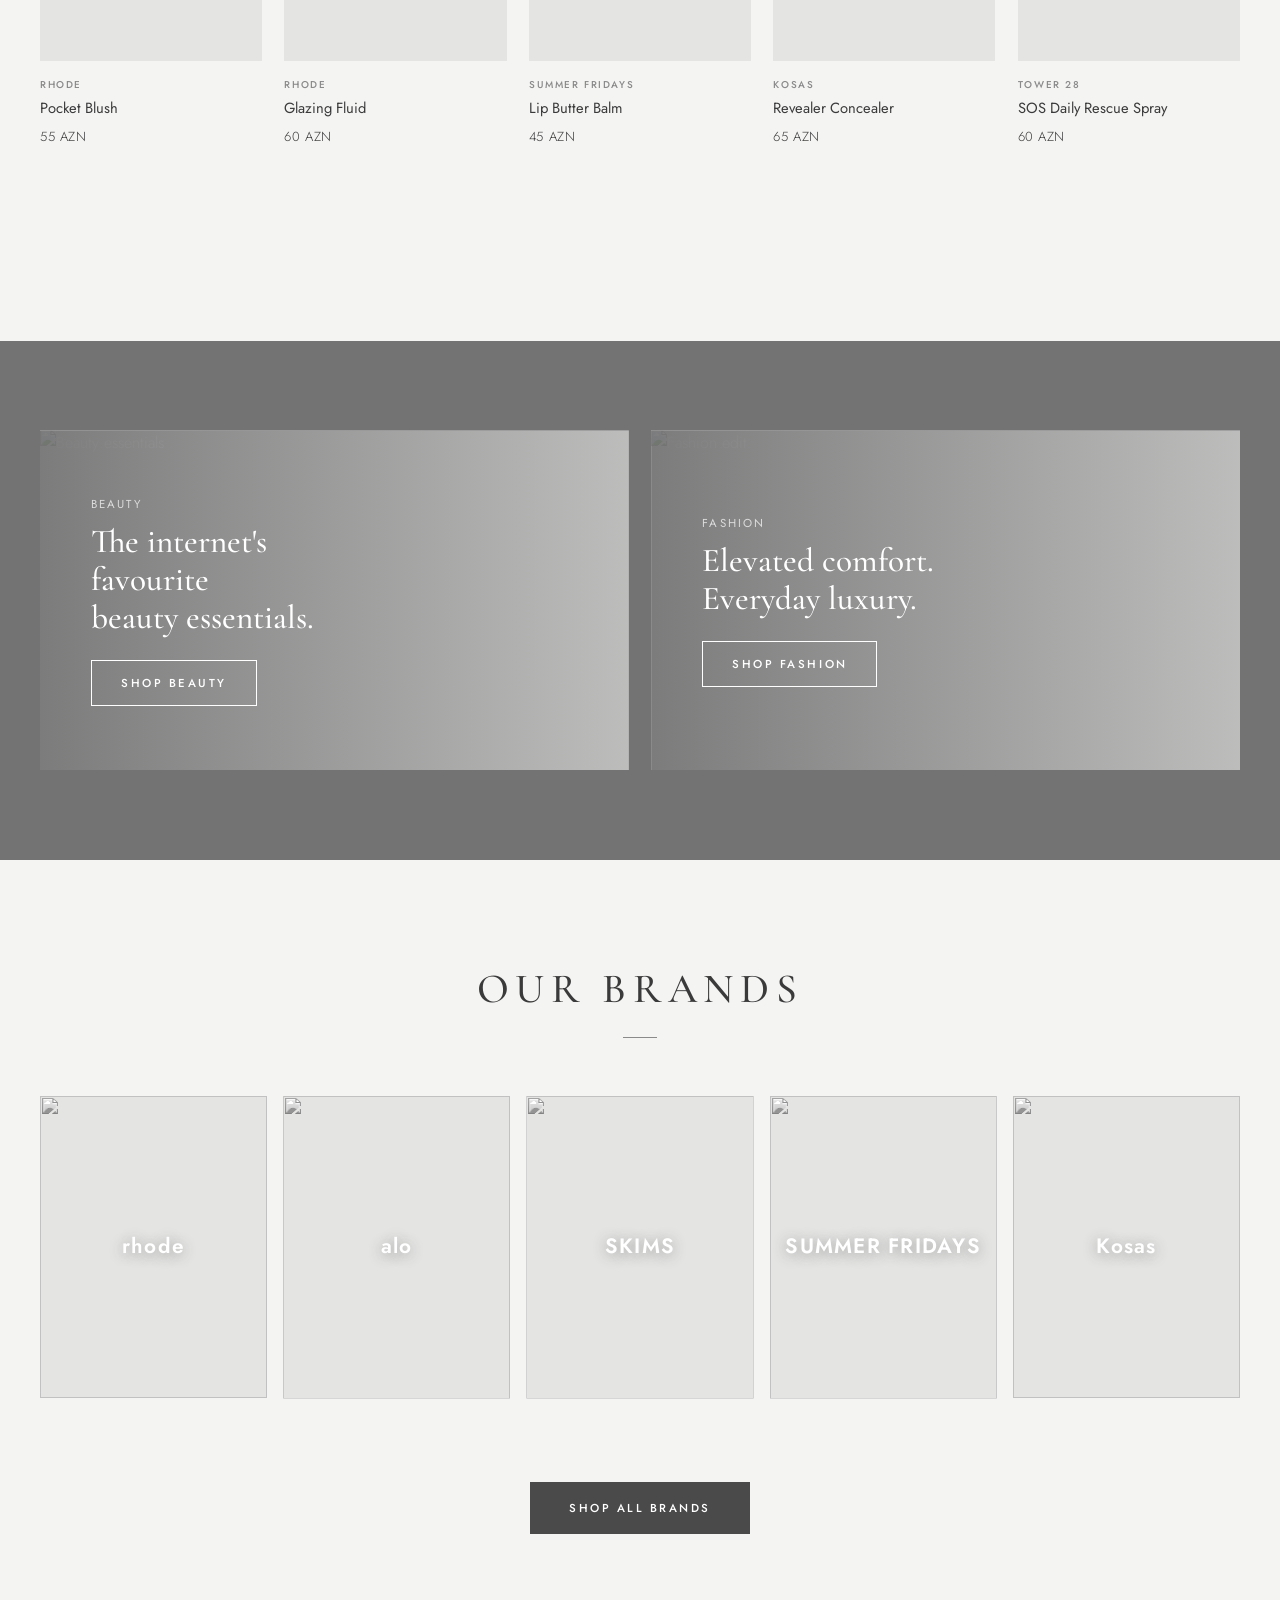
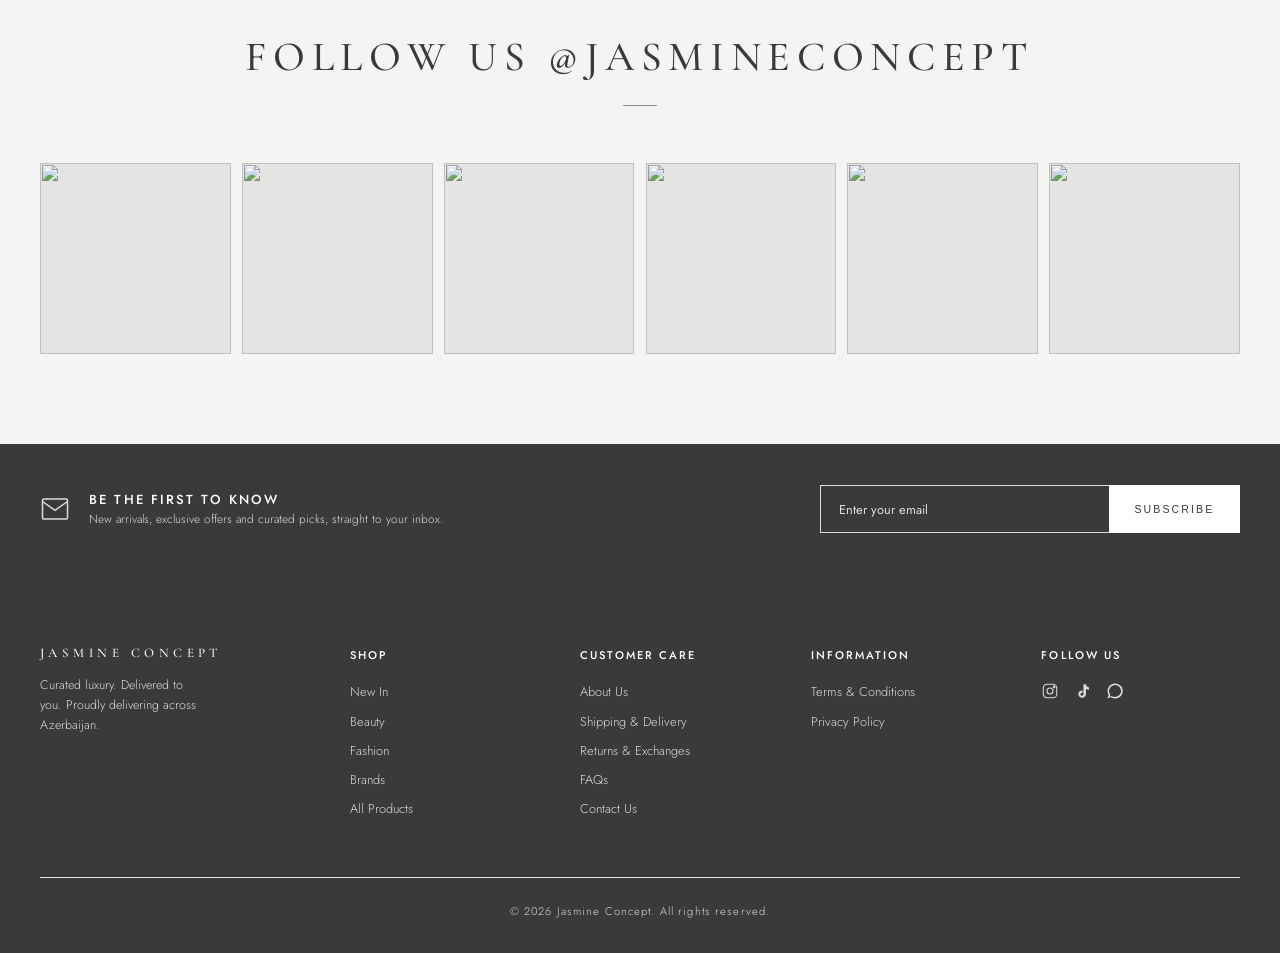
==== commit ef26938a: "White base + grey panels, and remove JC monogram from logo - Color/spacing: off-white page base with" ====
--- a/index.html
+++ b/index.html
@@ -67,7 +67,6 @@
         </div>
 
         <a href="#" class="logo" aria-label="Jasmine Concept home">
-          <span class="mono"><span class="j">J</span>C</span>
           <span class="name">Jasmine Concept</span>
         </a>
 
@@ -88,7 +87,7 @@
   </header>
 
   <!-- hero -->
-  <section class="hero">
+  <section class="hero section--grey">
     <div class="wrap">
       <div class="hero-copy">
         <div class="hero-eyebrow"><span class="orn-line"></span><span class="diamond">◆</span></div>
@@ -147,7 +146,7 @@
   </section>
 
   <!-- promo split -->
-  <section class="block" style="padding-top:0;">
+  <section class="block section--grey">
     <div class="wrap">
       <div class="promo">
         <div class="promo-card" id="beauty">
@@ -221,7 +220,7 @@
     <div class="wrap">
       <div class="foot-grid">
         <div class="foot-brand">
-          <div class="logo"><span class="mono"><span class="j">J</span>C</span><span class="name">Jasmine Concept</span></div>
+          <div class="logo"><span class="name">Jasmine Concept</span></div>
           <p>Curated luxury. Delivered to you. Proudly delivering across Azerbaijan.</p>
         </div>
         <div class="foot-col">
--- a/css/style.css
+++ b/css/style.css
@@ -1,12 +1,26 @@
   :root{
-    /* ── client palette: Seasalt → Dim gray ── */
-    --seasalt:   #F8F9FA;
-    --platinum:  #E1E2E4;
-    --platinum-2:#D2D5D8;
-    --french:    #B2B6BA;
-    --dim:       #696E71;
-    --ink:       #1c1d1f;
-    --ink-soft:  #4a4c4f;
+    /* ── colour system: white base + grey panels ── */
+    --bg:           #f4f4f3;  /* off-white page base */
+    --panel:        #737373;  /* the grey tone — used by .section--grey */
+    --text:         #3a3a3a;  /* dark text on white (not pure black) */
+    --muted:        #8a8a8a;  /* secondary text on white */
+    --text-on-dark: #ffffff;  /* text on grey / dark panels */
+    --muted-on-dark:#dcdcdc;  /* secondary text on grey / dark panels */
+    --button:       #4a4a4a;  /* solid CTA buttons */
+    --border:       #e4e4e3;  /* hairline dividers on white */
+    --section-gap:  96px;     /* white space between sections */
+
+    --surface-dark: #3a3a3a;  /* newsletter + footer dark bands */
+
+    /* legacy tokens remapped onto the system above — single source of truth.
+       Tune the variables above; everything below inherits. */
+    --seasalt:   var(--bg);
+    --platinum:  var(--border);
+    --platinum-2:var(--border);
+    --french:    var(--muted);
+    --dim:       var(--muted);
+    --ink:       var(--text);
+    --ink-soft:  var(--text);
 
     --maxw: 1280px;
     --ease: cubic-bezier(.22,.61,.36,1);
@@ -16,7 +30,7 @@
   html{ scroll-behavior:smooth; }
   body{
     background:var(--seasalt);
-    color:var(--ink);
+    color:var(--text);
     font-family:'Jost', system-ui, sans-serif;
     font-weight:300;
     line-height:1.6;
@@ -25,17 +39,46 @@
   }
   a{ color:inherit; text-decoration:none; }
   img{ display:block; max-width:100%; }
-  ::selection{ background:var(--dim); color:#fff; }
+  ::selection{ background:var(--surface-dark); color:var(--text-on-dark); }
 
   .serif{ font-family:'Cormorant Garamond', Georgia, serif; }
   .wrap{ max-width:var(--maxw); margin:0 auto; padding:0 clamp(1rem,4vw,2.5rem); }
 
   .caps{ text-transform:uppercase; letter-spacing:.18em; font-size:.72rem; font-weight:400; }
 
+  /* ───────── grey panels + dark bands + section spacing ─────────
+     White is the base; grey reads as separated panels on white.
+     .section--grey re-scopes the text tokens to their on-dark variants
+     so every descendant flips white automatically. */
+  .section--grey{
+    color:var(--text-on-dark);
+    --text:     var(--text-on-dark);
+    --ink:      var(--text-on-dark);
+    --ink-soft: var(--text-on-dark);
+    --muted:    var(--muted-on-dark);
+    --dim:      var(--muted-on-dark);
+    --french:   var(--muted-on-dark);
+  }
+  /* the grey fill applies to block panels (promo); the hero keeps its photo */
+  .section--grey.block{
+    background:var(--panel);
+    margin-block:var(--section-gap);   /* white above + below the band */
+  }
+  .hero.section--grey{ margin-bottom:var(--section-gap); }
+
+  /* dark bands (newsletter, footer) also need on-dark text tokens */
+  .newsletter, footer{
+    --text:     var(--text-on-dark);
+    --muted:    var(--muted-on-dark);
+    --dim:      var(--muted-on-dark);
+    --french:   var(--muted-on-dark);
+    --ink-soft: var(--text-on-dark);
+  }
+
   /* ───────── announcement bar ───────── */
   .announce{
-    background:var(--platinum);
-    color:var(--ink-soft);
+    background:var(--bg);
+    color:var(--text);
     font-size:.66rem; letter-spacing:.16em; text-transform:uppercase;
     font-weight:400;
   }
@@ -69,7 +112,7 @@
   /* ───────── header ───────── */
   header{
     position:sticky; top:0; z-index:50;
-    background:rgba(248,249,250,.9);
+    background:rgba(246,246,245,.9);
     backdrop-filter:blur(10px);
     border-bottom:1px solid var(--platinum);
   }
@@ -117,7 +160,7 @@
   .icon-btn svg{ width:20px; height:20px; }
   .cart-count{
     position:absolute; top:-7px; right:-9px;
-    background:var(--ink); color:#fff; font-size:.56rem; font-weight:500;
+    background:var(--ink); color:var(--text-on-dark); font-size:.56rem; font-weight:500;
     width:16px; height:16px; border-radius:50%; display:grid; place-items:center;
     letter-spacing:0;
   }
@@ -133,29 +176,28 @@
   .hero{
     position:relative; display:flex; align-items:center;
     min-height:min(86vh,760px);
-    background:var(--platinum-2) center/cover no-repeat;
+    background:var(--bg) center/cover no-repeat;
     background-image:
-      linear-gradient(100deg, rgba(236,236,234,.96) 0%, rgba(236,236,234,.78) 32%, rgba(236,236,234,.30) 52%, rgba(236,236,234,0) 68%),
-      url('https://images.unsplash.com/photo-1522335789203-aabd1fc54bc9?auto=format&fit=crop&w=1800&q=80');
+      url('../assets/hero.jpg');
     filter:saturate(.92);
   }
   .hero .wrap{ width:100%; }
   .hero-copy{ max-width:560px; padding:3rem 0; }
   .hero-eyebrow{ display:flex; align-items:center; gap:.85rem; margin-bottom:1.9rem; }
-  .hero-eyebrow .orn-line{ width:58px; height:1px; background:var(--ink); opacity:.55; }
-  .hero-eyebrow .diamond{ color:var(--ink); font-size:.6rem; opacity:.7; }
+  .hero-eyebrow .orn-line{ width:58px; height:1px; background:var(--text); opacity:.7; }
+  .hero-eyebrow .diamond{ color:var(--text); font-size:.6rem; opacity:.85; }
   h1.hero-title{
     font-family:'Cormorant Garamond', serif; font-weight:500;
     font-size:clamp(3.2rem,7.2vw,6.4rem); line-height:.92; letter-spacing:.02em;
-    text-transform:uppercase; color:var(--ink);
+    text-transform:uppercase; color:var(--text);
   }
   .hero-tag{
     margin-top:1.8rem; font-size:1rem; letter-spacing:.04em; text-transform:uppercase;
-    color:var(--ink); font-weight:400; line-height:1.7;
+    color:var(--text); font-weight:400; line-height:1.7;
   }
   .hero-sub{
     margin-top:1.2rem; font-size:.82rem; letter-spacing:.13em; text-transform:uppercase;
-    color:var(--dim);
+    color:var(--text);
   }
 
   /* shared button */
@@ -163,26 +205,25 @@
     display:inline-flex; align-items:center; gap:.8rem;
     padding:1rem 2.4rem; margin-top:2.6rem;
     font-size:.72rem; letter-spacing:.22em; text-transform:uppercase; font-weight:500;
-    color:#fff; background:var(--ink); border:1px solid var(--ink); cursor:pointer;
+    color:var(--text-on-dark); background:var(--button); border:1px solid var(--button); cursor:pointer;
     position:relative; overflow:hidden; transition:color .4s var(--ease);
   }
   .btn span{ position:relative; z-index:1; transition:color .4s var(--ease); }
   .btn::before{
-    content:''; position:absolute; inset:0; background:var(--seasalt);
+    content:''; position:absolute; inset:0; background:var(--surface-dark);
     transform:translateY(100%); transition:transform .45s var(--ease); z-index:0;
   }
   .btn:hover::before{ transform:translateY(0); }
-  .btn:hover span{ color:var(--ink); }
-  .btn.ghost{ color:var(--ink); background:transparent; }
-  .btn.ghost::before{ background:var(--ink); }
-  .btn.ghost:hover span{ color:#fff; }
+  .btn:hover span{ color:var(--text-on-dark); }
+  .btn.ghost{ color:var(--text-on-dark); background:transparent; border-color:var(--text-on-dark); }
+  .btn.ghost::before{ background:var(--surface-dark); }
+  .btn.ghost:hover span{ color:var(--text-on-dark); }
 
   @media(max-width:820px){
     .hero{
       min-height:auto; align-items:flex-end;
       background-image:
-        linear-gradient(180deg, rgba(236,236,234,.92) 0%, rgba(236,236,234,.55) 40%, rgba(236,236,234,.85) 100%),
-        url('https://images.unsplash.com/photo-1522335789203-aabd1fc54bc9?auto=format&fit=crop&w=1200&q=80');
+        url('../assets/hero.jpg');
     }
     .hero-copy{ max-width:none; padding:14rem 0 3rem; }
   }
@@ -197,10 +238,10 @@
     font-weight:500; letter-spacing:.12em; color:var(--dim); font-size:1rem;
     opacity:.85; transition:opacity .3s var(--ease), color .3s var(--ease); white-space:nowrap;
   }
-  .brand-strip span:hover{ opacity:1; color:var(--ink); }
+  .brand-strip span:hover{ opacity:1; color:var(--text); }
 
   /* ───────── feature bar ───────── */
-  .features{ background:var(--platinum); }
+  .features{ background:var(--bg); }
   .features .wrap{
     display:grid; grid-template-columns:repeat(4,1fr); gap:1.5rem;
     padding-top:2rem; padding-bottom:2rem;
@@ -225,7 +266,7 @@
     font-size:.66rem; letter-spacing:.2em; text-transform:uppercase;
     transition:background .35s var(--ease), color .35s var(--ease);
   }
-  .sec-head .view-all:hover{ background:var(--ink); color:#fff; }
+  .sec-head .view-all:hover{ background:var(--ink); color:var(--text-on-dark); }
   @media(max-width:680px){ .sec-head .view-all{ display:none; } }
 
   /* ───────── product carousel ───────── */
@@ -246,7 +287,7 @@
     position:absolute; top:34%; transform:translateY(-50%);
     width:42px; height:42px; border-radius:50%; background:var(--seasalt);
     border:1px solid var(--platinum-2); cursor:pointer; display:grid; place-items:center;
-    box-shadow:0 4px 18px rgba(0,0,0,.06); z-index:3; color:var(--ink);
+    box-shadow:0 4px 18px rgba(58,58,58,.06); z-index:3; color:var(--ink);
     transition:background .3s var(--ease);
   }
   .arrow:hover{ background:var(--platinum); }
@@ -264,13 +305,13 @@
   .card:hover .card-frame img{ transform:scale(1.06); }
   .card-badge{
     position:absolute; top:.8rem; right:.8rem;
-    background:var(--ink); color:#fff; font-size:.54rem; letter-spacing:.14em;
+    background:var(--ink); color:var(--text-on-dark); font-size:.54rem; letter-spacing:.14em;
     text-transform:uppercase; padding:.32rem .6rem; font-weight:500; z-index:2;
   }
   .card-badge.sold{ background:var(--french); }
   .wish{
     position:absolute; bottom:.8rem; right:.8rem; width:34px; height:34px; border-radius:50%;
-    background:rgba(248,249,250,.85); border:none; cursor:pointer; display:grid; place-items:center;
+    background:rgba(246,246,245,.85); border:none; cursor:pointer; display:grid; place-items:center;
     color:var(--ink); opacity:0; transform:translateY(6px);
     transition:opacity .35s var(--ease), transform .35s var(--ease), color .3s;
   }
@@ -280,14 +321,14 @@
   .wish.active svg{ fill:currentColor; }
   .quick-add{
     position:absolute; left:0; right:0; bottom:0; z-index:2;
-    background:rgba(28,29,31,.92); color:#fff; border:none; cursor:pointer;
+    background:rgba(58,58,58,.92); color:var(--text-on-dark); border:none; cursor:pointer;
     padding:.85rem; font-size:.64rem; letter-spacing:.2em; text-transform:uppercase;
     transform:translateY(100%); transition:transform .4s var(--ease);
   }
   .card-frame:hover .quick-add{ transform:translateY(0); }
 
   .card-brand{ font-size:.62rem; letter-spacing:.16em; text-transform:uppercase; color:var(--dim); font-weight:500; }
-  .card-name{ font-size:.92rem; margin:.25rem 0 .35rem; color:var(--ink); font-weight:400; }
+  .card-name{ font-size:.92rem; margin:.25rem 0 .35rem; color:var(--text); font-weight:400; }
   .card-price{ font-size:.82rem; color:var(--ink-soft); letter-spacing:.04em; }
   .card.sold .card-name, .card.sold .card-price{ color:var(--french); }
 
@@ -302,7 +343,7 @@
     filter:grayscale(.2); transition:transform 1s var(--ease);
   }
   .promo-card:hover img{ transform:scale(1.05); }
-  .promo-card .veil{ position:absolute; inset:0; background:linear-gradient(90deg,rgba(248,249,250,.92),rgba(248,249,250,.35)); }
+  .promo-card .veil{ position:absolute; inset:0; background:linear-gradient(90deg,rgba(115,115,115,.92),rgba(115,115,115,.35)); }
   .promo-card .pc{ position:relative; z-index:1; max-width:62%; }
   .promo-card .caps{ color:var(--dim); }
   .promo-card h3{
@@ -323,8 +364,8 @@
   .brand-card img{ position:absolute; inset:0; width:100%; height:100%; object-fit:cover; filter:grayscale(1) contrast(1.02); transition:transform .8s var(--ease), filter .6s; }
   .brand-card:hover img{ transform:scale(1.06); filter:grayscale(.5); }
   .brand-card span{
-    position:relative; z-index:1; color:#fff; font-weight:600; letter-spacing:.06em;
-    font-size:1.3rem; text-shadow:0 2px 14px rgba(0,0,0,.45);
+    position:relative; z-index:1; color:var(--text-on-dark); font-weight:600; letter-spacing:.06em;
+    font-size:1.3rem; text-shadow:0 2px 14px rgba(58,58,58,.45);
   }
   .center-btn{ text-align:center; margin-top:2.6rem; }
 
@@ -336,7 +377,7 @@
   .insta-grid a:hover img{ transform:scale(1.08); filter:grayscale(0); }
 
   /* ───────── newsletter ───────── */
-  .newsletter{ background:var(--ink); color:var(--seasalt); }
+  .newsletter{ background:var(--surface-dark); color:var(--text-on-dark); }
   .newsletter .wrap{
     display:flex; align-items:center; justify-content:space-between; gap:2rem; flex-wrap:wrap;
     padding-top:2.6rem; padding-bottom:2.6rem;
@@ -348,23 +389,24 @@
   .nl-form{ display:flex; flex:1; max-width:420px; min-width:260px; }
   .nl-form input{
     flex:1; background:transparent; border:1px solid var(--dim); border-right:none;
-    color:#fff; padding:.85rem 1.1rem; font-family:inherit; font-size:.8rem; outline:none;
+    color:var(--text-on-dark); padding:.85rem 1.1rem; font-family:inherit; font-size:.8rem; outline:none;
   }
   .nl-form input::placeholder{ color:var(--french); }
   .nl-form button{
-    background:var(--seasalt); color:var(--ink); border:none; cursor:pointer;
+    background:var(--text-on-dark); color:var(--surface-dark); border:none; cursor:pointer;
     padding:0 1.6rem; font-size:.66rem; letter-spacing:.2em; text-transform:uppercase; font-weight:500;
   }
 
   /* ───────── footer ───────── */
-  footer{ background:var(--platinum); padding:clamp(3rem,6vw,4.5rem) 0 2rem; }
+  footer{ background:var(--surface-dark); color:var(--text-on-dark); padding:clamp(3rem,6vw,4.5rem) 0 2rem; }
   .foot-grid{ display:grid; grid-template-columns:1.4fr 1fr 1fr 1fr 1fr; gap:2rem; }
   .foot-brand .logo{ align-items:flex-start; }
   .foot-brand .logo .name{ padding-left:0; }
-  .foot-brand p{ font-size:.78rem; color:var(--dim); margin-top:1rem; max-width:24ch; }
+  footer .logo .mono, footer .logo .name{ color:var(--text-on-dark); }
+  .foot-brand p{ font-size:.78rem; color:var(--muted); margin-top:1rem; max-width:24ch; }
   .foot-col h5{ font-size:.7rem; letter-spacing:.18em; text-transform:uppercase; margin-bottom:1.1rem; font-weight:500; }
-  .foot-col a{ display:block; font-size:.8rem; color:var(--ink-soft); margin-bottom:.55rem; transition:color .3s; }
-  .foot-col a:hover{ color:var(--ink); }
+  .foot-col a{ display:block; font-size:.8rem; color:var(--muted); margin-bottom:.55rem; transition:color .3s; }
+  .foot-col a:hover{ color:var(--text-on-dark); }
   .foot-social{ display:flex; gap:.9rem; margin-top:.2rem; }
   .foot-social a{ color:var(--dim); }
   .foot-social svg{ width:18px; height:18px; }
@@ -376,7 +418,7 @@
 
   /* ───────── cart drawer ───────── */
   .overlay{
-    position:fixed; inset:0; background:rgba(28,29,31,.45); z-index:90;
+    position:fixed; inset:0; background:rgba(58,58,58,.45); z-index:90;
     opacity:0; visibility:hidden; transition:opacity .4s var(--ease), visibility .4s;
   }
   .overlay.open{ opacity:1; visibility:visible; }
@@ -391,7 +433,7 @@
     padding:1.4rem 1.6rem; border-bottom:1px solid var(--platinum);
   }
   .drawer-head h3{ font-size:.82rem; letter-spacing:.18em; text-transform:uppercase; font-weight:500; }
-  .drawer-close{ background:none; border:none; cursor:pointer; font-size:1.4rem; line-height:1; color:var(--ink); }
+  .drawer-close{ background:none; border:none; cursor:pointer; font-size:1.4rem; line-height:1; color:var(--text); }
   .drawer-body{ flex:1; overflow-y:auto; padding:1.2rem 1.6rem; }
   .cart-empty{ text-align:center; color:var(--dim); padding:3rem 1rem; font-size:.85rem; }
   .cart-item{ display:flex; gap:1rem; padding:1rem 0; border-bottom:1px solid var(--platinum); }
@@ -400,14 +442,14 @@
   .cart-item .ci-brand{ font-size:.62rem; letter-spacing:.14em; text-transform:uppercase; color:var(--dim); }
   .cart-item .ci-price{ font-size:.8rem; color:var(--ink-soft); margin-top:.2rem; }
   .ci-qty{ display:flex; align-items:center; gap:.6rem; margin-top:.5rem; }
-  .ci-qty button{ width:22px; height:22px; border:1px solid var(--platinum-2); background:none; cursor:pointer; color:var(--ink); }
+  .ci-qty button{ width:22px; height:22px; border:1px solid var(--border); background:none; cursor:pointer; color:var(--text); }
   .ci-remove{ background:none; border:none; cursor:pointer; color:var(--dim); font-size:.66rem; letter-spacing:.1em; text-transform:uppercase; margin-left:auto; align-self:flex-start; }
   .drawer-foot{ padding:1.4rem 1.6rem; border-top:1px solid var(--platinum); }
   .cart-total{ display:flex; justify-content:space-between; font-size:.9rem; margin-bottom:1rem; }
   .cart-total strong{ font-weight:500; }
   .checkout{
     width:100%; display:flex; align-items:center; justify-content:center; gap:.7rem;
-    background:#25D366; color:#fff; border:none; cursor:pointer; padding:1rem;
+    background:#25D366; color:var(--text-on-dark); border:none; cursor:pointer; padding:1rem;
     font-size:.72rem; letter-spacing:.18em; text-transform:uppercase; font-weight:500;
   }
   .checkout svg{ width:18px; height:18px; }
@@ -425,7 +467,7 @@
   /* toast */
   .toast{
     position:fixed; bottom:24px; left:50%; transform:translateX(-50%) translateY(120%);
-    background:var(--ink); color:#fff; padding:.9rem 1.6rem; font-size:.74rem;
+    background:var(--ink); color:var(--text-on-dark); padding:.9rem 1.6rem; font-size:.74rem;
     letter-spacing:.1em; z-index:200; transition:transform .4s var(--ease);
   }
   .toast.show{ transform:translateX(-50%) translateY(0); }
@@ -497,7 +539,7 @@
 
     /* ── button polish: lift + glint sweep ── */
     .btn{ transition:color .45s var(--ease), transform .35s var(--ease), box-shadow .45s var(--ease); }
-    .btn:hover{ transform:translateY(-3px); box-shadow:0 14px 30px rgba(28,29,31,.18); }
+    .btn:hover{ transform:translateY(-3px); box-shadow:0 14px 30px rgba(58,58,58,.18); }
     .btn:active{ transform:translateY(-1px) scale(.99); }
     .btn::after{ content:''; position:absolute; top:0; bottom:0; left:-75%; width:55%; z-index:1;
       background:linear-gradient(100deg, transparent, rgba(255,255,255,.5), transparent);
@@ -507,14 +549,14 @@
 
     /* ── header, icons, arrows, cart ── */
     header{ transition:box-shadow .4s var(--ease), background .4s var(--ease); }
-    header.scrolled{ box-shadow:0 6px 24px rgba(28,29,31,.07); }
+    header.scrolled{ box-shadow:0 6px 24px rgba(58,58,58,.07); }
     .icon-btn{ transition:transform .35s var(--ease), opacity .3s; }
     .icon-btn:hover{ transform:translateY(-2px) scale(1.08); }
     .cart-count{ transition:transform .3s var(--ease); }
     .cart-count.pop{ animation:countPop .5s var(--ease); }
     @keyframes countPop{ 0%{ transform:scale(1); } 40%{ transform:scale(1.55); } 100%{ transform:scale(1); } }
     .arrow{ transition:background .3s var(--ease), transform .3s var(--ease), box-shadow .3s; }
-    .arrow.prev:hover, .arrow.next:hover{ transform:translateY(-50%) scale(1.12); box-shadow:0 8px 22px rgba(0,0,0,.1); }
+    .arrow.prev:hover, .arrow.next:hover{ transform:translateY(-50%) scale(1.12); box-shadow:0 8px 22px rgba(58,58,58,.1); }
     .nl-form button:hover{ transform:translateX(2px); opacity:.9; transition:transform .3s var(--ease), opacity .3s; }
     .checkout{ transition:filter .3s, transform .3s var(--ease); }
     .checkout:hover{ filter:brightness(1.06); transform:translateY(-2px); }
@@ -523,7 +565,7 @@
     .card{ transition:transform .45s var(--ease); }
     .card:hover{ transform:translateY(-5px); }
     .brand-card{ transition:transform .45s var(--ease), box-shadow .45s var(--ease); }
-    .brand-card:hover{ transform:translateY(-5px); box-shadow:0 18px 36px rgba(28,29,31,.16); }
+    .brand-card:hover{ transform:translateY(-5px); box-shadow:0 18px 36px rgba(58,58,58,.16); }
     .brand-strip span{ transition:opacity .3s var(--ease), color .3s var(--ease), transform .3s var(--ease); }
     .brand-strip span:hover{ transform:translateY(-2px); }
   }
--- a/css/animations.css
+++ b/css/animations.css
@@ -131,9 +131,9 @@
   html.lux .logo{ transition:transform .5s var(--lux-ease); transform-origin:center; }
   html.lux header.scrolled{ box-shadow:none; }          /* defer to nav-solid */
   html.lux body.nav-solid header{
-    background:rgba(248,249,250,.86);
+    background:rgba(246,246,245,.86);
     -webkit-backdrop-filter:blur(12px); backdrop-filter:blur(12px);
-    box-shadow:0 6px 24px rgba(28,29,31,.07);
+    box-shadow:0 6px 24px rgba(58,58,58,.07);
   }
   html.lux body.nav-solid .logo{ transform:scale(.9); }
 }
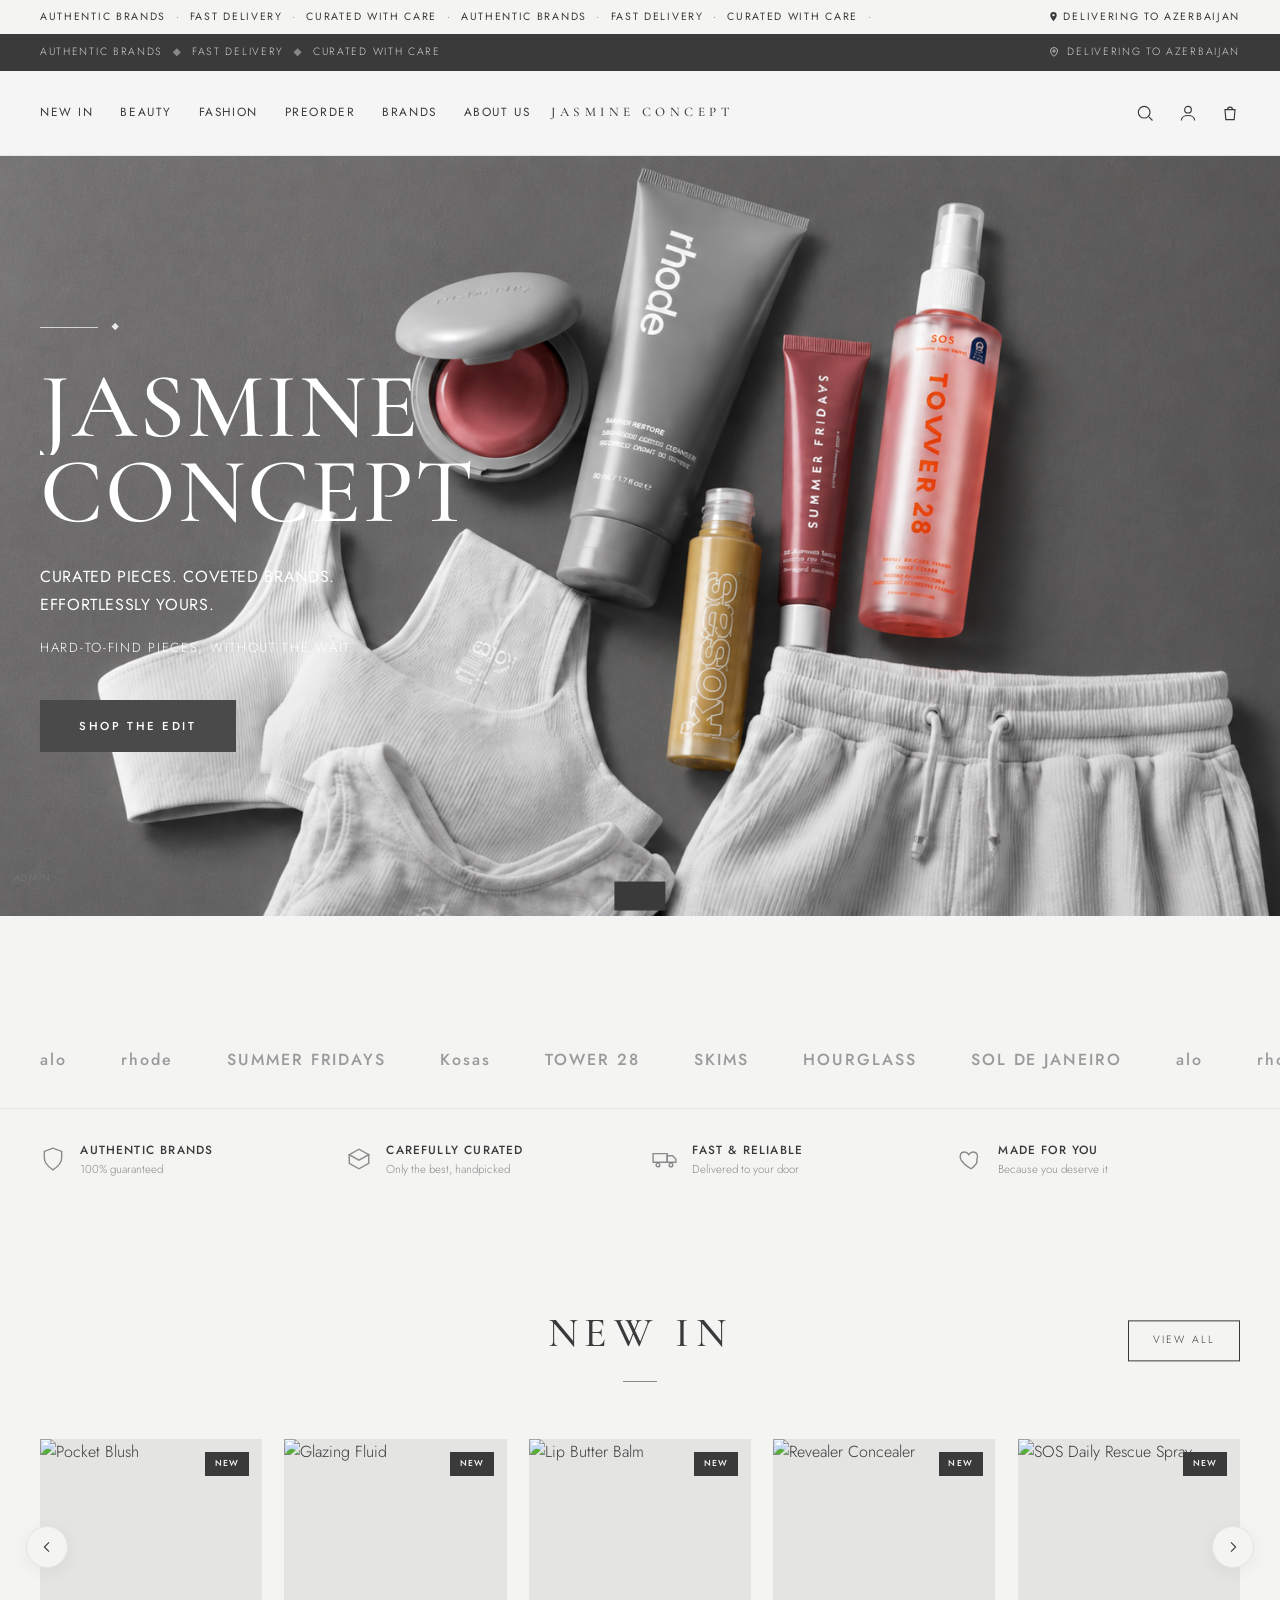
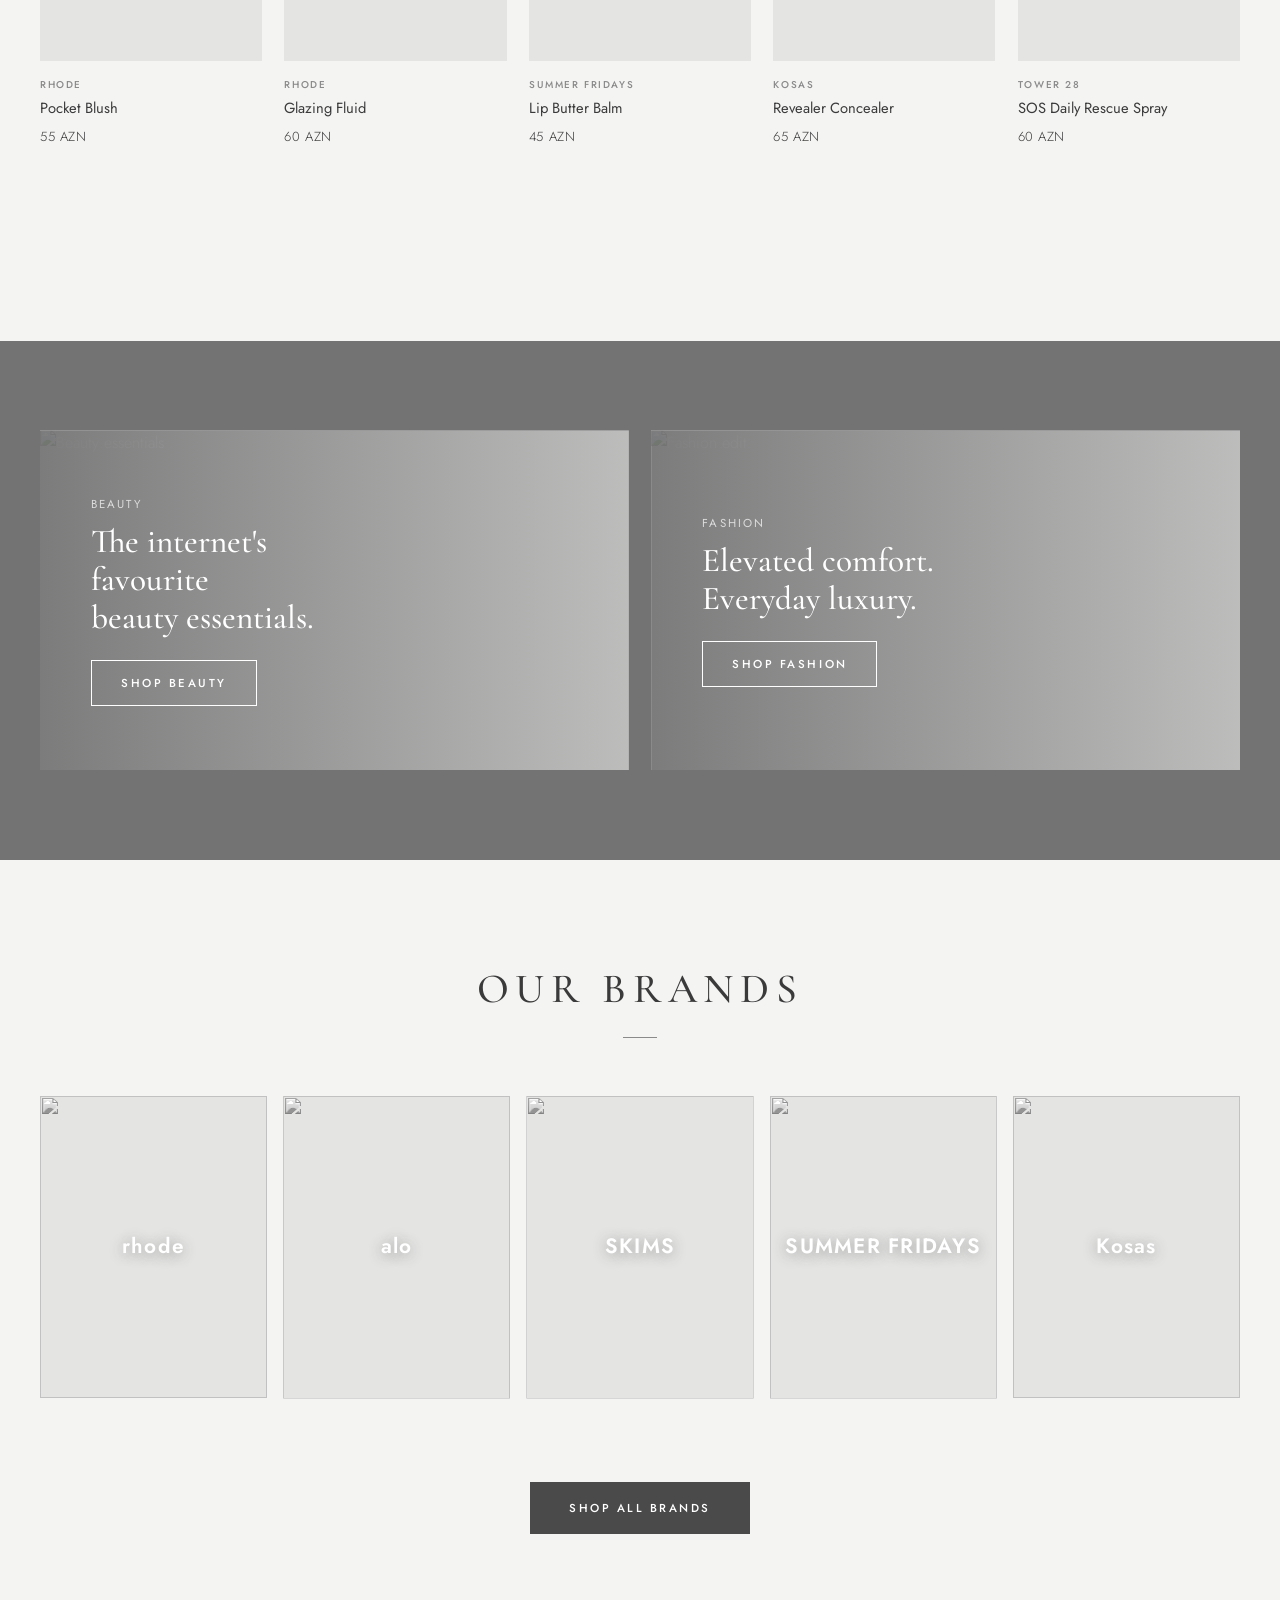
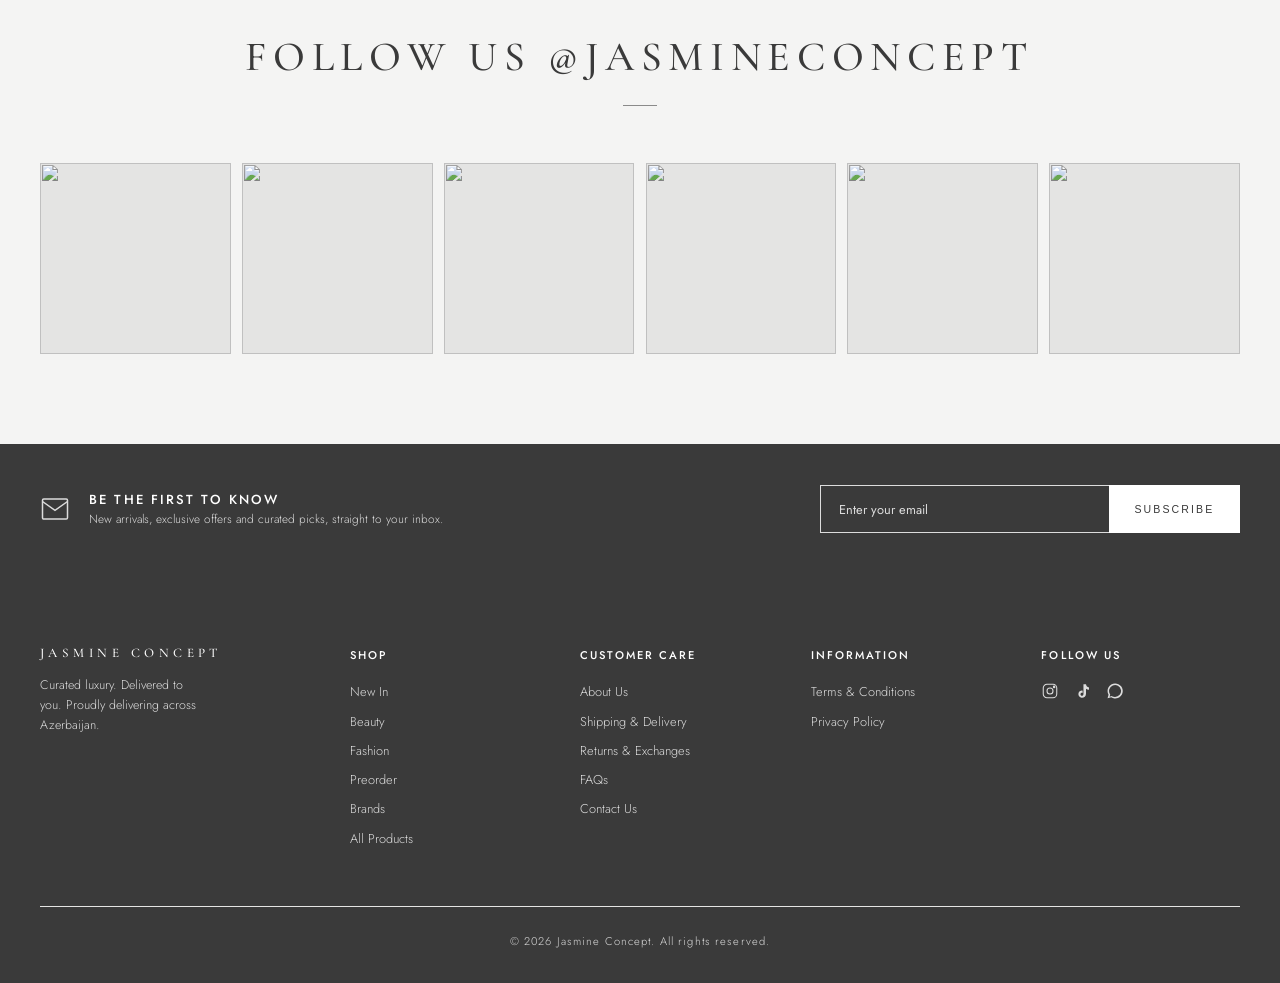
==== commit c6739c99: "Add client reviews: private submit page, admin approval, homepage section - review.html: name + 5-st" ====
--- a/index.html
+++ b/index.html
@@ -61,6 +61,7 @@
             <a href="#new-in">New In</a>
             <a href="#beauty">Beauty</a>
             <a href="#fashion">Fashion</a>
+            <a href="preorder.html">Preorder</a>
             <a href="#brands">Brands</a>
             <a href="#about">About Us</a>
           </nav>
@@ -186,6 +187,18 @@
     </div>
   </section>
 
+  <!-- what our clients say (approved reviews only; hidden when none) -->
+  <section class="block reviews" id="reviews" hidden>
+    <div class="wrap">
+      <div class="sec-head">
+        <h2>What Our Clients Say</h2>
+        <div class="rule"></div>
+      </div>
+      <div class="rv-agg" id="reviewsAgg"></div>
+      <div class="rv-cards" id="reviewsCards"></div>
+    </div>
+  </section>
+
   <!-- instagram -->
   <section class="block" id="about" style="padding-top:0;">
     <div class="wrap">
@@ -225,7 +238,7 @@
         </div>
         <div class="foot-col">
           <h5>Shop</h5>
-          <a href="#new-in">New In</a><a href="#beauty">Beauty</a><a href="#fashion">Fashion</a><a href="#brands">Brands</a><a href="#new-in">All Products</a>
+          <a href="#new-in">New In</a><a href="#beauty">Beauty</a><a href="#fashion">Fashion</a><a href="preorder.html">Preorder</a><a href="#brands">Brands</a><a href="#new-in">All Products</a>
         </div>
         <div class="foot-col">
           <h5>Customer Care</h5>
@@ -271,7 +284,7 @@
   <nav class="mobile-menu" id="mobileMenu">
     <button class="mm-close" id="mmClose">&times;</button>
     <a href="#new-in">New In</a><a href="#beauty">Beauty</a><a href="#fashion">Fashion</a>
-    <a href="#brands">Brands</a><a href="#about">About Us</a>
+    <a href="preorder.html">Preorder</a><a href="#brands">Brands</a><a href="#about">About Us</a>
   </nav>
 
   <div class="toast" id="toast"></div>
--- a/css/style.css
+++ b/css/style.css
@@ -331,6 +331,34 @@
   .card-name{ font-size:.92rem; margin:.25rem 0 .35rem; color:var(--text); font-weight:400; }
   .card-price{ font-size:.82rem; color:var(--ink-soft); letter-spacing:.04em; }
   .card.sold .card-name, .card.sold .card-price{ color:var(--french); }
+  /* preorder: delivery line under the price (reuses --muted, no new colour) */
+  .card-pre{ font-size:.72rem; color:var(--muted); margin-top:.35rem; letter-spacing:.02em; }
+
+  /* standalone product grid (preorder page) — same .card component, no carousel */
+  .product-grid{ display:grid; grid-template-columns:repeat(4,1fr); gap:1.4rem; }
+  @media(max-width:1100px){ .product-grid{ grid-template-columns:repeat(3,1fr); } }
+  @media(max-width:760px){ .product-grid{ grid-template-columns:repeat(2,1fr); } }
+  @media(max-width:420px){ .product-grid{ grid-template-columns:1fr; } }
+  .empty-note{ text-align:center; color:var(--muted); padding:clamp(3rem,8vw,5rem) 1rem; font-size:.95rem; letter-spacing:.02em; }
+
+  /* ───────── what our clients say (approved reviews) ───────── */
+  .reviews .rv-agg{
+    display:flex; align-items:baseline; justify-content:center; flex-wrap:wrap;
+    gap:.5rem; margin-bottom:clamp(2rem,4.5vw,3.2rem);
+  }
+  .reviews .rv-agg .score{ font-family:'Cormorant Garamond',Georgia,serif; font-weight:500; font-size:clamp(2.2rem,6vw,3rem); color:var(--text); line-height:1; }
+  .reviews .rv-agg .star{ color:#d9a441; font-size:1.35rem; }
+  .reviews .rv-agg .dot{ color:var(--muted); margin:0 .1rem; }
+  .reviews .rv-agg .count{ color:var(--muted); font-size:.95rem; letter-spacing:.04em; }
+
+  .reviews .rv-cards{ display:flex; flex-wrap:wrap; justify-content:center; gap:clamp(1rem,3vw,2.2rem) clamp(1.4rem,4vw,3rem); }
+  .rv-quote-card{ text-align:center; padding:.5rem .6rem; white-space:nowrap; }
+  .rv-quote-card .who{ font-family:'Cormorant Garamond',Georgia,serif; font-size:1.45rem; color:var(--text); letter-spacing:.01em; }
+  .rv-quote-card .dash{ color:var(--muted); margin:0 .5em; }
+  .rv-quote-card .stars{ font-size:1rem; letter-spacing:.12em; }
+  .rv-quote-card .stars .on{ color:#d9a441; }
+  .rv-quote-card .stars .off{ color:var(--border); }
+  @media(max-width:520px){ .reviews .rv-cards{ flex-direction:column; align-items:center; gap:1rem; } }
 
   /* ───────── promo split ───────── */
   .promo{ display:grid; grid-template-columns:1fr 1fr; gap:1.4rem; }
@@ -441,6 +469,7 @@
   .cart-item .ci-name{ font-size:.85rem; }
   .cart-item .ci-brand{ font-size:.62rem; letter-spacing:.14em; text-transform:uppercase; color:var(--dim); }
   .cart-item .ci-price{ font-size:.8rem; color:var(--ink-soft); margin-top:.2rem; }
+  .cart-item .ci-pre{ font-size:.64rem; letter-spacing:.08em; text-transform:uppercase; color:var(--muted); margin-top:.3rem; }
   .ci-qty{ display:flex; align-items:center; gap:.6rem; margin-top:.5rem; }
   .ci-qty button{ width:22px; height:22px; border:1px solid var(--border); background:none; cursor:pointer; color:var(--text); }
   .ci-remove{ background:none; border:none; cursor:pointer; color:var(--dim); font-size:.66rem; letter-spacing:.1em; text-transform:uppercase; margin-left:auto; align-self:flex-start; }
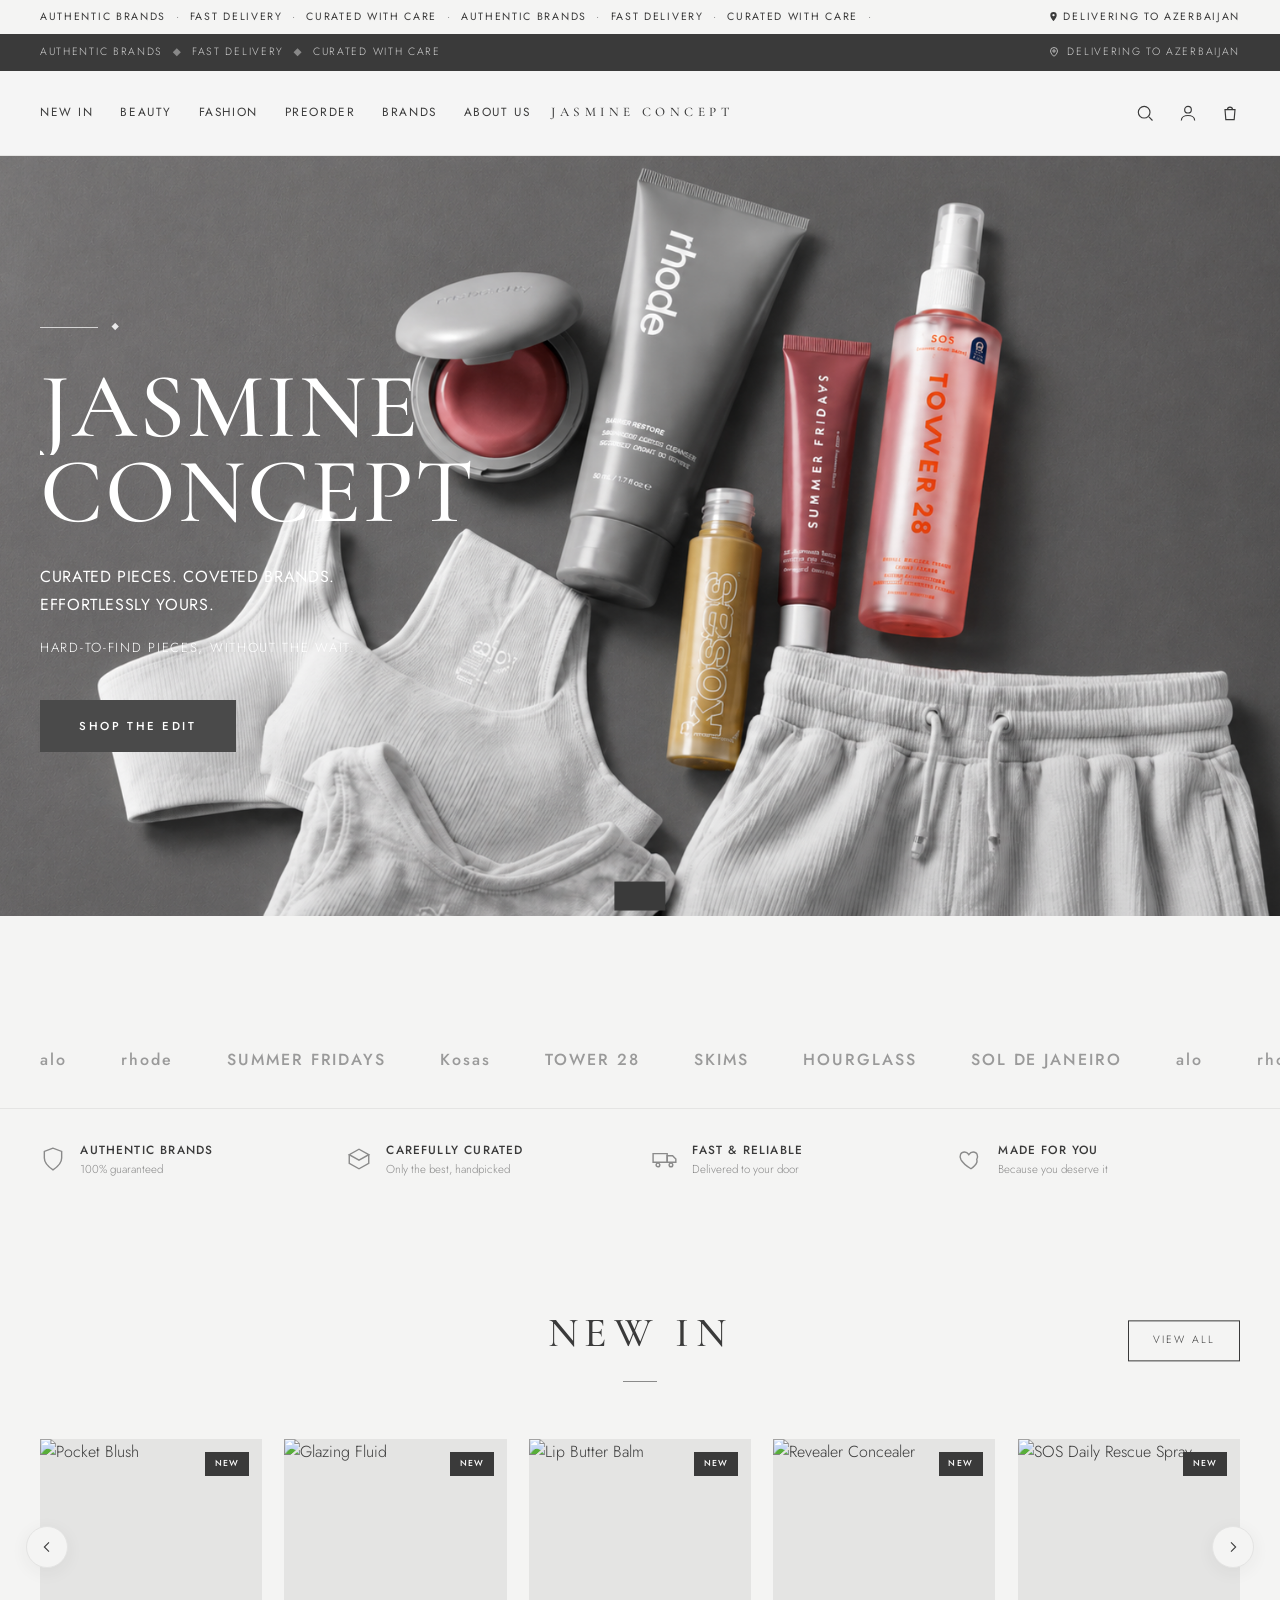
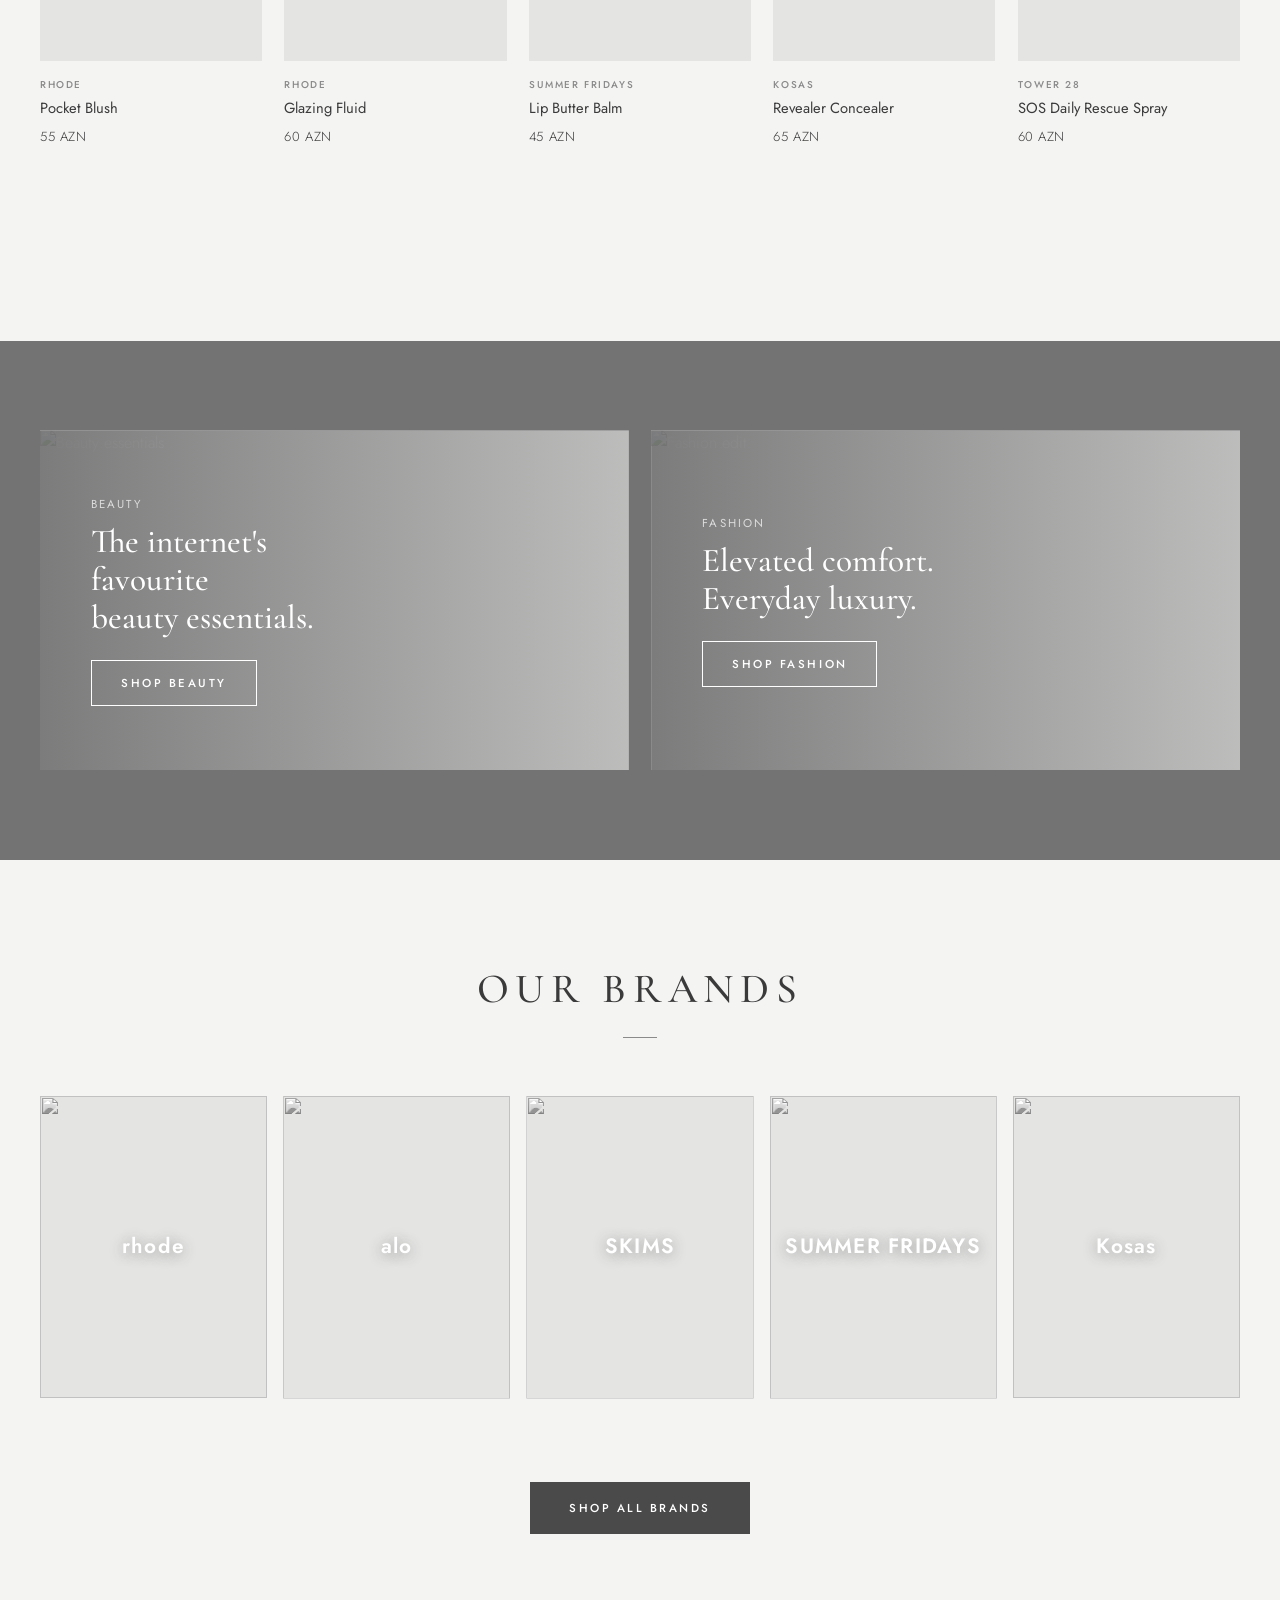
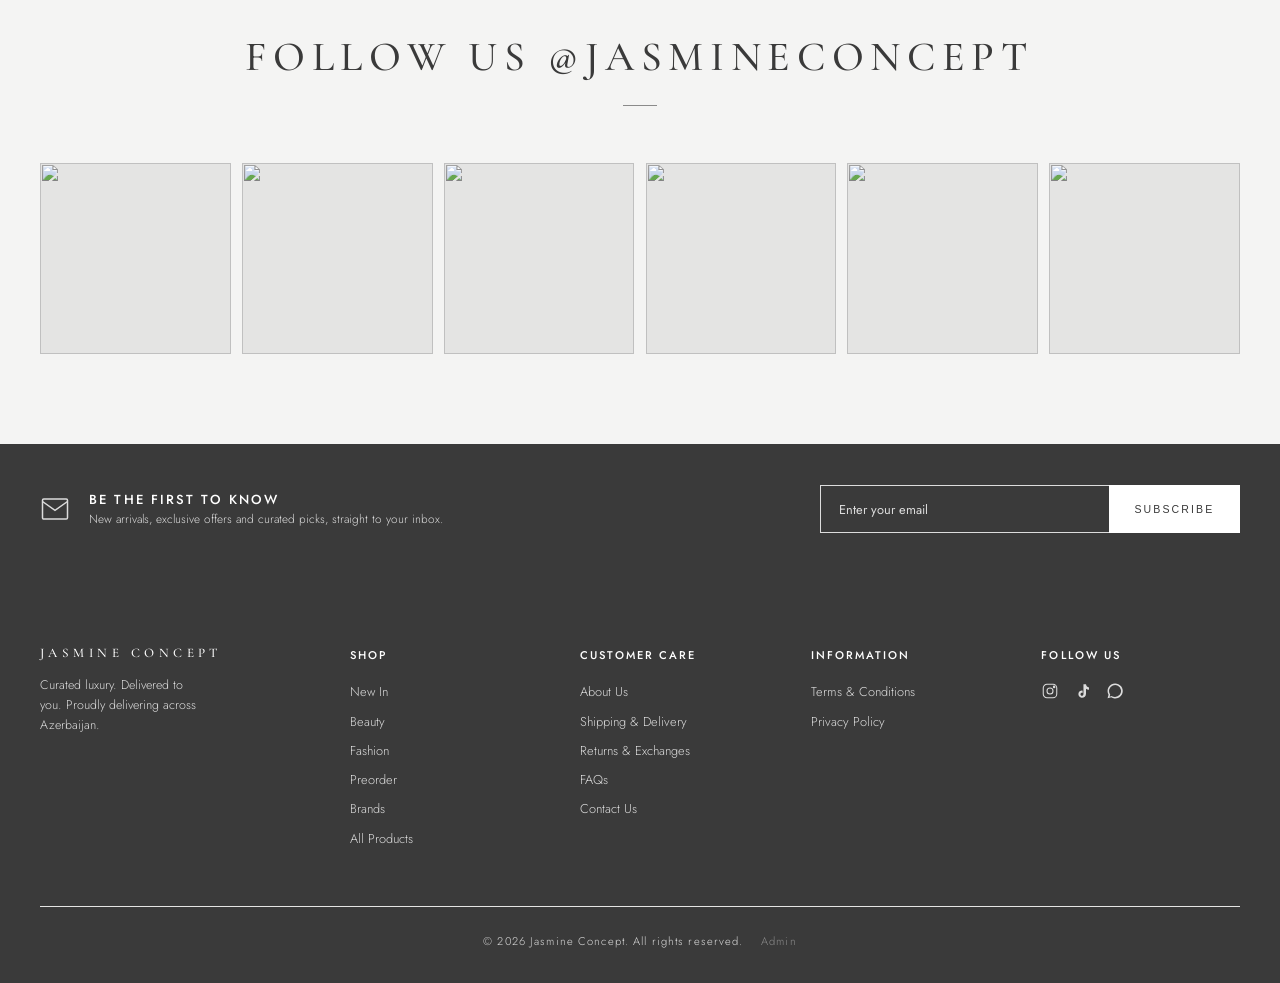
==== commit c982b79b: "Move admin entry into the footer bottom line on all pages - Relocate the Admin link from a fixed bot" ====
--- a/index.html
+++ b/index.html
@@ -257,11 +257,12 @@
           </div>
         </div>
       </div>
-      <div class="foot-bottom">© 2026 Jasmine Concept. All rights reserved.</div>
+      <div class="foot-bottom">
+        <span>© 2026 Jasmine Concept. All rights reserved.</span>
+        <a href="admin/index.html" class="admin-link">Admin</a>
+      </div>
     </div>
   </footer>
-
-  <a href="admin/index.html" class="admin-link">Admin</a>
 
   <!-- cart -->
   <div class="overlay" id="overlay"></div>
--- a/css/style.css
+++ b/css/style.css
@@ -441,6 +441,7 @@
   .foot-bottom{
     margin-top:3rem; padding-top:1.6rem; border-top:1px solid var(--platinum-2);
     text-align:center; font-size:.7rem; letter-spacing:.1em; color:var(--dim);
+    display:flex; align-items:center; justify-content:center; gap:1.1rem; flex-wrap:wrap;
   }
   @media(max-width:820px){ .foot-grid{ grid-template-columns:1fr 1fr; } .foot-brand{ grid-column:1/-1; } }
 
@@ -501,8 +502,9 @@
   }
   .toast.show{ transform:translateX(-50%) translateY(0); }
 
-  .admin-link{ position:fixed; bottom:14px; left:14px; z-index:80; font-size:.62rem; letter-spacing:.12em; text-transform:uppercase; color:var(--french); opacity:.6; transition:opacity .3s; }
-  .admin-link:hover{ opacity:1; color:var(--dim); }
+  /* low-key footer entry to the admin panel (owner-facing; inherits footer text colour) */
+  .admin-link{ color:inherit; opacity:.5; letter-spacing:inherit; transition:opacity .3s; }
+  .admin-link:hover{ opacity:1; }
 
   /* ═══════════════════ MOTION LAYER (level 6) ═══════════════════
      Everything here is gated on .js-motion (set in <head>) and the
